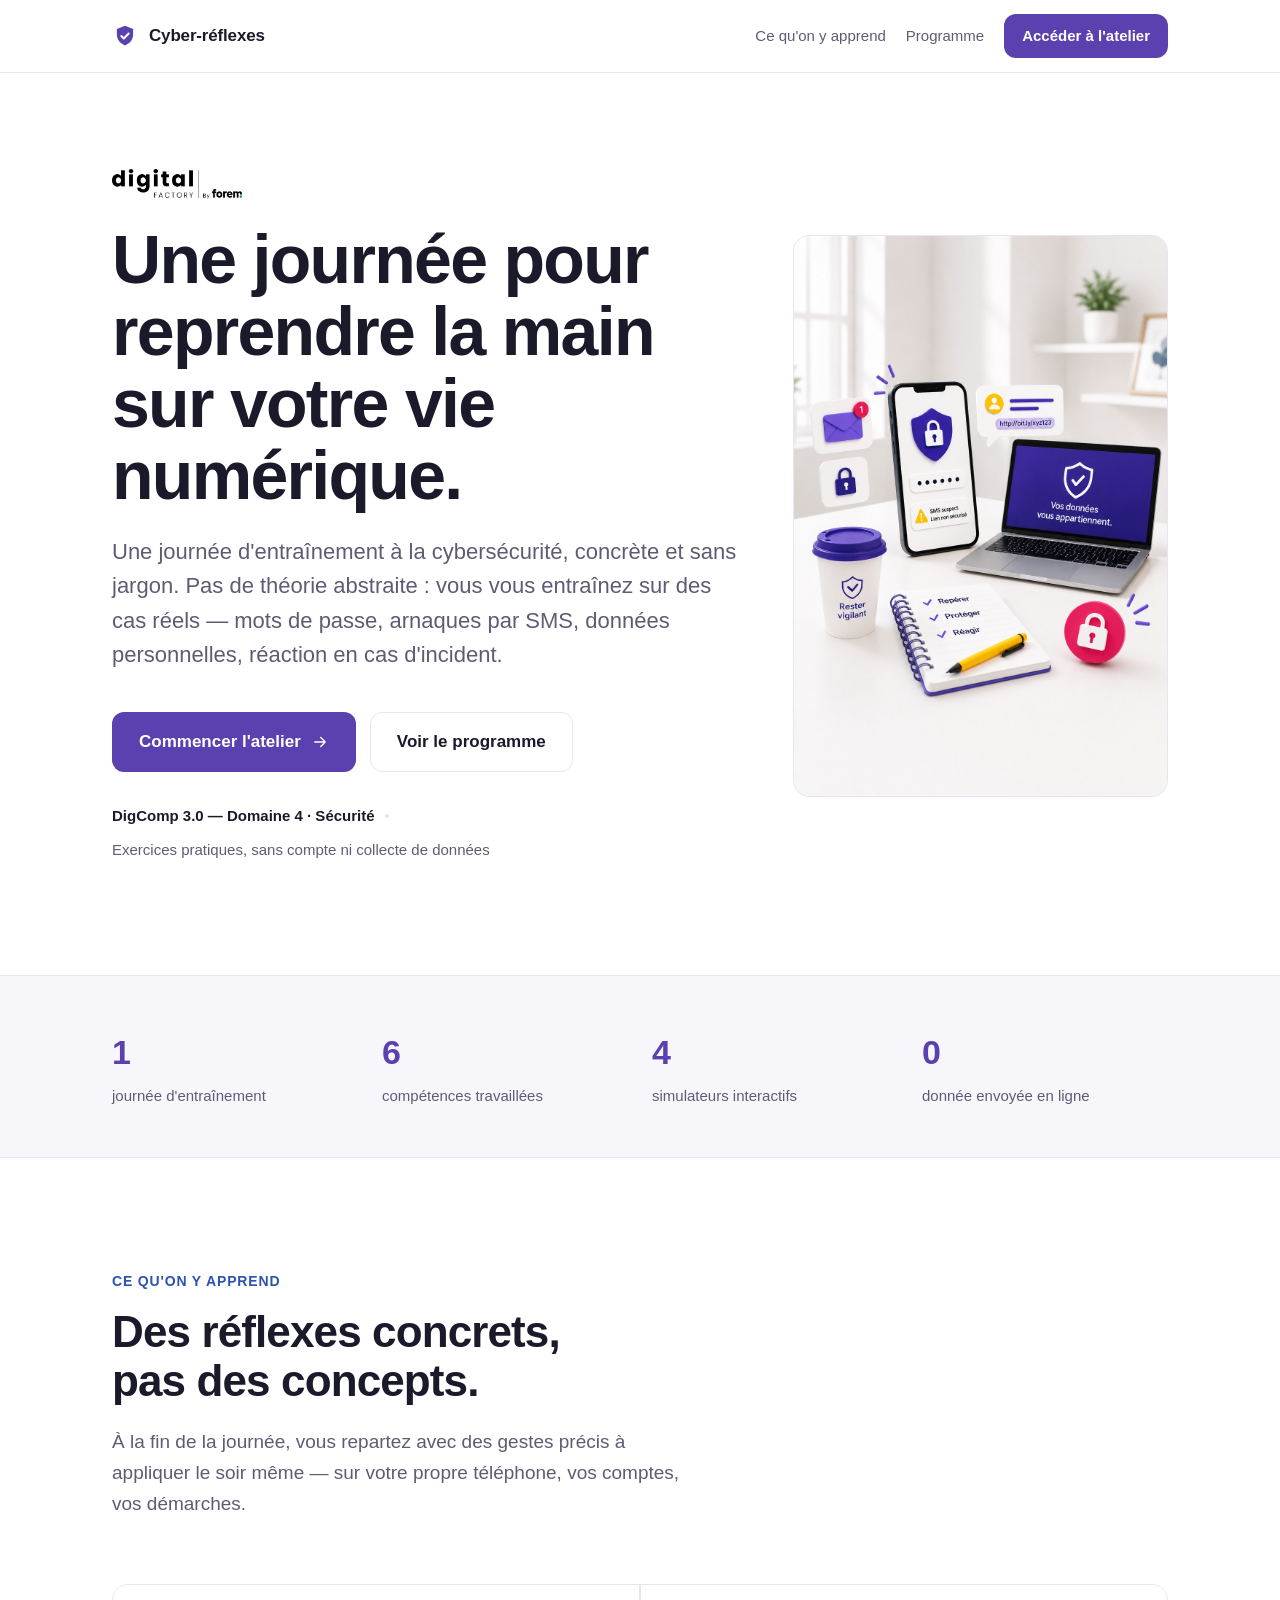
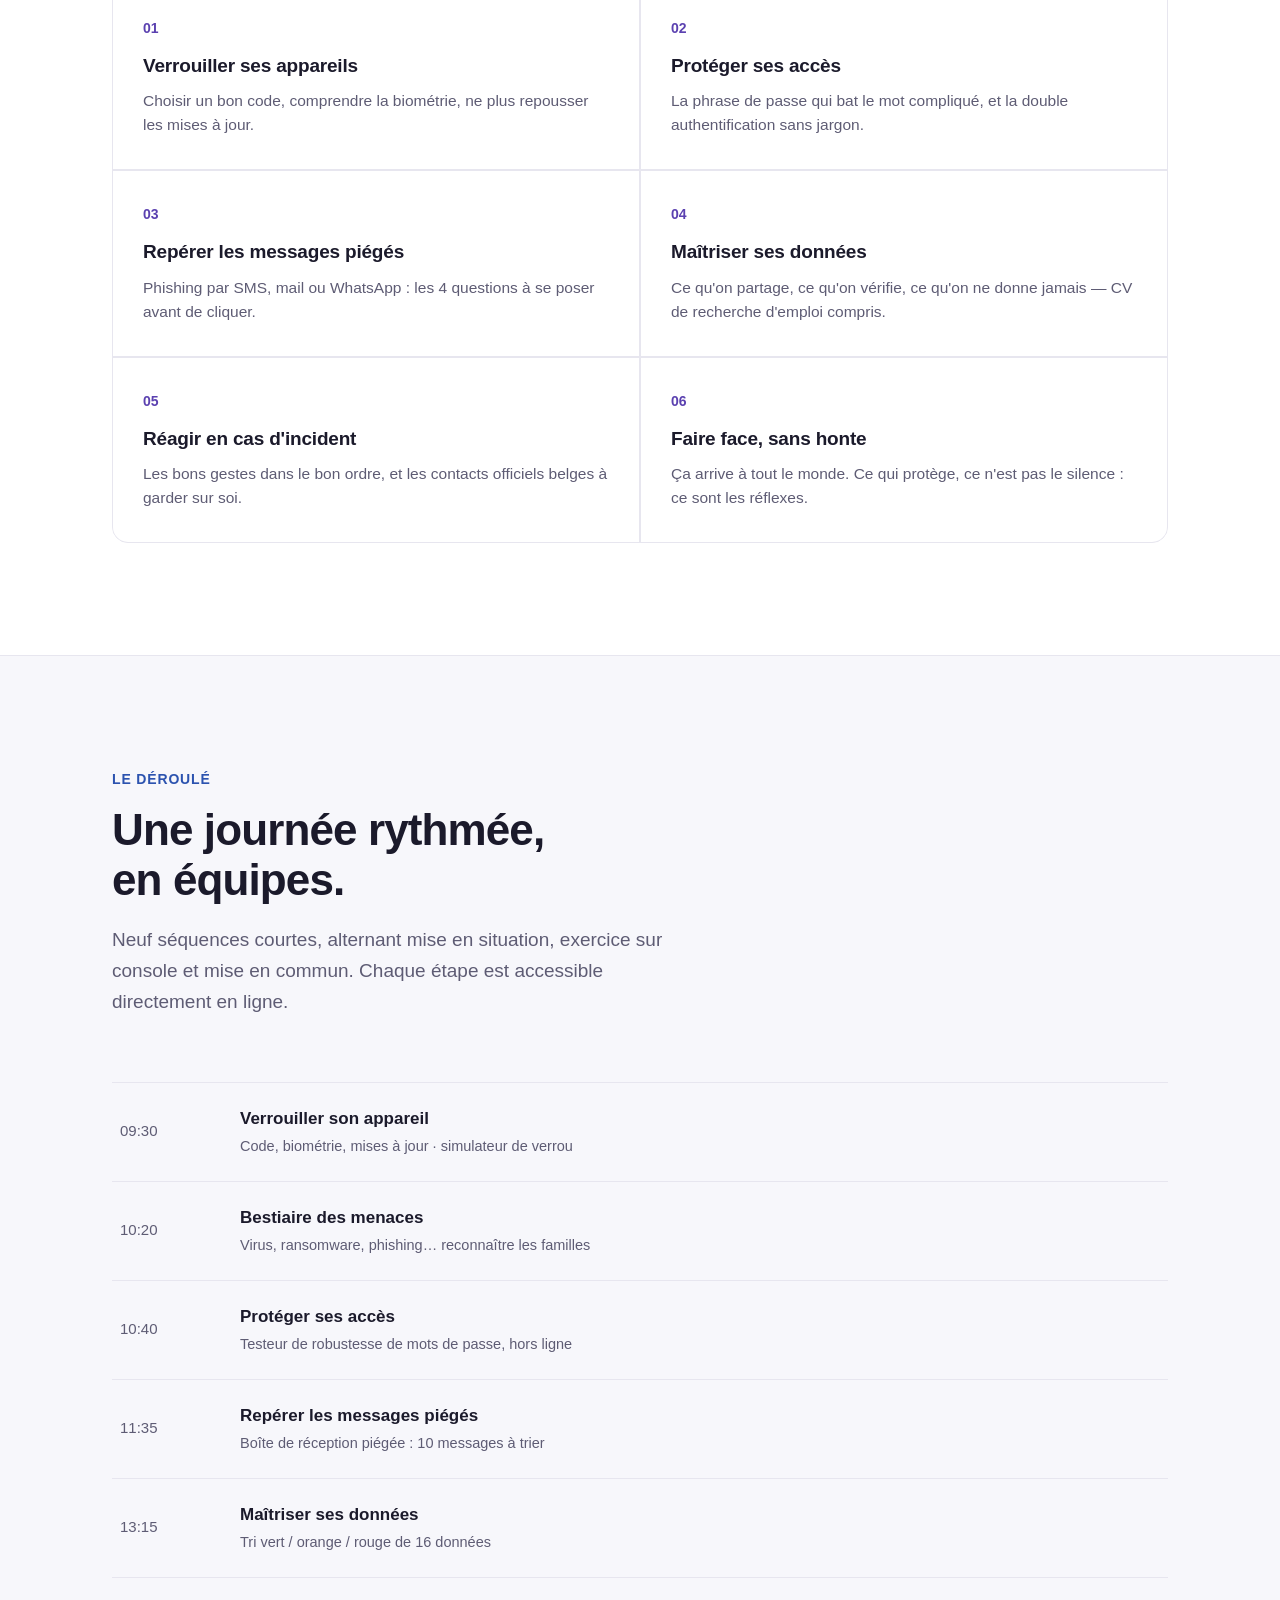
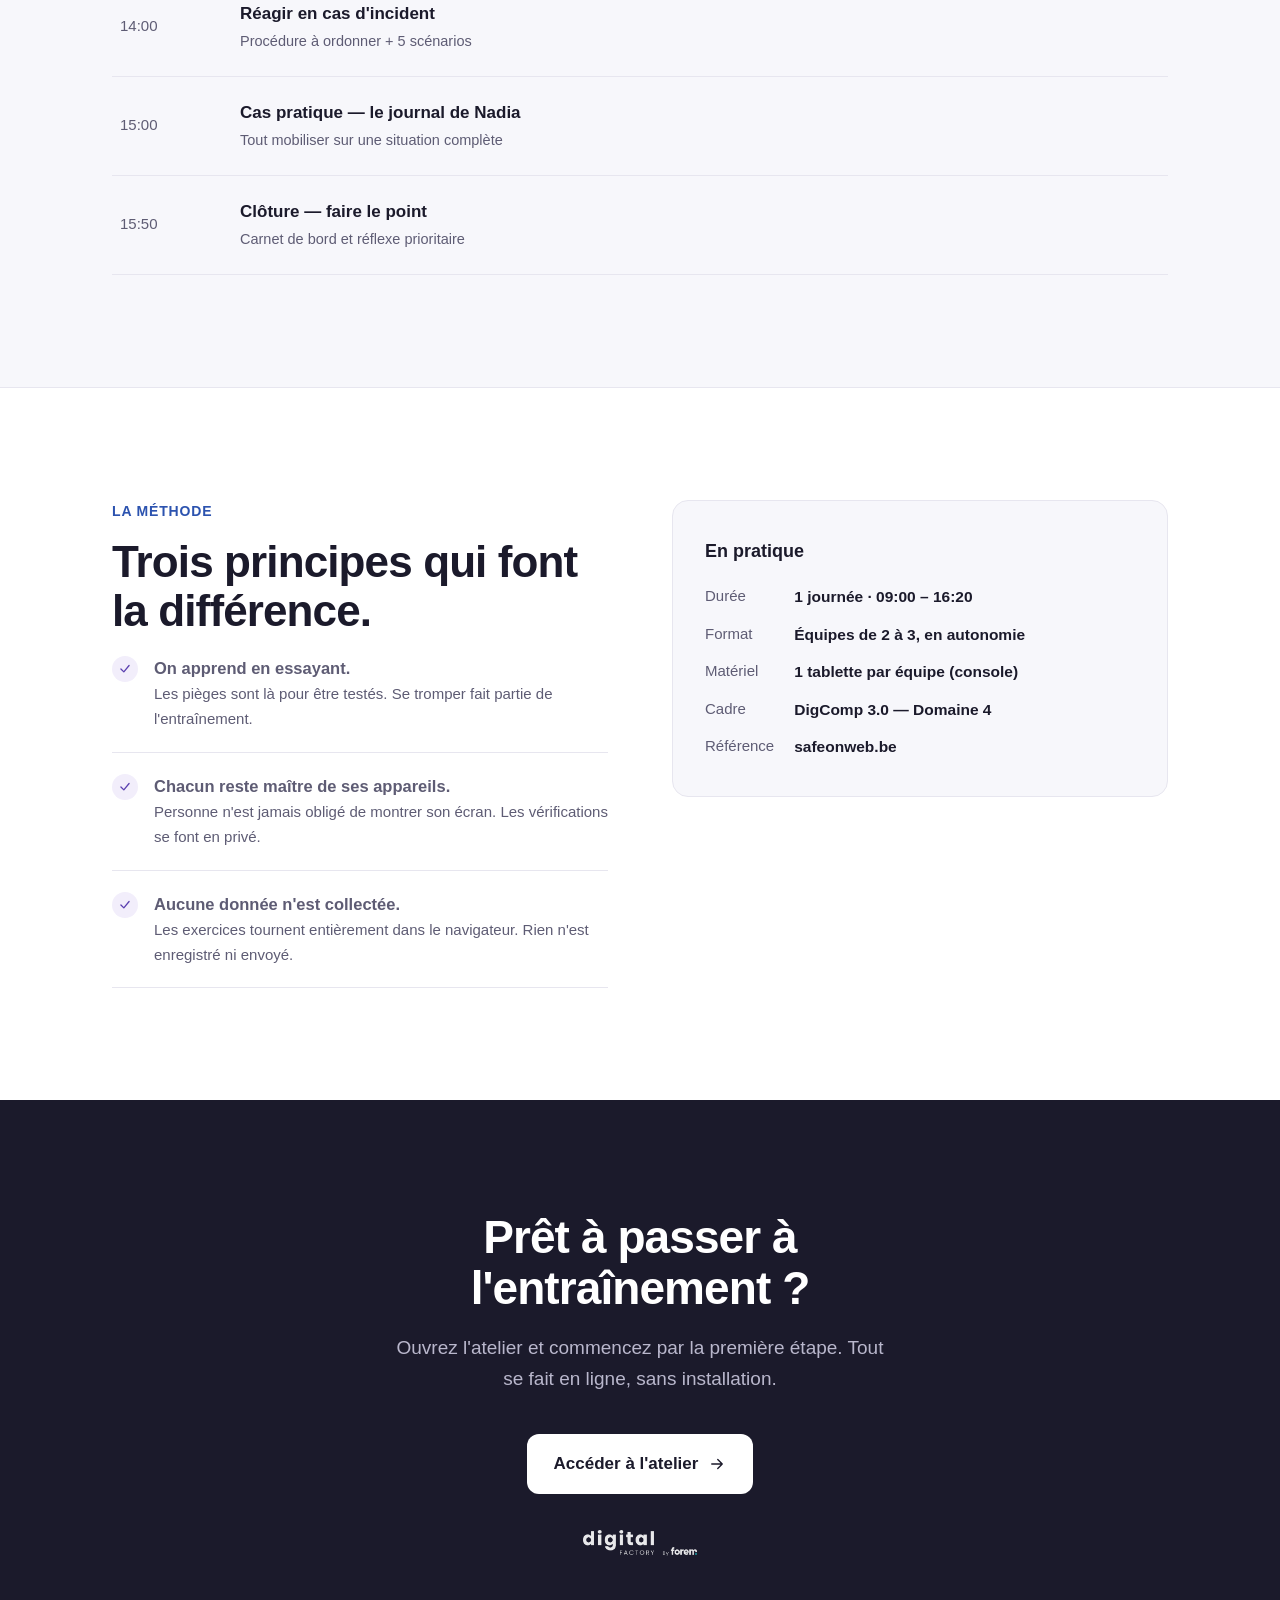
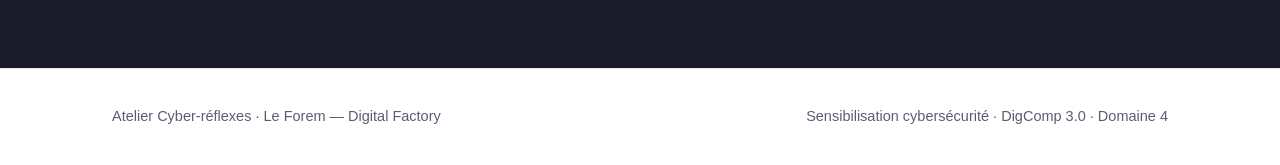
==== index.html @ ca3c5fce "Add Digital Factory logo to the landing Trim and optimise the uploaded logo (dark + white variants, " ====
<!DOCTYPE html>
<html lang="fr">
<head>
<meta charset="UTF-8">
<meta name="viewport" content="width=device-width, initial-scale=1.0">
<title>Atelier Cyber-réflexes — Une journée pour protéger sa vie numérique</title>
<meta name="description" content="Atelier Cyber-réflexes — une journée d'entraînement à la cybersécurité : mots de passe, phishing, données personnelles, réflexes en cas d'incident.">
<style>
:root{
  --ink:#1B1A2B;
  --muted:#5E5C74;
  --line:#E7E6EF;
  --paper:#FFFFFF;
  --wash:#F7F7FB;
  --mauve:#5B41B0;
  --mauve-2:#7C5CD6;
  --blue:#2C53AF;
  --mauve-tint:#F2EEFB;
  --blue-tint:#EAF0FB;
  --space-section:112px;
  --space-group:64px;
  --r-md:12px;
  --r-lg:16px;
  --r-full:999px;
}
*{box-sizing:border-box; -webkit-tap-highlight-color:transparent}
html{scroll-behavior:smooth}
body{
  margin:0; background:var(--paper); color:var(--ink);
  font:17px/1.65 -apple-system,BlinkMacSystemFont,"Segoe UI",Roboto,"Helvetica Neue",Arial,sans-serif;
  -webkit-font-smoothing:antialiased;
}
.wrap{max-width:1120px; margin:0 auto; padding:0 32px}
a{color:var(--blue); text-decoration:none}

/* ---------- Nav ---------- */
.nav{border-bottom:1px solid var(--line)}
.nav .wrap{display:flex; align-items:center; gap:20px; height:72px}
.brand{display:flex; align-items:center; gap:11px; font-weight:700; color:var(--ink); font-size:17px; letter-spacing:-.01em; white-space:nowrap}
.brand svg{display:block}
.nav .spacer{flex:1}
.nav .lien{color:var(--muted); font-weight:500; font-size:15px}
.nav .lien:hover{color:var(--ink)}
.nav .cta{
  background:var(--mauve); color:#fff; font-weight:600; font-size:15px;
  padding:10px 18px; border-radius:var(--r-md);
}
.nav .cta:hover{background:#4B349A}
@media (max-width:680px){
  .nav .lien{display:none}
  .nav .wrap{height:64px; gap:12px}
  .nav .cta{padding:9px 15px; font-size:14px}
}

/* ---------- Boutons ---------- */
.btn{
  display:inline-flex; align-items:center; gap:10px; cursor:pointer;
  font-weight:600; font-size:17px; padding:15px 26px; border-radius:var(--r-md);
  border:1.5px solid transparent; transition:background .18s, border-color .18s, color .18s;
}
.btn-primary{background:var(--mauve); color:#fff}
.btn-primary:hover{background:#4B349A}
.btn-ghost{background:transparent; color:var(--ink); border-color:var(--line)}
.btn-ghost:hover{border-color:var(--muted)}
.btn svg{flex:none}

/* ---------- Hero ---------- */
.hero{padding:96px 0 var(--space-section)}
.hero .wrap{display:grid; grid-template-columns:1.25fr .75fr; gap:56px; align-items:center}
.hero-copy{min-width:0}
@media (max-width:900px){
  .hero .wrap{grid-template-columns:1fr; gap:44px}
  .hero{padding:72px 0 var(--space-section)}
}
/* Emplacement image réservé */
.hero-media{position:relative; margin:0; aspect-ratio:2/3; border-radius:var(--r-lg); overflow:hidden; background:var(--wash); border:1px solid var(--line)}
.hero-media .ph{position:absolute; inset:0; display:flex; flex-direction:column; align-items:center; justify-content:center; gap:10px; text-align:center; padding:24px; color:var(--muted)}
.hero-media .ph svg{color:#B7B4CC}
.hero-media .ph b{font-size:15px; font-weight:600; color:#8B889F}
.hero-media .ph small{font-size:13px; color:#A6A3B8}
.hero-media img{position:absolute; inset:0; width:100%; height:100%; object-fit:cover; display:block}
.eyebrow{
  display:inline-block; font-size:13px; font-weight:700; letter-spacing:.08em; text-transform:uppercase;
  color:var(--mauve); background:var(--mauve-tint); padding:7px 14px; border-radius:var(--r-full); margin-bottom:28px;
}
.hero h1{
  font-size:clamp(38px,6vw,68px); line-height:1.06; letter-spacing:-.025em; font-weight:800;
  margin:0 0 24px; max-width:15ch;
}
.hero .lead{
  font-size:clamp(18px,2.2vw,22px); line-height:1.55; color:var(--muted);
  max-width:52ch; margin:0 0 40px;
}
.hero-actions{display:flex; gap:14px; flex-wrap:wrap; align-items:center}
.hero .trust{margin-top:32px; color:var(--muted); font-size:15px; display:flex; gap:10px; align-items:center; flex-wrap:wrap}
.hero .trust b{color:var(--ink); font-weight:600}
.dot{width:4px; height:4px; border-radius:50%; background:var(--line)}
.df-logo{height:30px; width:auto; display:block; margin-bottom:24px}
.final .df-logo-blanc{height:26px; width:auto; display:block; margin:36px auto 0; opacity:.9}

/* ---------- Bande chiffres ---------- */
.stats{border-top:1px solid var(--line); border-bottom:1px solid var(--line); background:var(--wash)}
.stats .wrap{display:grid; grid-template-columns:repeat(4,1fr); gap:24px; padding:48px 32px}
.stat .n{font-size:34px; font-weight:800; letter-spacing:-.02em; color:var(--mauve)}
.stat .l{color:var(--muted); font-size:15px; margin-top:4px}
@media (max-width:680px){ .stats .wrap{grid-template-columns:repeat(2,1fr); gap:32px 24px} }

/* ---------- Sections ---------- */
section.bloc{padding:var(--space-section) 0}
.kicker{font-size:14px; font-weight:700; letter-spacing:.06em; text-transform:uppercase; color:var(--blue); margin:0 0 14px}
.bloc h2{font-size:clamp(28px,3.6vw,44px); line-height:1.12; letter-spacing:-.02em; font-weight:800; margin:0 0 20px; max-width:20ch}
.bloc .intro{font-size:19px; color:var(--muted); max-width:56ch; margin:0}

/* Acquis : liste aérée, non uniforme */
.acquis{margin-top:var(--space-group); display:grid; grid-template-columns:1fr 1fr; gap:2px; background:var(--line); border:1px solid var(--line); border-radius:var(--r-lg); overflow:hidden}
.acquis .item{background:var(--paper); padding:32px 30px}
.acquis .item .num{font-size:14px; font-weight:700; color:var(--mauve); font-variant-numeric:tabular-nums}
.acquis .item h3{font-size:19px; font-weight:700; margin:10px 0 8px; letter-spacing:-.01em}
.acquis .item p{margin:0; color:var(--muted); font-size:15.5px; line-height:1.55}
@media (max-width:680px){ .acquis{grid-template-columns:1fr} }

/* Programme */
.prog{margin-top:var(--space-group); border-top:1px solid var(--line)}
.prog a, .prog .row{
  display:grid; grid-template-columns:96px 1fr auto; gap:24px; align-items:center;
  padding:22px 8px; border-bottom:1px solid var(--line); color:var(--ink);
}
.prog a:hover{background:var(--wash)}
.prog .h{font-variant-numeric:tabular-nums; color:var(--muted); font-size:15px; font-weight:500}
.prog .t{font-weight:600; font-size:17px}
.prog .t small{display:block; color:var(--muted); font-weight:400; font-size:14.5px; margin-top:2px}
.prog .go{color:var(--mauve); font-size:14px; font-weight:600; opacity:0; transition:opacity .18s}
.prog a:hover .go{opacity:1}
.prog .row{color:var(--muted)}
@media (max-width:680px){
  .prog a, .prog .row{grid-template-columns:70px 1fr; gap:14px}
  .prog .go{display:none}
}

/* Public / bloc deux colonnes */
.split{display:grid; grid-template-columns:1fr 1fr; gap:var(--space-group); align-items:start}
@media (max-width:820px){ .split{grid-template-columns:1fr; gap:48px} }
.piliers{list-style:none; margin:0; padding:0}
.piliers li{padding:20px 0; border-bottom:1px solid var(--line); display:flex; gap:16px}
.piliers li:first-child{padding-top:0}
.piliers .chk{flex:none; width:26px; height:26px; border-radius:var(--r-full); background:var(--mauve-tint); color:var(--mauve); display:flex; align-items:center; justify-content:center; margin-top:1px}
.piliers b{display:block; font-size:16.5px}
.piliers span{color:var(--muted); font-size:15px}
.aside{background:var(--wash); border:1px solid var(--line); border-radius:var(--r-lg); padding:36px 32px}
.aside h3{margin:0 0 18px; font-size:18px}
.aside dl{margin:0; display:grid; grid-template-columns:auto 1fr; gap:12px 20px}
.aside dt{color:var(--muted); font-size:15px}
.aside dd{margin:0; font-weight:600; font-size:15.5px}

/* CTA final */
.final{background:var(--ink); color:#fff}
.final .wrap{padding:var(--space-section) 32px; text-align:center}
.final h2{font-size:clamp(28px,4vw,46px); line-height:1.1; letter-spacing:-.02em; font-weight:800; margin:0 auto 18px; max-width:18ch}
.final p{color:#B9B7CC; font-size:19px; max-width:48ch; margin:0 auto 40px}
.final .btn-primary{background:#fff; color:var(--ink)}
.final .btn-primary:hover{background:#EDECF5}

/* Footer */
footer.site{border-top:1px solid var(--line); color:var(--muted); font-size:14.5px}
footer.site .wrap{display:flex; justify-content:space-between; gap:16px; flex-wrap:wrap; padding:36px 32px}

@media (max-width:680px){
  .wrap{padding:0 22px}
  .hero{padding:64px 0 80px}
  section.bloc{padding:80px 0}
  :root{--space-section:80px; --space-group:44px}
}
</style>
</head>
<body>

<nav class="nav">
  <div class="wrap">
    <a class="brand" href="index.html" aria-label="Atelier Cyber-réflexes">
      <svg width="26" height="26" viewBox="0 0 24 24" fill="none" aria-hidden="true">
        <path d="M12 2.5 4.5 5.5v5.2c0 4.6 3.1 8.4 7.5 10 4.4-1.6 7.5-5.4 7.5-10V5.5L12 2.5Z" fill="#5B41B0"/>
        <path d="m8.6 12 2.3 2.3 4.5-4.6" stroke="#fff" stroke-width="1.8" stroke-linecap="round" stroke-linejoin="round"/>
      </svg>
      Cyber-réflexes
    </a>
    <span class="spacer"></span>
    <a class="lien" href="#acquis">Ce qu'on y apprend</a>
    <a class="lien" href="#programme">Programme</a>
    <a class="cta" href="programme.html">Accéder à l'atelier</a>
  </div>
</nav>

<header class="hero">
  <div class="wrap">
    <div class="hero-copy">
    <img class="df-logo" src="assets/logo-digital-factory.png" alt="Digital Factory — Le Forem"
      onerror="this.style.display='none';document.getElementById('eyebrowTxt').style.display='inline-block'">
    <span class="eyebrow" id="eyebrowTxt" style="display:none">Le Forem · Digital Factory</span>
    <h1>Une journée pour reprendre la main sur votre vie numérique.</h1>
    <p class="lead">Une journée d'entraînement à la cybersécurité, concrète et sans jargon.
      Pas de théorie abstraite : vous vous entraînez sur des cas réels — mots de passe, arnaques par SMS,
      données personnelles, réaction en cas d'incident.</p>
    <div class="hero-actions">
      <a class="btn btn-primary" href="programme.html">
        Commencer l'atelier
        <svg width="18" height="18" viewBox="0 0 24 24" fill="none" aria-hidden="true"><path d="M5 12h14m-6-6 6 6-6 6" stroke="currentColor" stroke-width="1.8" stroke-linecap="round" stroke-linejoin="round"/></svg>
      </a>
      <a class="btn btn-ghost" href="#programme">Voir le programme</a>
    </div>
    <div class="trust">
      <b>DigComp 3.0 — Domaine 4 · Sécurité</b>
      <span class="dot"></span>
      <span>Exercices pratiques, sans compte ni collecte de données</span>
    </div>
    </div>

    <figure class="hero-media">
      <div class="ph">
        <svg width="40" height="40" viewBox="0 0 24 24" fill="none" aria-hidden="true">
          <rect x="3" y="4" width="18" height="16" rx="2" stroke="currentColor" stroke-width="1.5"/>
          <circle cx="8.5" cy="9.5" r="1.6" stroke="currentColor" stroke-width="1.5"/>
          <path d="m4 17 4.5-4.5 3.5 3.5 3-3L20 16.5" stroke="currentColor" stroke-width="1.5" stroke-linecap="round" stroke-linejoin="round"/>
        </svg>
        <b>Visuel à venir</b>
        <small>Déposez une image dans <code>assets/hero.jpg</code></small>
      </div>
      <img src="assets/hero.jpg" alt="Illustration : smartphone et ordinateur affichant un bouclier de sécurité, SMS suspect, et un carnet « Repérer · Protéger · Réagir »" loading="eager" onerror="this.remove()">
    </figure>
  </div>
</header>

<div class="stats">
  <div class="wrap">
    <div class="stat"><div class="n">1</div><div class="l">journée d'entraînement</div></div>
    <div class="stat"><div class="n">6</div><div class="l">compétences travaillées</div></div>
    <div class="stat"><div class="n">4</div><div class="l">simulateurs interactifs</div></div>
    <div class="stat"><div class="n">0</div><div class="l">donnée envoyée en ligne</div></div>
  </div>
</div>

<section class="bloc" id="acquis">
  <div class="wrap">
    <p class="kicker">Ce qu'on y apprend</p>
    <h2>Des réflexes concrets, pas des concepts.</h2>
    <p class="intro">À la fin de la journée, vous repartez avec des gestes précis
      à appliquer le soir même — sur votre propre téléphone, vos comptes, vos démarches.</p>

    <div class="acquis">
      <div class="item">
        <div class="num">01</div>
        <h3>Verrouiller ses appareils</h3>
        <p>Choisir un bon code, comprendre la biométrie, ne plus repousser les mises à jour.</p>
      </div>
      <div class="item">
        <div class="num">02</div>
        <h3>Protéger ses accès</h3>
        <p>La phrase de passe qui bat le mot compliqué, et la double authentification sans jargon.</p>
      </div>
      <div class="item">
        <div class="num">03</div>
        <h3>Repérer les messages piégés</h3>
        <p>Phishing par SMS, mail ou WhatsApp : les 4 questions à se poser avant de cliquer.</p>
      </div>
      <div class="item">
        <div class="num">04</div>
        <h3>Maîtriser ses données</h3>
        <p>Ce qu'on partage, ce qu'on vérifie, ce qu'on ne donne jamais — CV de recherche d'emploi compris.</p>
      </div>
      <div class="item">
        <div class="num">05</div>
        <h3>Réagir en cas d'incident</h3>
        <p>Les bons gestes dans le bon ordre, et les contacts officiels belges à garder sur soi.</p>
      </div>
      <div class="item">
        <div class="num">06</div>
        <h3>Faire face, sans honte</h3>
        <p>Ça arrive à tout le monde. Ce qui protège, ce n'est pas le silence : ce sont les réflexes.</p>
      </div>
    </div>
  </div>
</section>

<section class="bloc" id="programme" style="background:var(--wash); border-top:1px solid var(--line); border-bottom:1px solid var(--line)">
  <div class="wrap">
    <p class="kicker">Le déroulé</p>
    <h2>Une journée rythmée, en équipes.</h2>
    <p class="intro">Neuf séquences courtes, alternant mise en situation, exercice sur console
      et mise en commun. Chaque étape est accessible directement en ligne.</p>

    <div class="prog">
      <a href="etape1.html">
        <span class="h">09:30</span>
        <span class="t">Verrouiller son appareil<small>Code, biométrie, mises à jour · simulateur de verrou</small></span>
        <span class="go">Ouvrir →</span>
      </a>
      <a href="bestiaire.html">
        <span class="h">10:20</span>
        <span class="t">Bestiaire des menaces<small>Virus, ransomware, phishing… reconnaître les familles</small></span>
        <span class="go">Ouvrir →</span>
      </a>
      <a href="etape2.html">
        <span class="h">10:40</span>
        <span class="t">Protéger ses accès<small>Testeur de robustesse de mots de passe, hors ligne</small></span>
        <span class="go">Ouvrir →</span>
      </a>
      <a href="etape3.html">
        <span class="h">11:35</span>
        <span class="t">Repérer les messages piégés<small>Boîte de réception piégée : 10 messages à trier</small></span>
        <span class="go">Ouvrir →</span>
      </a>
      <a href="etape4.html">
        <span class="h">13:15</span>
        <span class="t">Maîtriser ses données<small>Tri vert / orange / rouge de 16 données</small></span>
        <span class="go">Ouvrir →</span>
      </a>
      <a href="etape5.html">
        <span class="h">14:00</span>
        <span class="t">Réagir en cas d'incident<small>Procédure à ordonner + 5 scénarios</small></span>
        <span class="go">Ouvrir →</span>
      </a>
      <a href="nadia.html">
        <span class="h">15:00</span>
        <span class="t">Cas pratique — le journal de Nadia<small>Tout mobiliser sur une situation complète</small></span>
        <span class="go">Ouvrir →</span>
      </a>
      <a href="cloture.html">
        <span class="h">15:50</span>
        <span class="t">Clôture — faire le point<small>Carnet de bord et réflexe prioritaire</small></span>
        <span class="go">Ouvrir →</span>
      </a>
    </div>
  </div>
</section>

<section class="bloc">
  <div class="wrap split">
    <div>
      <p class="kicker">La méthode</p>
      <h2>Trois principes qui font la différence.</h2>
      <ul class="piliers">
        <li>
          <span class="chk"><svg width="14" height="14" viewBox="0 0 24 24" fill="none" aria-hidden="true"><path d="m5 12 5 5 9-11" stroke="currentColor" stroke-width="2.2" stroke-linecap="round" stroke-linejoin="round"/></svg></span>
          <span><b>On apprend en essayant.</b><span>Les pièges sont là pour être testés. Se tromper fait partie de l'entraînement.</span></span>
        </li>
        <li>
          <span class="chk"><svg width="14" height="14" viewBox="0 0 24 24" fill="none" aria-hidden="true"><path d="m5 12 5 5 9-11" stroke="currentColor" stroke-width="2.2" stroke-linecap="round" stroke-linejoin="round"/></svg></span>
          <span><b>Chacun reste maître de ses appareils.</b><span>Personne n'est jamais obligé de montrer son écran. Les vérifications se font en privé.</span></span>
        </li>
        <li>
          <span class="chk"><svg width="14" height="14" viewBox="0 0 24 24" fill="none" aria-hidden="true"><path d="m5 12 5 5 9-11" stroke="currentColor" stroke-width="2.2" stroke-linecap="round" stroke-linejoin="round"/></svg></span>
          <span><b>Aucune donnée n'est collectée.</b><span>Les exercices tournent entièrement dans le navigateur. Rien n'est enregistré ni envoyé.</span></span>
        </li>
      </ul>
    </div>
    <aside class="aside">
      <h3>En pratique</h3>
      <dl>
        <dt>Durée</dt><dd>1 journée · 09:00 – 16:20</dd>
        <dt>Format</dt><dd>Équipes de 2 à 3, en autonomie</dd>
        <dt>Matériel</dt><dd>1 tablette par équipe (console)</dd>
        <dt>Cadre</dt><dd>DigComp 3.0 — Domaine 4</dd>
        <dt>Référence</dt><dd>safeonweb.be</dd>
      </dl>
    </aside>
  </div>
</section>

<section class="final">
  <div class="wrap">
    <h2>Prêt à passer à l'entraînement ?</h2>
    <p>Ouvrez l'atelier et commencez par la première étape. Tout se fait en ligne, sans installation.</p>
    <a class="btn btn-primary" href="programme.html">
      Accéder à l'atelier
      <svg width="18" height="18" viewBox="0 0 24 24" fill="none" aria-hidden="true"><path d="M5 12h14m-6-6 6 6-6 6" stroke="currentColor" stroke-width="1.8" stroke-linecap="round" stroke-linejoin="round"/></svg>
    </a>
    <img class="df-logo-blanc" src="assets/logo-digital-factory-blanc.png" alt="Digital Factory — Le Forem" onerror="this.remove()">
  </div>
</section>

<footer class="site">
  <div class="wrap">
    <span>Atelier Cyber-réflexes · Le Forem — Digital Factory</span>
    <span>Sensibilisation cybersécurité · DigComp 3.0 · Domaine 4</span>
  </div>
</footer>

</body>
</html>
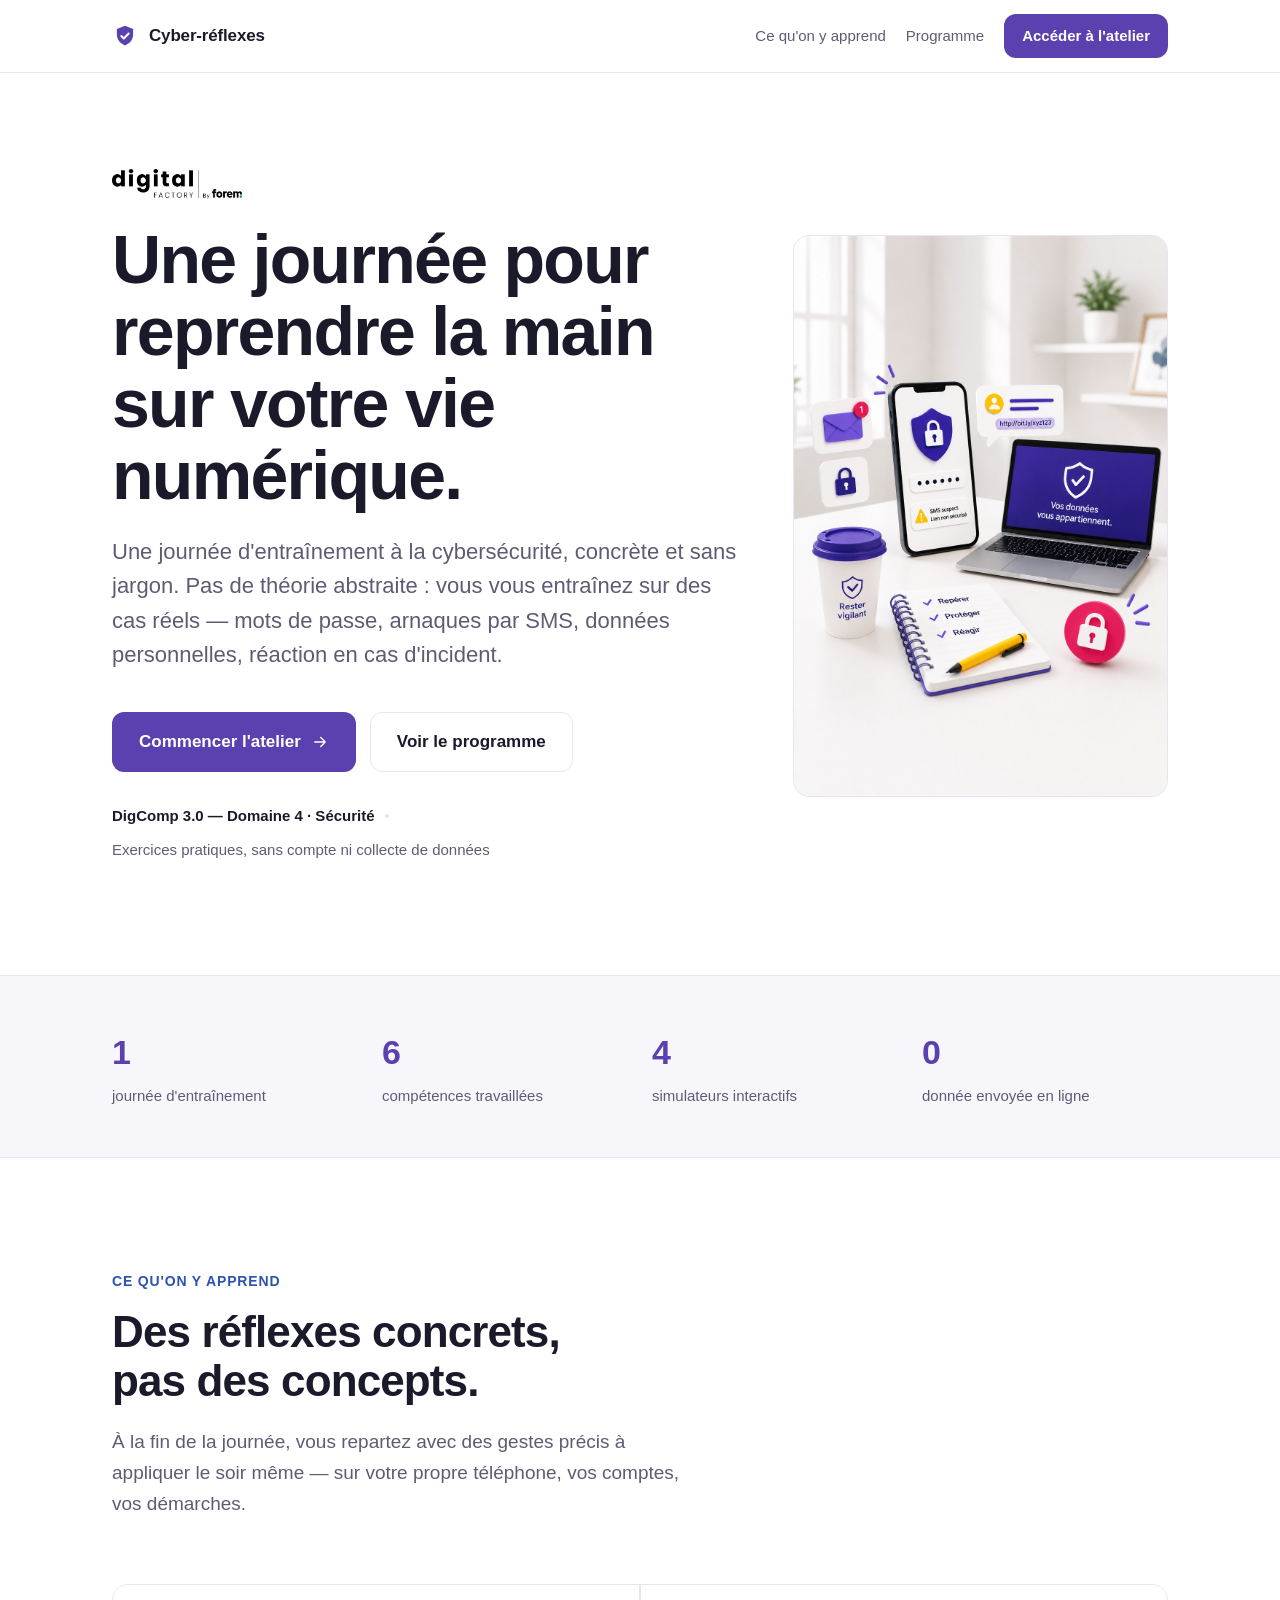
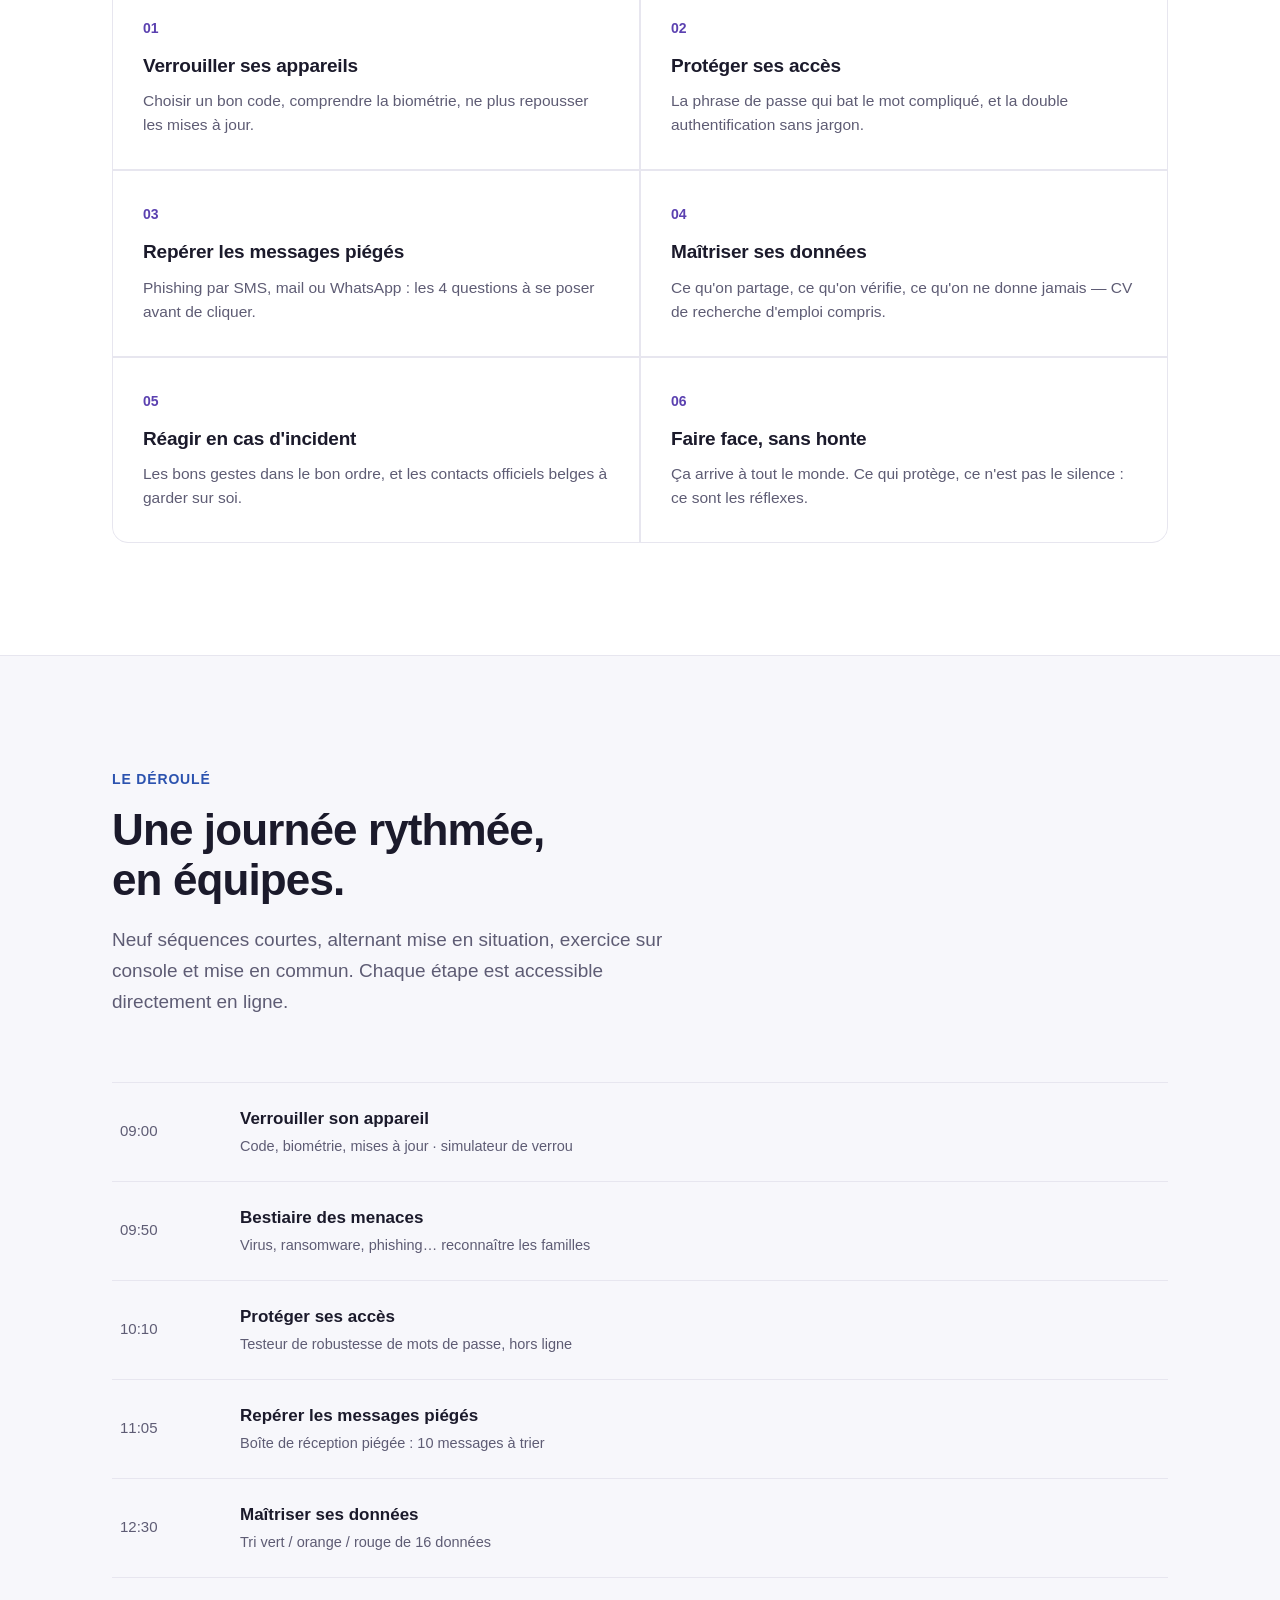
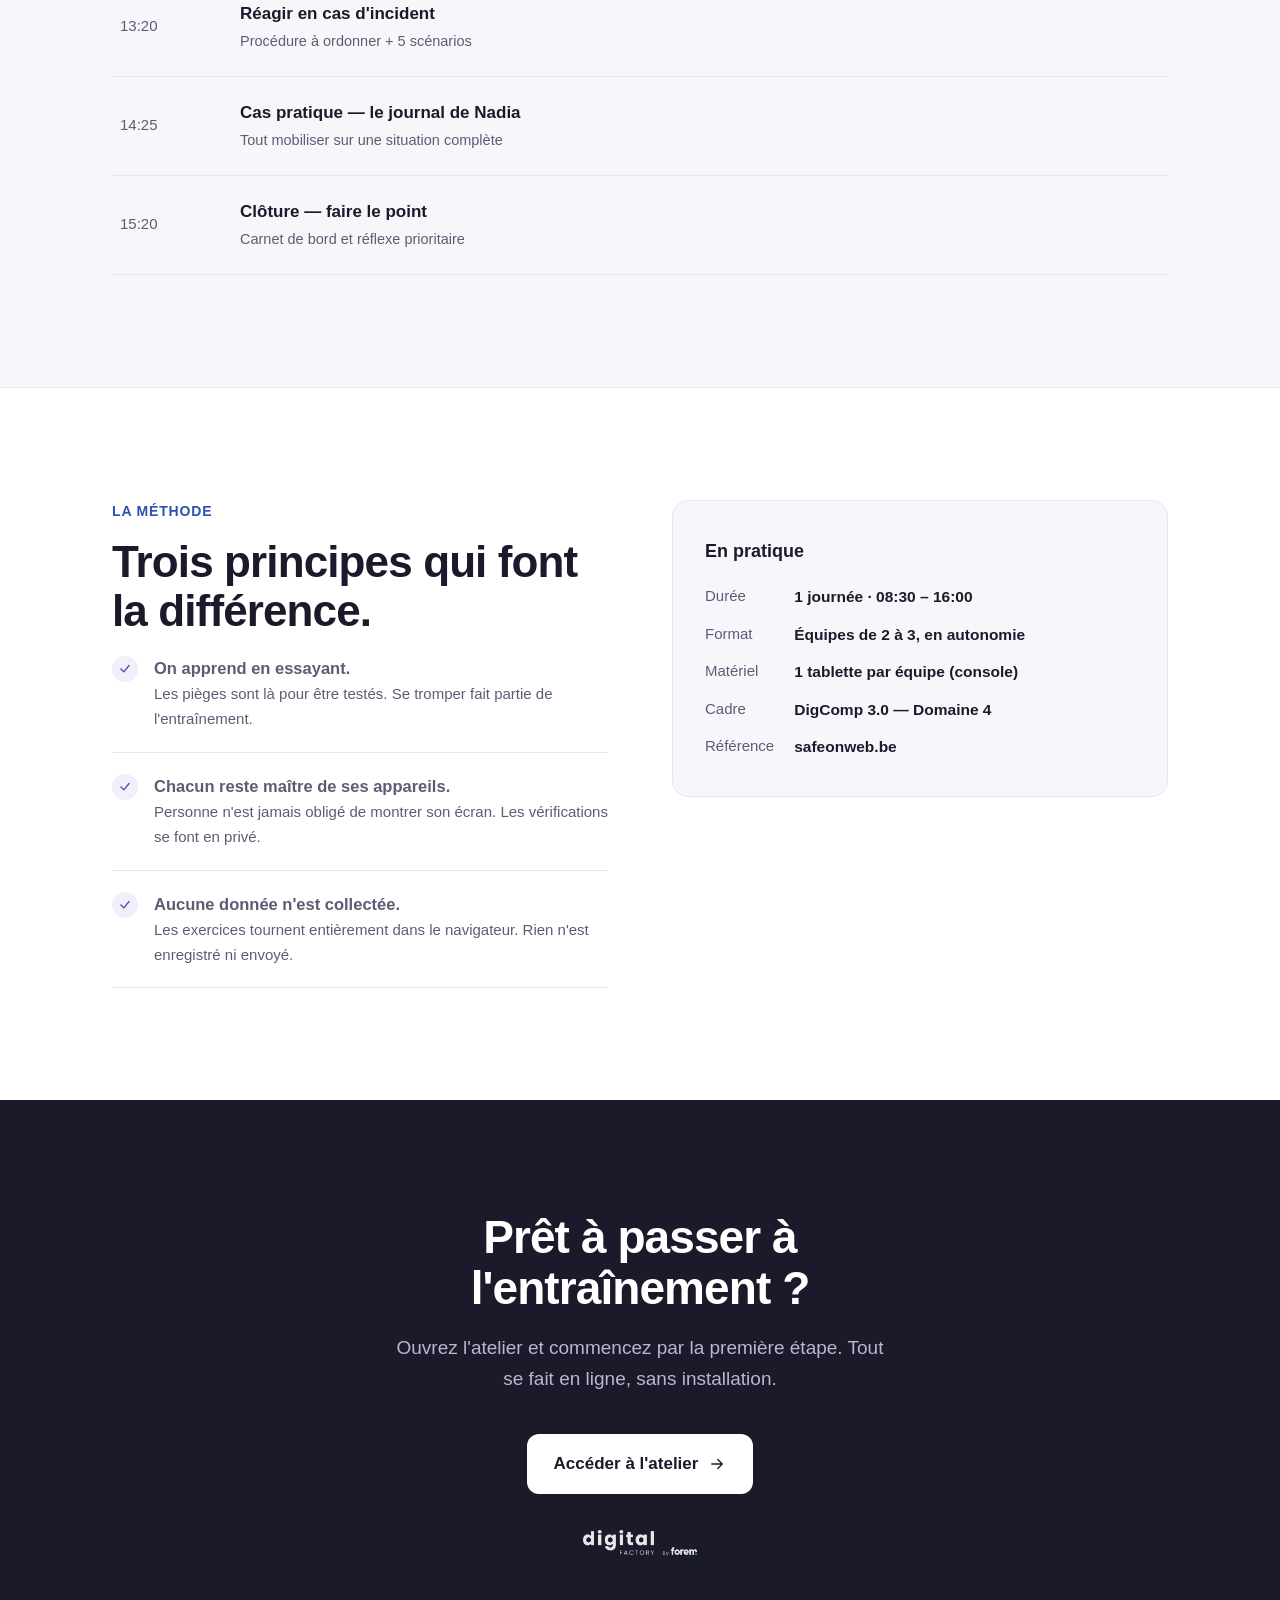
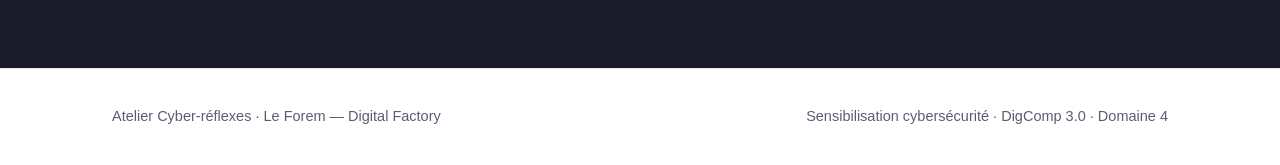
==== commit 02f0a98d: "Reschedule the day to 08:30-16:00 with a 30-min lunch Update every schedule time across the site (pr" ====
--- a/index.html
+++ b/index.html
@@ -289,42 +289,42 @@
 
     <div class="prog">
       <a href="etape1.html">
-        <span class="h">09:30</span>
+        <span class="h">09:00</span>
         <span class="t">Verrouiller son appareil<small>Code, biométrie, mises à jour · simulateur de verrou</small></span>
         <span class="go">Ouvrir →</span>
       </a>
       <a href="bestiaire.html">
-        <span class="h">10:20</span>
+        <span class="h">09:50</span>
         <span class="t">Bestiaire des menaces<small>Virus, ransomware, phishing… reconnaître les familles</small></span>
         <span class="go">Ouvrir →</span>
       </a>
       <a href="etape2.html">
-        <span class="h">10:40</span>
+        <span class="h">10:10</span>
         <span class="t">Protéger ses accès<small>Testeur de robustesse de mots de passe, hors ligne</small></span>
         <span class="go">Ouvrir →</span>
       </a>
       <a href="etape3.html">
-        <span class="h">11:35</span>
+        <span class="h">11:05</span>
         <span class="t">Repérer les messages piégés<small>Boîte de réception piégée : 10 messages à trier</small></span>
         <span class="go">Ouvrir →</span>
       </a>
       <a href="etape4.html">
-        <span class="h">13:15</span>
+        <span class="h">12:30</span>
         <span class="t">Maîtriser ses données<small>Tri vert / orange / rouge de 16 données</small></span>
         <span class="go">Ouvrir →</span>
       </a>
       <a href="etape5.html">
-        <span class="h">14:00</span>
+        <span class="h">13:20</span>
         <span class="t">Réagir en cas d'incident<small>Procédure à ordonner + 5 scénarios</small></span>
         <span class="go">Ouvrir →</span>
       </a>
       <a href="nadia.html">
-        <span class="h">15:00</span>
+        <span class="h">14:25</span>
         <span class="t">Cas pratique — le journal de Nadia<small>Tout mobiliser sur une situation complète</small></span>
         <span class="go">Ouvrir →</span>
       </a>
       <a href="cloture.html">
-        <span class="h">15:50</span>
+        <span class="h">15:20</span>
         <span class="t">Clôture — faire le point<small>Carnet de bord et réflexe prioritaire</small></span>
         <span class="go">Ouvrir →</span>
       </a>
@@ -355,7 +355,7 @@
     <aside class="aside">
       <h3>En pratique</h3>
       <dl>
-        <dt>Durée</dt><dd>1 journée · 09:00 – 16:20</dd>
+        <dt>Durée</dt><dd>1 journée · 08:30 – 16:00</dd>
         <dt>Format</dt><dd>Équipes de 2 à 3, en autonomie</dd>
         <dt>Matériel</dt><dd>1 tablette par équipe (console)</dd>
         <dt>Cadre</dt><dd>DigComp 3.0 — Domaine 4</dd>
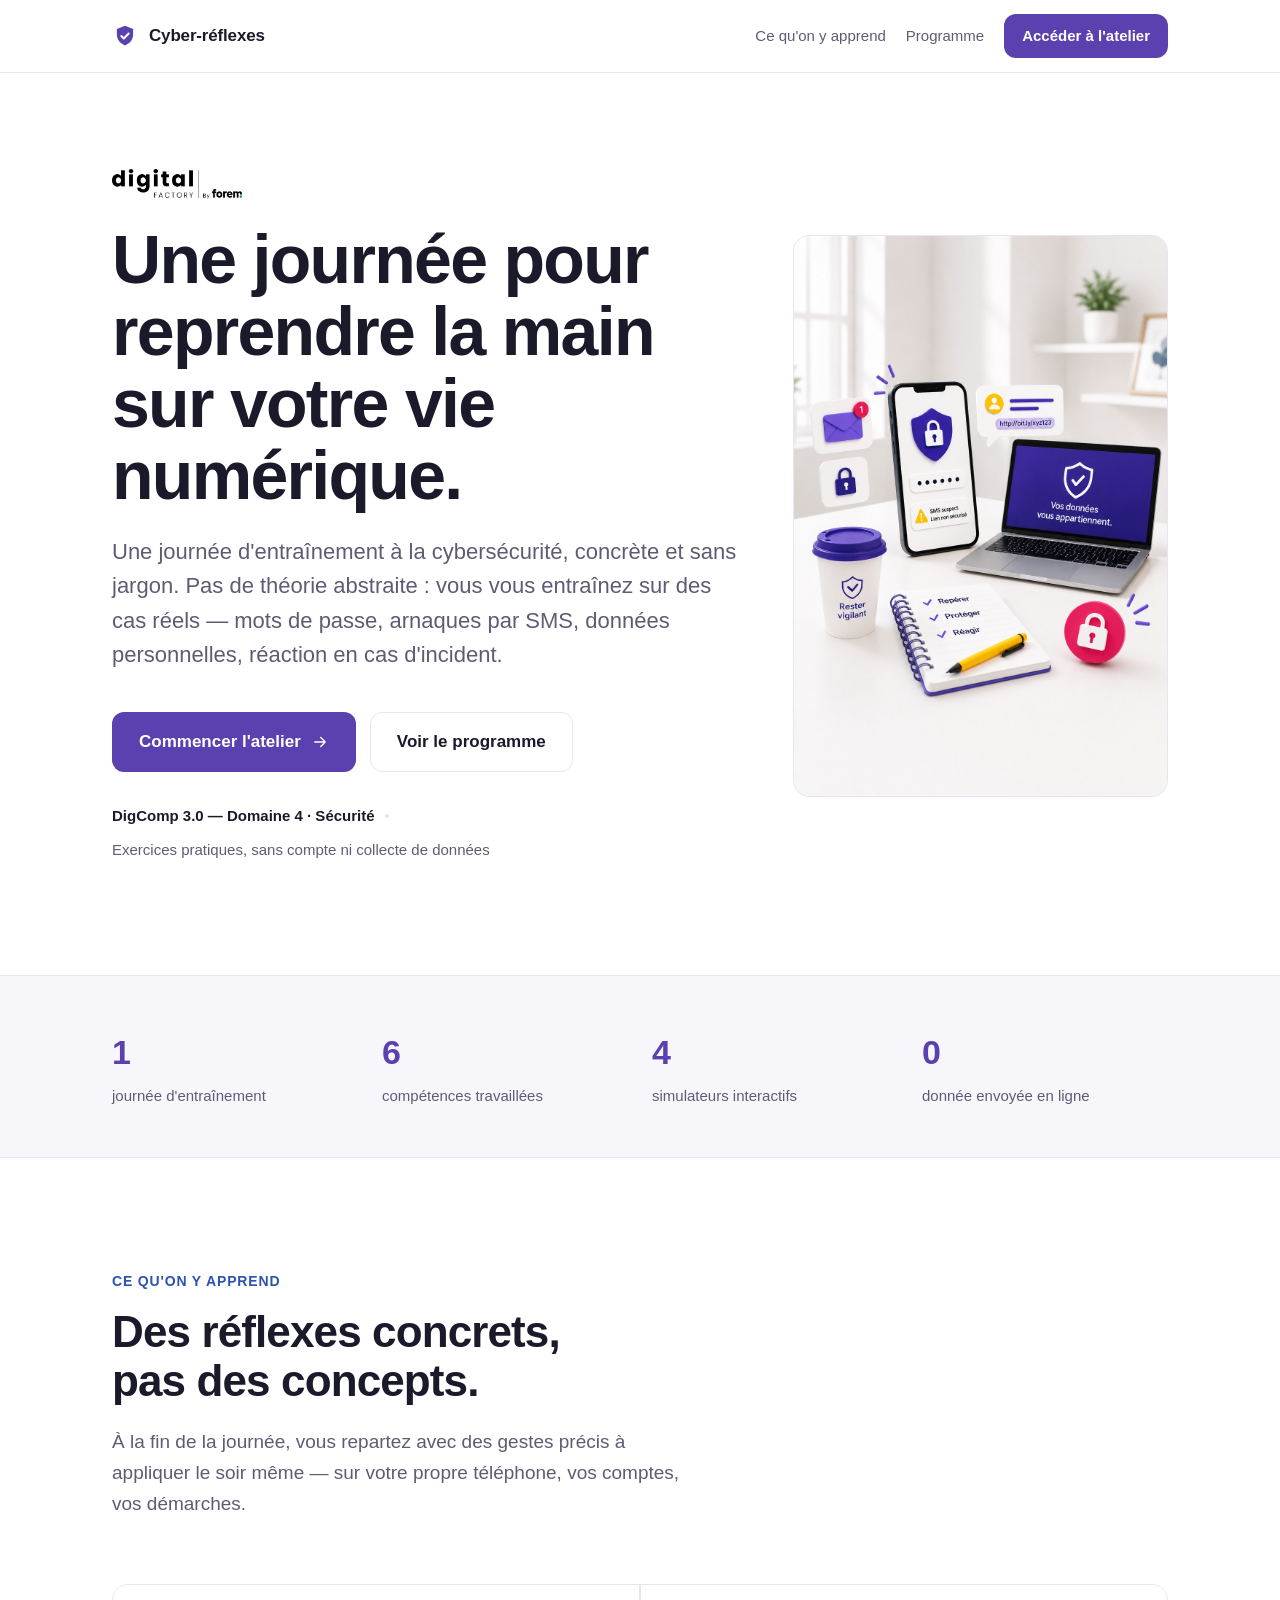
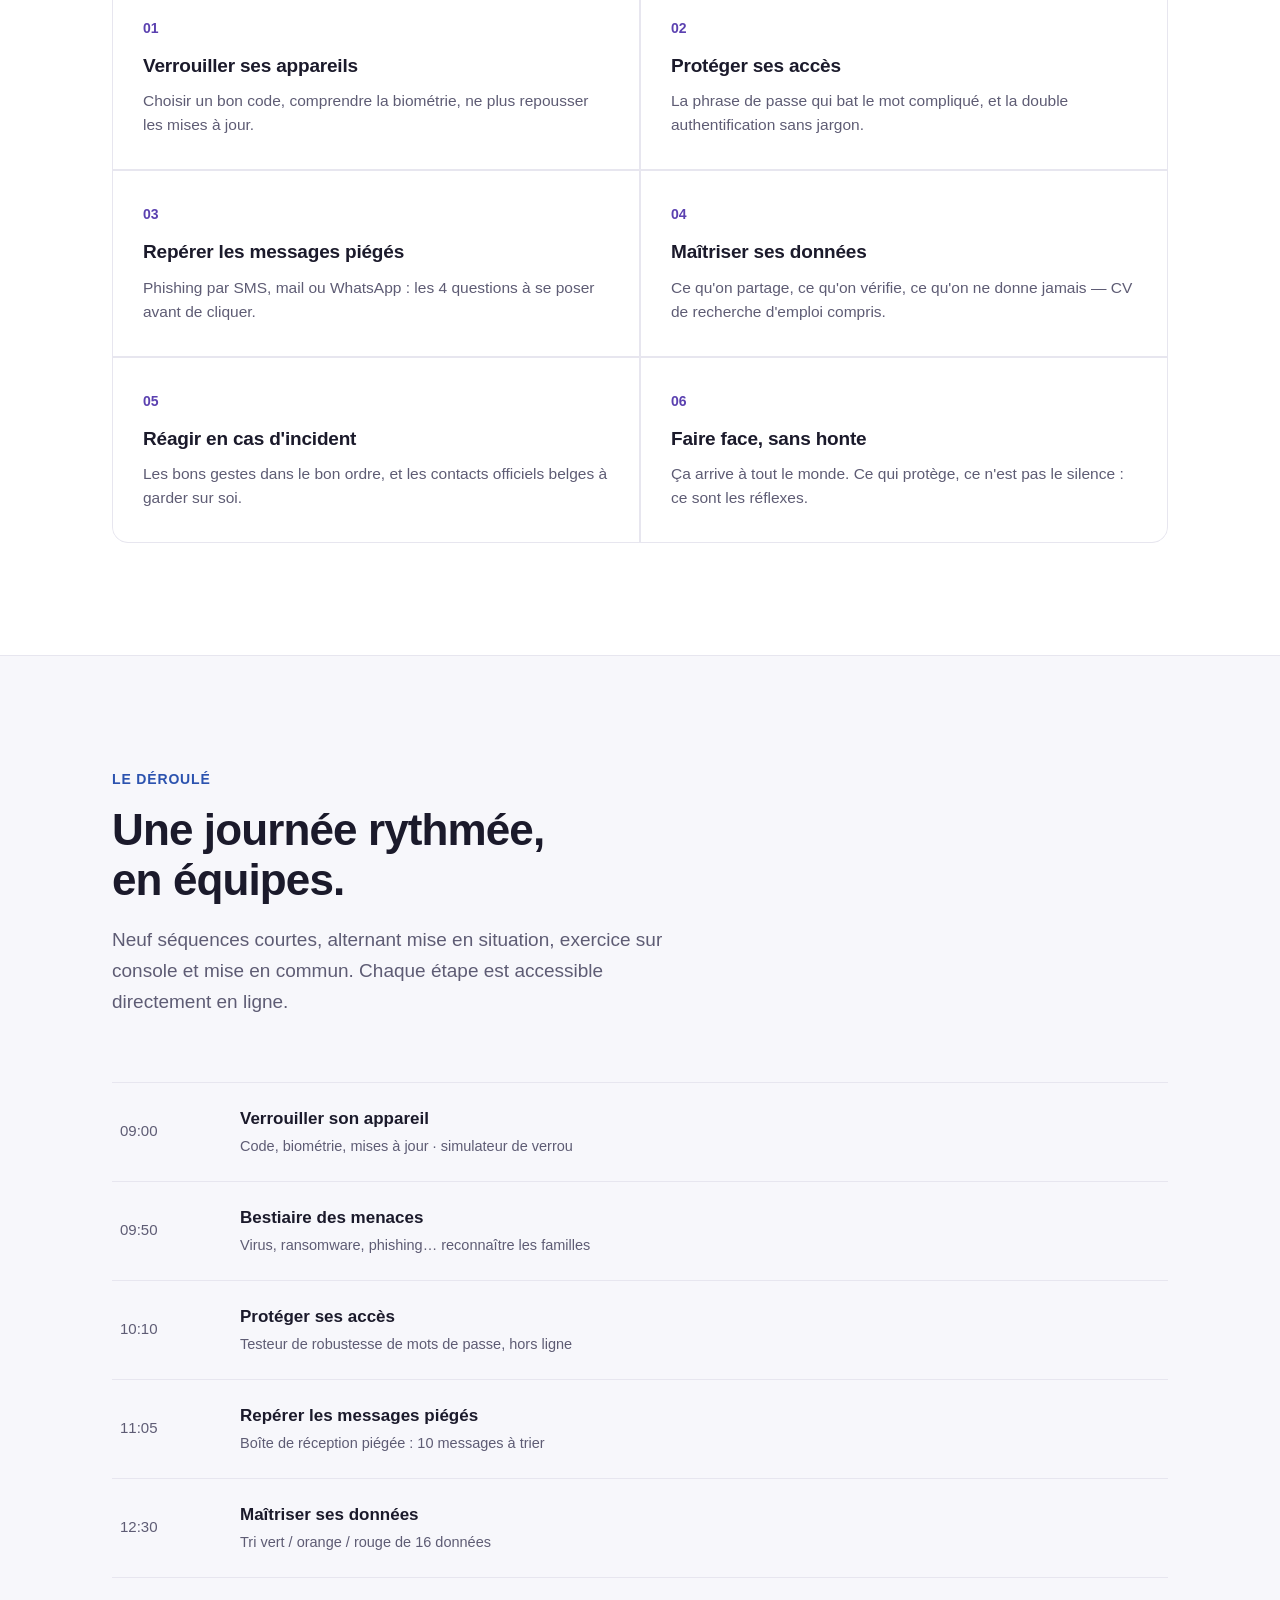
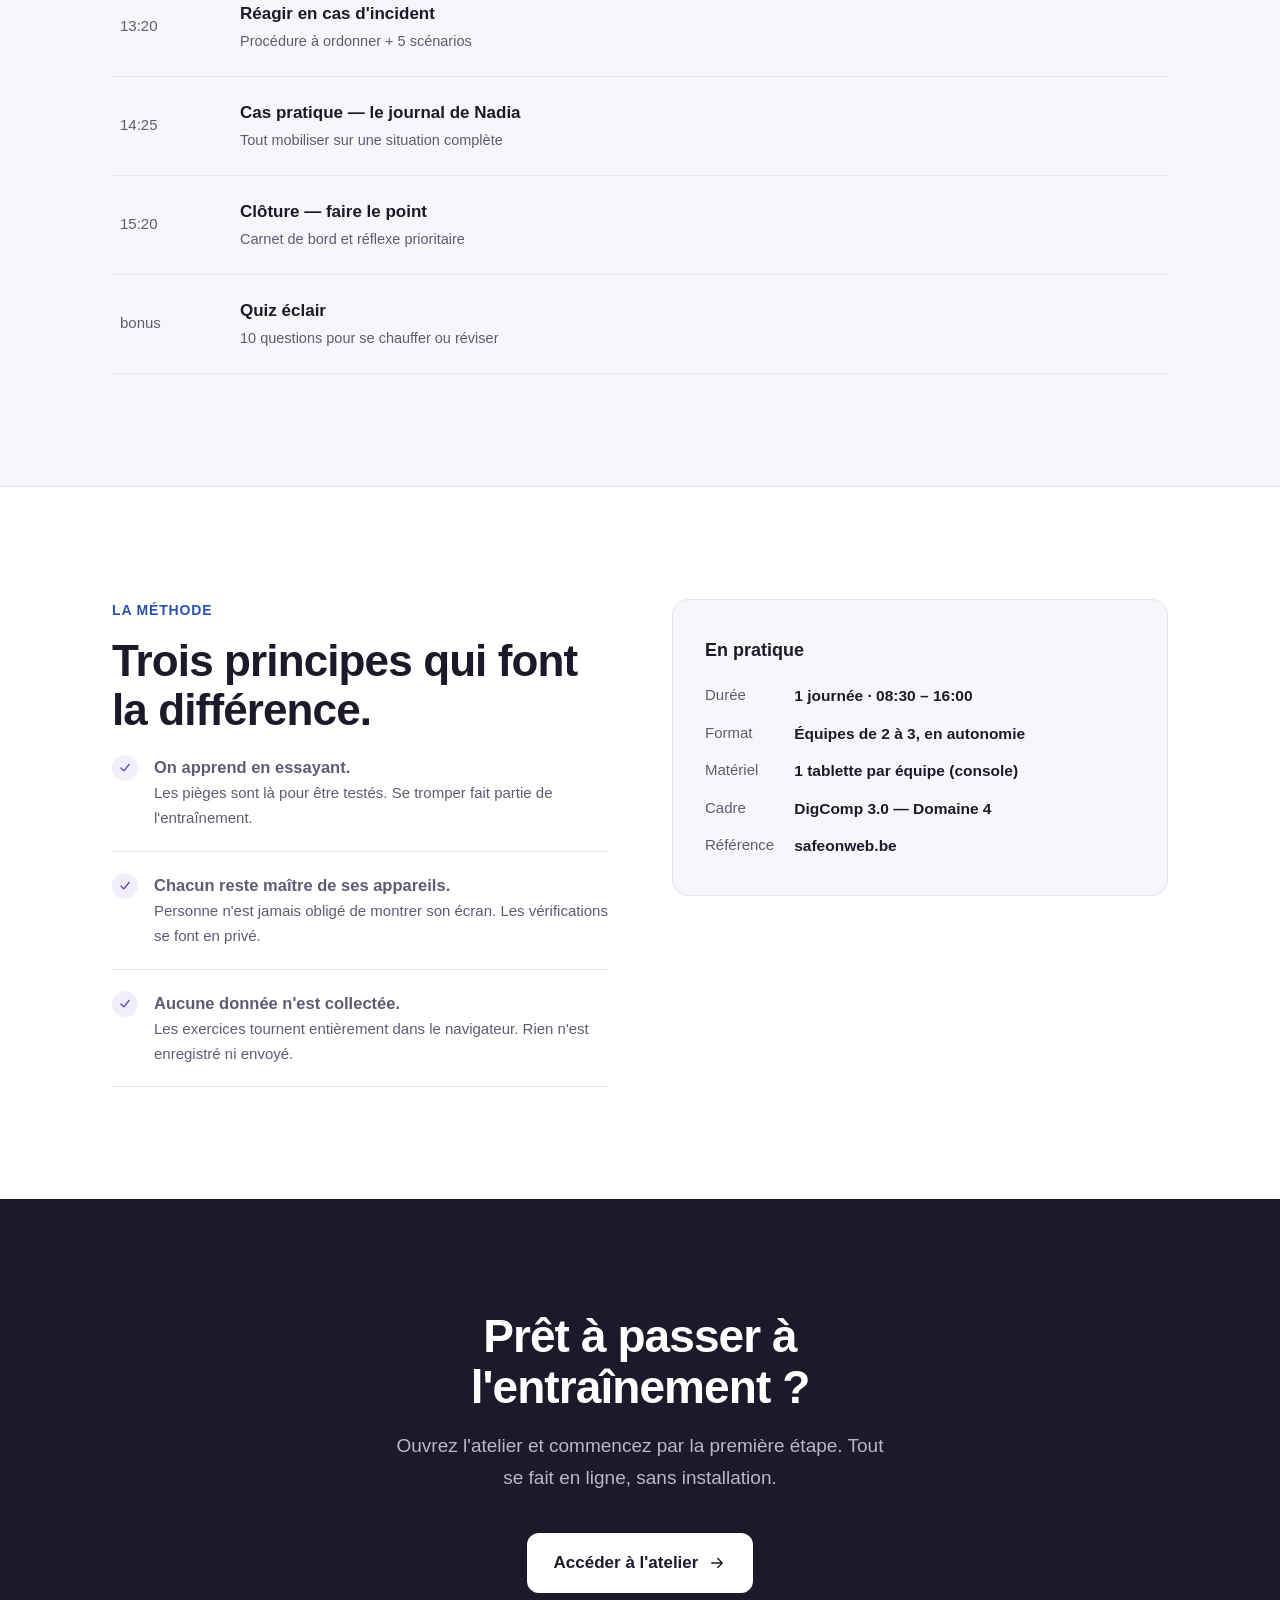
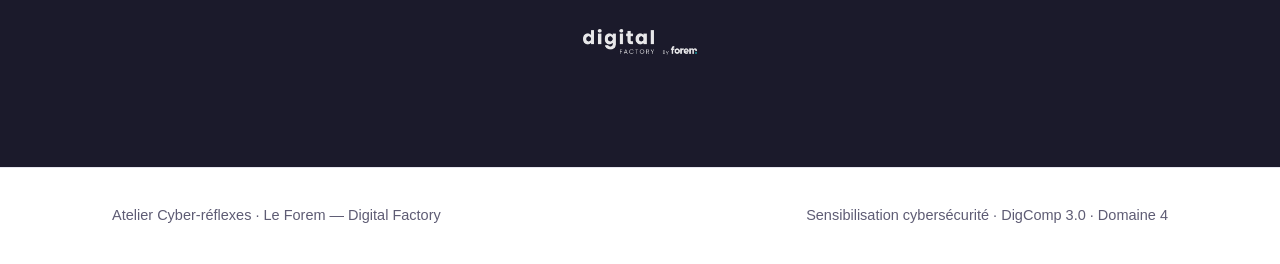
==== commit 6be48583: "Make the landing the single hub; remove duplicate programme page - 'Commencer/Accéder à l'atelier' n" ====
--- a/index.html
+++ b/index.html
@@ -131,6 +131,7 @@
 .prog .t small{display:block; color:var(--muted); font-weight:400; font-size:14.5px; margin-top:2px}
 .prog .go{color:var(--mauve); font-size:14px; font-weight:600; opacity:0; transition:opacity .18s}
 .prog a:hover .go{opacity:1}
+.prog a.fait .go{opacity:1; color:#1a8f5a; font-weight:700}
 .prog .row{color:var(--muted)}
 @media (max-width:680px){
   .prog a, .prog .row{grid-template-columns:70px 1fr; gap:14px}
@@ -186,7 +187,7 @@
     <span class="spacer"></span>
     <a class="lien" href="#acquis">Ce qu'on y apprend</a>
     <a class="lien" href="#programme">Programme</a>
-    <a class="cta" href="programme.html">Accéder à l'atelier</a>
+    <a class="cta" href="etape1.html">Accéder à l'atelier</a>
   </div>
 </nav>
 
@@ -201,7 +202,7 @@
       Pas de théorie abstraite : vous vous entraînez sur des cas réels — mots de passe, arnaques par SMS,
       données personnelles, réaction en cas d'incident.</p>
     <div class="hero-actions">
-      <a class="btn btn-primary" href="programme.html">
+      <a class="btn btn-primary" href="etape1.html">
         Commencer l'atelier
         <svg width="18" height="18" viewBox="0 0 24 24" fill="none" aria-hidden="true"><path d="M5 12h14m-6-6 6 6-6 6" stroke="currentColor" stroke-width="1.8" stroke-linecap="round" stroke-linejoin="round"/></svg>
       </a>
@@ -288,44 +289,49 @@
       et mise en commun. Chaque étape est accessible directement en ligne.</p>
 
     <div class="prog">
-      <a href="etape1.html">
+      <a href="etape1.html" data-cle="etape1">
         <span class="h">09:00</span>
         <span class="t">Verrouiller son appareil<small>Code, biométrie, mises à jour · simulateur de verrou</small></span>
         <span class="go">Ouvrir →</span>
       </a>
-      <a href="bestiaire.html">
+      <a href="bestiaire.html" data-cle="bestiaire">
         <span class="h">09:50</span>
         <span class="t">Bestiaire des menaces<small>Virus, ransomware, phishing… reconnaître les familles</small></span>
         <span class="go">Ouvrir →</span>
       </a>
-      <a href="etape2.html">
+      <a href="etape2.html" data-cle="etape2">
         <span class="h">10:10</span>
         <span class="t">Protéger ses accès<small>Testeur de robustesse de mots de passe, hors ligne</small></span>
         <span class="go">Ouvrir →</span>
       </a>
-      <a href="etape3.html">
+      <a href="etape3.html" data-cle="etape3">
         <span class="h">11:05</span>
         <span class="t">Repérer les messages piégés<small>Boîte de réception piégée : 10 messages à trier</small></span>
         <span class="go">Ouvrir →</span>
       </a>
-      <a href="etape4.html">
+      <a href="etape4.html" data-cle="etape4">
         <span class="h">12:30</span>
         <span class="t">Maîtriser ses données<small>Tri vert / orange / rouge de 16 données</small></span>
         <span class="go">Ouvrir →</span>
       </a>
-      <a href="etape5.html">
+      <a href="etape5.html" data-cle="etape5">
         <span class="h">13:20</span>
         <span class="t">Réagir en cas d'incident<small>Procédure à ordonner + 5 scénarios</small></span>
         <span class="go">Ouvrir →</span>
       </a>
-      <a href="nadia.html">
+      <a href="nadia.html" data-cle="nadia">
         <span class="h">14:25</span>
         <span class="t">Cas pratique — le journal de Nadia<small>Tout mobiliser sur une situation complète</small></span>
         <span class="go">Ouvrir →</span>
       </a>
-      <a href="cloture.html">
+      <a href="cloture.html" data-cle="cloture">
         <span class="h">15:20</span>
         <span class="t">Clôture — faire le point<small>Carnet de bord et réflexe prioritaire</small></span>
+        <span class="go">Ouvrir →</span>
+      </a>
+      <a href="quiz.html" data-cle="quiz">
+        <span class="h">bonus</span>
+        <span class="t">Quiz éclair<small>10 questions pour se chauffer ou réviser</small></span>
         <span class="go">Ouvrir →</span>
       </a>
     </div>
@@ -369,7 +375,7 @@
   <div class="wrap">
     <h2>Prêt à passer à l'entraînement ?</h2>
     <p>Ouvrez l'atelier et commencez par la première étape. Tout se fait en ligne, sans installation.</p>
-    <a class="btn btn-primary" href="programme.html">
+    <a class="btn btn-primary" href="etape1.html">
       Accéder à l'atelier
       <svg width="18" height="18" viewBox="0 0 24 24" fill="none" aria-hidden="true"><path d="M5 12h14m-6-6 6 6-6 6" stroke="currentColor" stroke-width="1.8" stroke-linecap="round" stroke-linejoin="round"/></svg>
     </a>
@@ -384,5 +390,16 @@
   </div>
 </footer>
 
+<script src="assets/site.js"></script>
+<script>
+(function(){
+  document.querySelectorAll('.prog a[data-cle]').forEach(function(a){
+    if(typeof CR!=='undefined' && CR.estFait(a.dataset.cle)){
+      a.classList.add('fait');
+      var g=a.querySelector('.go'); if(g) g.textContent='\u2713 Termin\u00e9';
+    }
+  });
+})();
+</script>
 </body>
 </html>
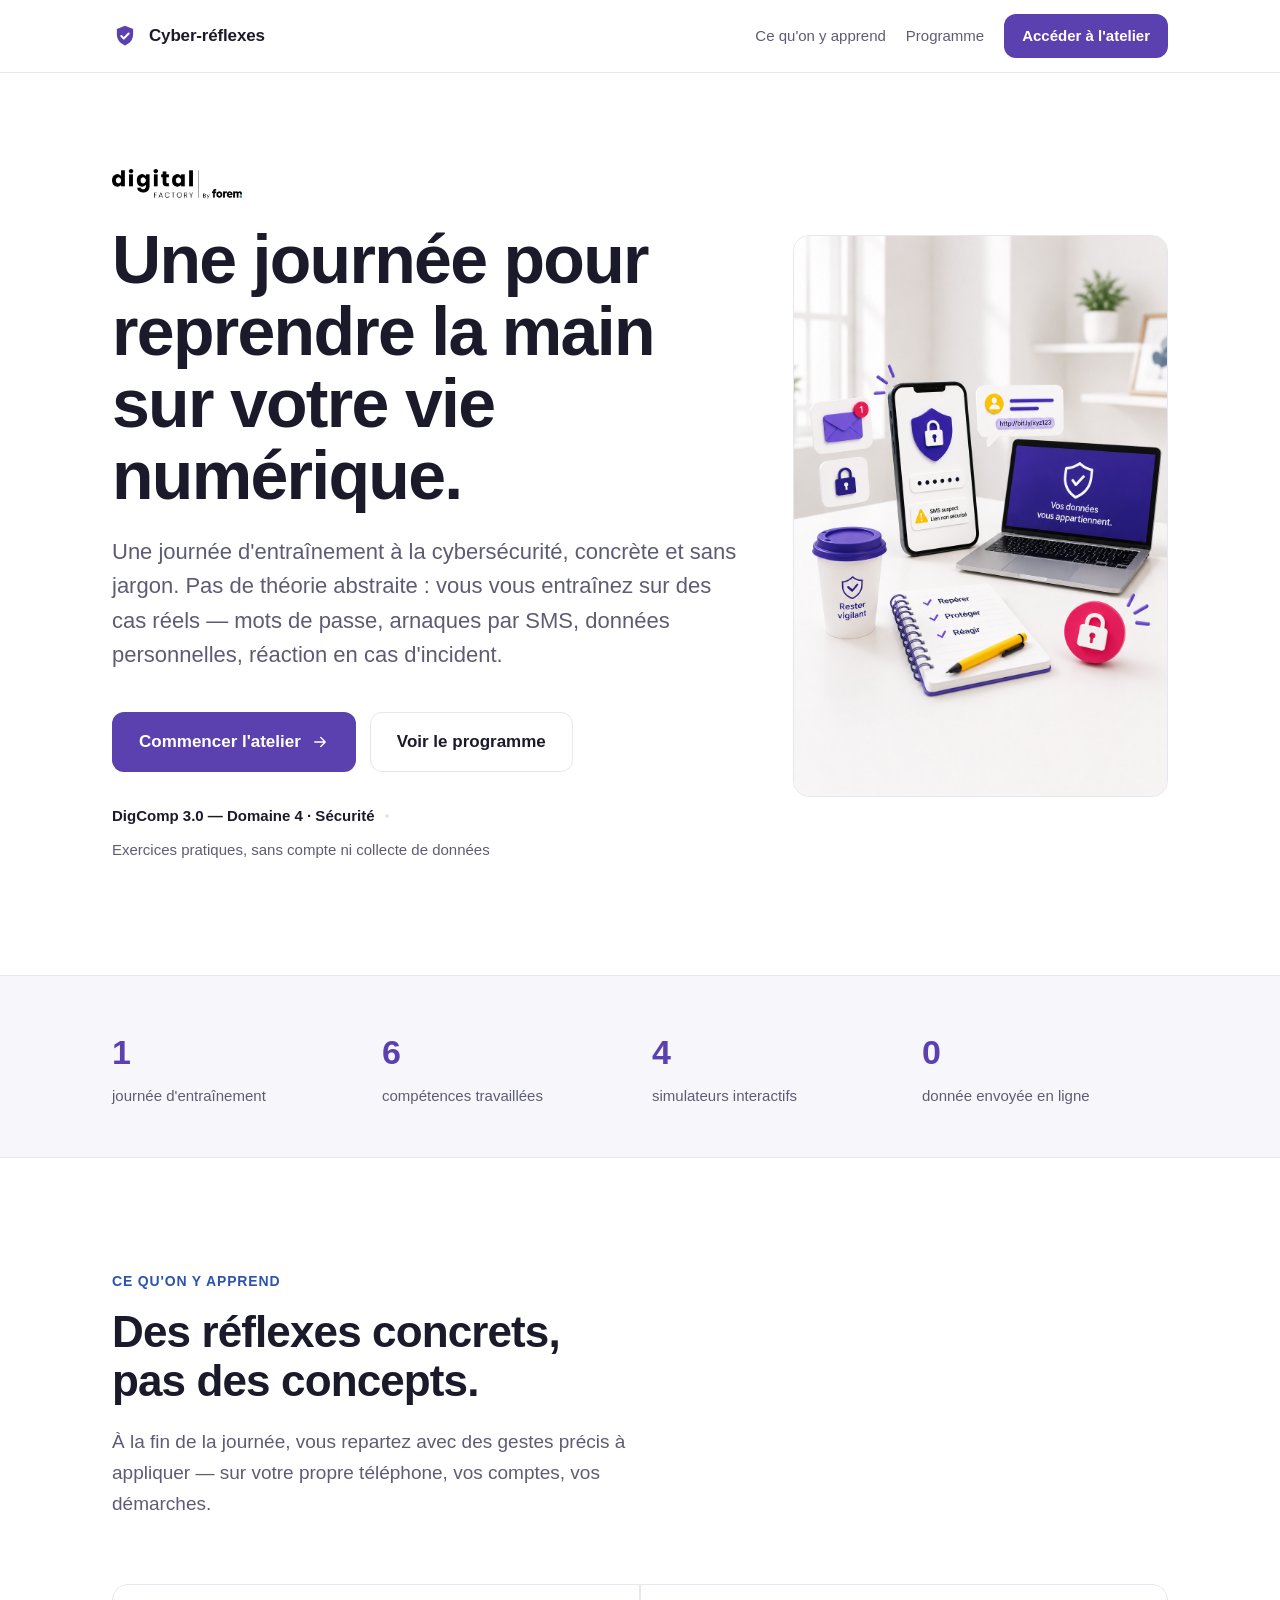
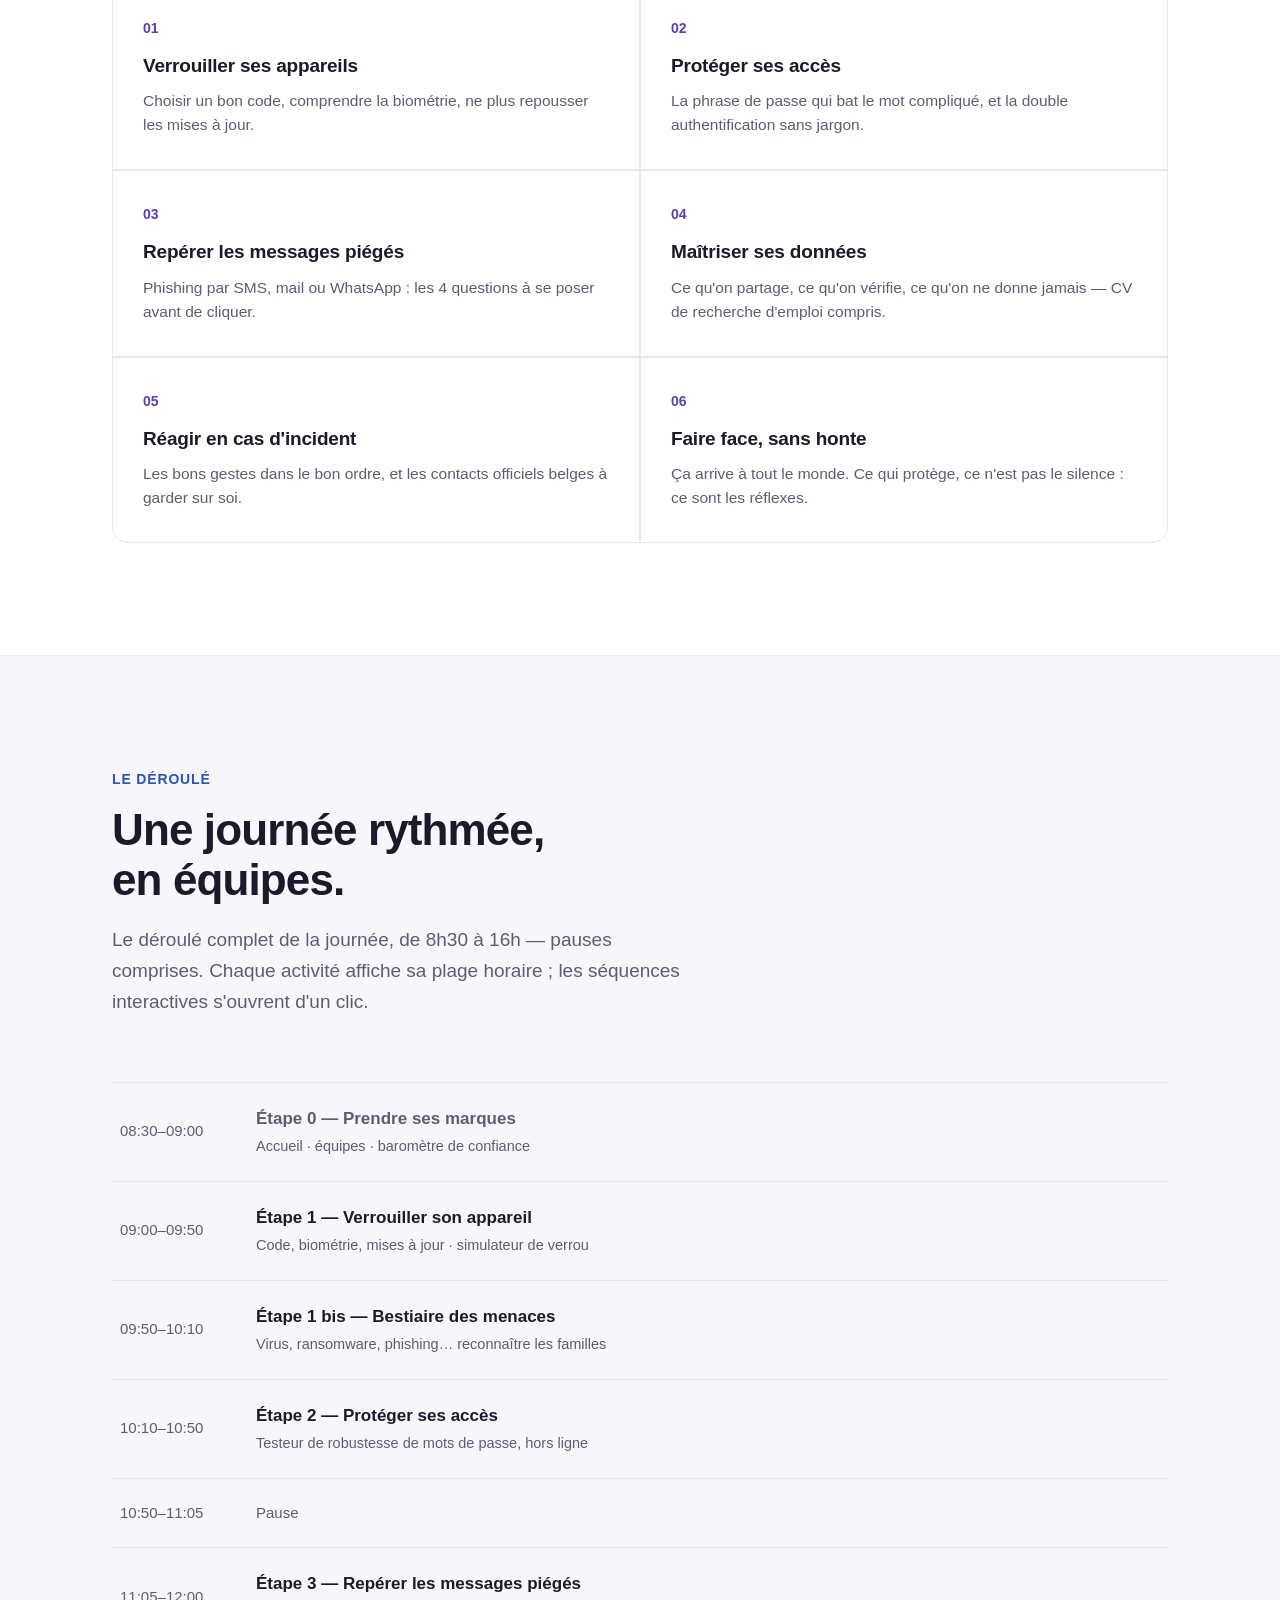
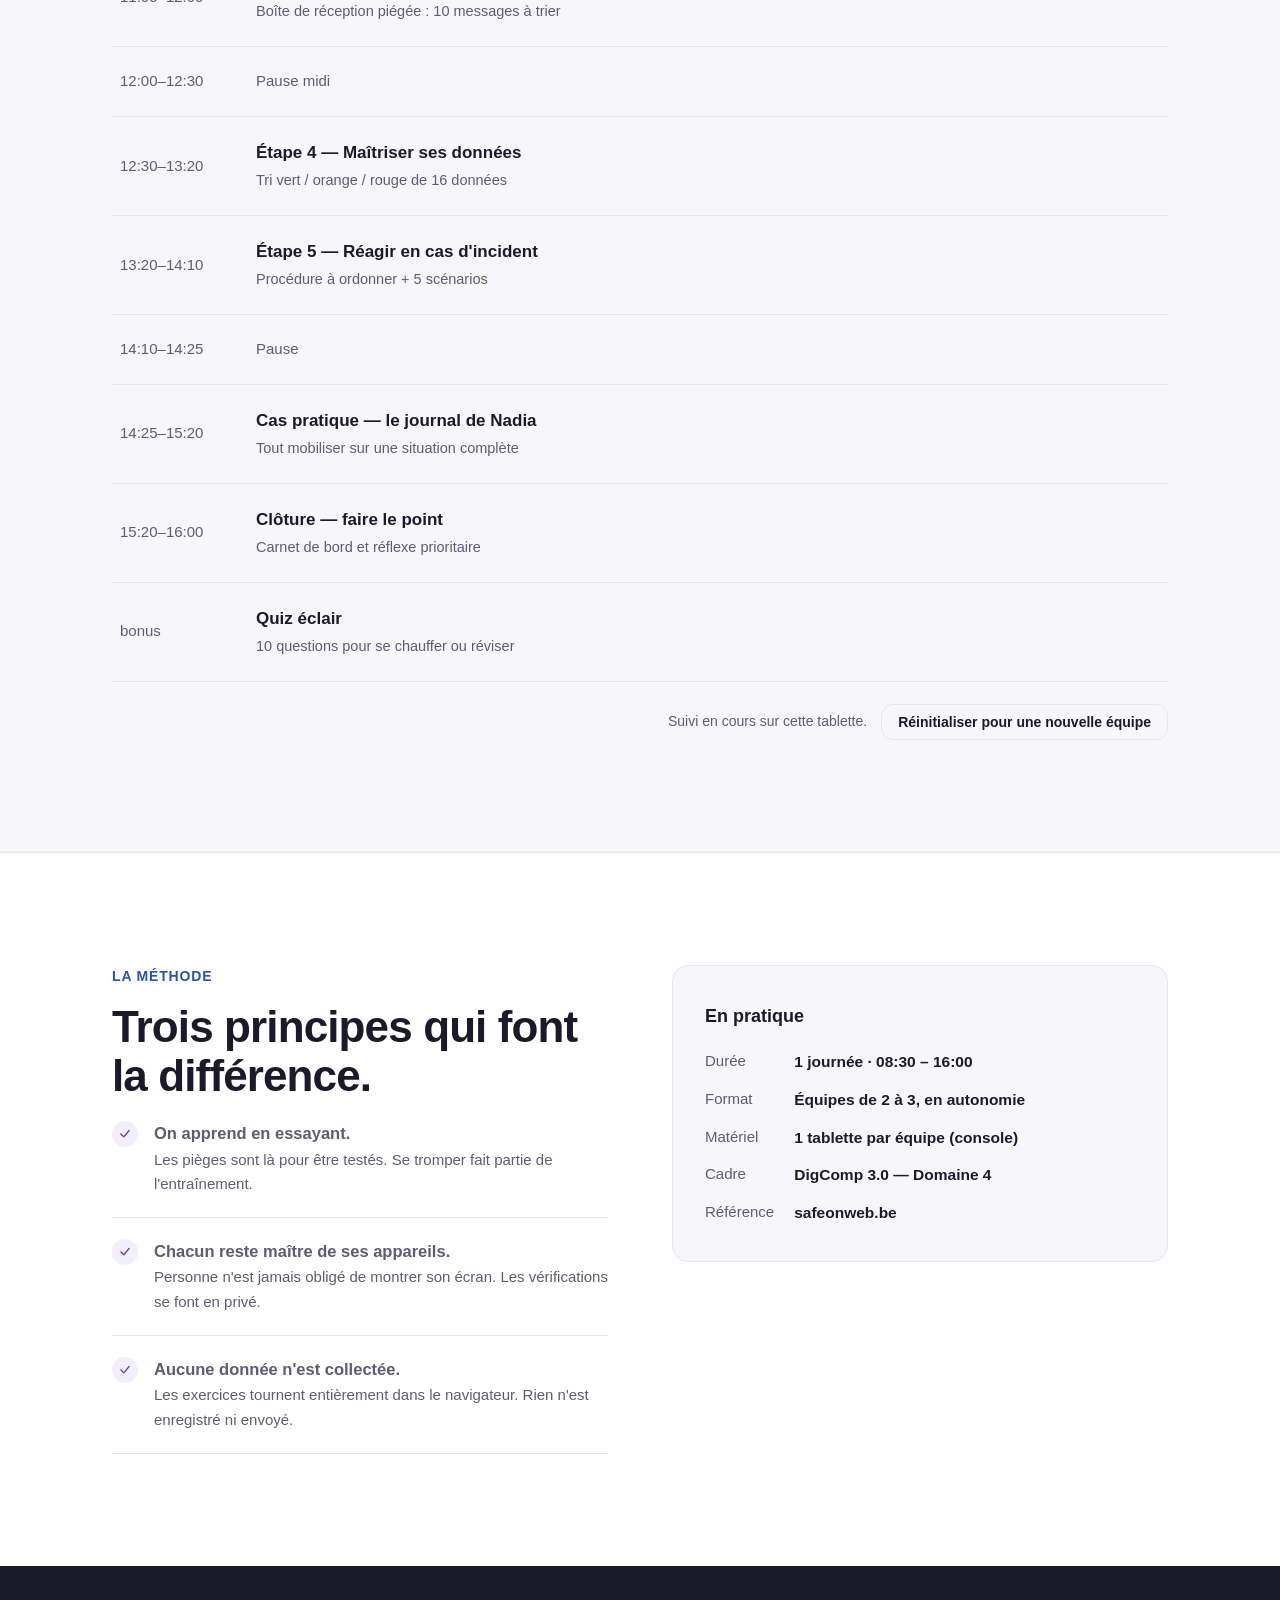
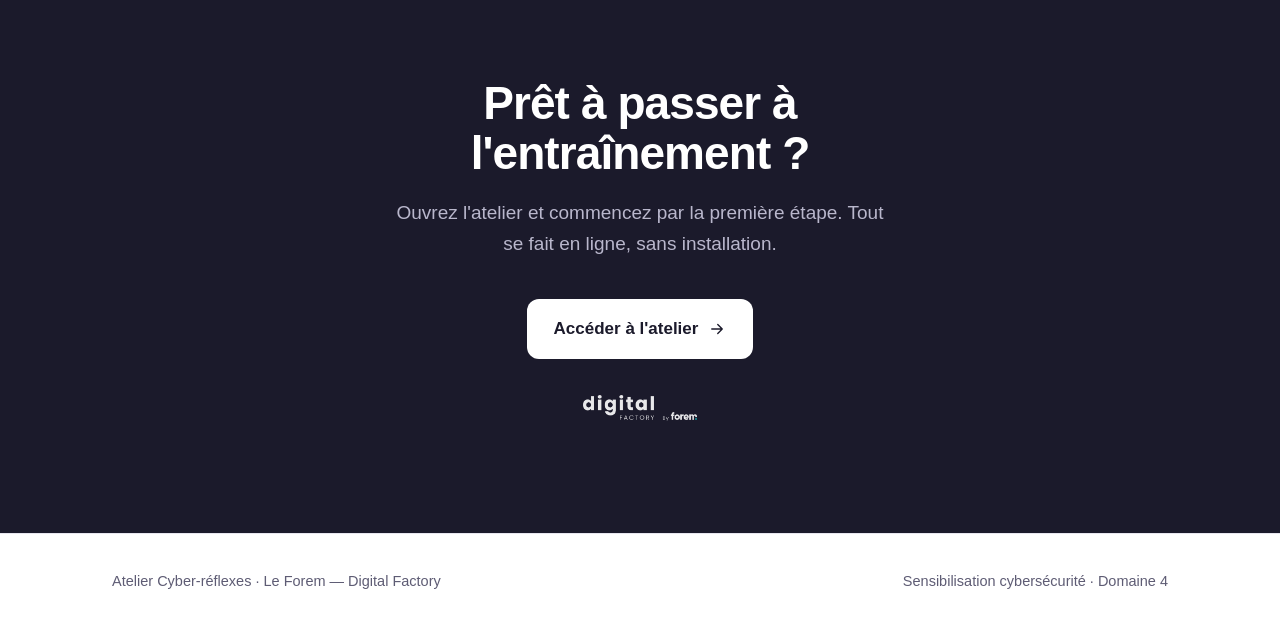
==== commit 2390e537: "Content fixes + interactive étape 2 livrable + étape 1 image - Landing déroulé: drop 'badges' from É" ====
--- a/index.html
+++ b/index.html
@@ -122,7 +122,7 @@
 /* Programme */
 .prog{margin-top:var(--space-group); border-top:1px solid var(--line)}
 .prog a, .prog .row{
-  display:grid; grid-template-columns:96px 1fr auto; gap:24px; align-items:center;
+  display:grid; grid-template-columns:112px 1fr auto; gap:24px; align-items:center;
   padding:22px 8px; border-bottom:1px solid var(--line); color:var(--ink);
 }
 .prog a:hover{background:var(--wash)}
@@ -132,9 +132,16 @@
 .prog .go{color:var(--mauve); font-size:14px; font-weight:600; opacity:0; transition:opacity .18s}
 .prog a:hover .go{opacity:1}
 .prog a.fait .go{opacity:1; color:#1a8f5a; font-weight:700}
+.prog-reset{display:flex; align-items:center; justify-content:flex-end; gap:14px; margin-top:22px; font-size:14px; color:var(--muted)}
+.prog-reset button{background:transparent; border:1.5px solid var(--line); color:var(--ink); font-weight:600; font-size:14px; padding:9px 16px; border-radius:var(--r-md); cursor:pointer}
+.prog-reset button:hover{border-color:var(--muted)}
+@media (max-width:680px){ .prog-reset{flex-direction:column; align-items:flex-start; gap:8px} }
 .prog .row{color:var(--muted)}
+.prog .row.pause .t{font-weight:500; font-size:15px; color:var(--muted)}
+.prog .row .go{display:none}
 @media (max-width:680px){
-  .prog a, .prog .row{grid-template-columns:70px 1fr; gap:14px}
+  .prog a, .prog .row{grid-template-columns:92px 1fr; gap:14px}
+  .prog .h{font-size:13px}
   .prog .go{display:none}
 }
 
@@ -244,7 +251,7 @@
     <p class="kicker">Ce qu'on y apprend</p>
     <h2>Des réflexes concrets, pas des concepts.</h2>
     <p class="intro">À la fin de la journée, vous repartez avec des gestes précis
-      à appliquer le soir même — sur votre propre téléphone, vos comptes, vos démarches.</p>
+      à appliquer — sur votre propre téléphone, vos comptes, vos démarches.</p>
 
     <div class="acquis">
       <div class="item">
@@ -285,55 +292,27 @@
   <div class="wrap">
     <p class="kicker">Le déroulé</p>
     <h2>Une journée rythmée, en équipes.</h2>
-    <p class="intro">Neuf séquences courtes, alternant mise en situation, exercice sur console
-      et mise en commun. Chaque étape est accessible directement en ligne.</p>
+    <p class="intro">Le déroulé complet de la journée, de 8h30 à 16h — pauses comprises.
+      Chaque activité affiche sa plage horaire ; les séquences interactives s'ouvrent d'un clic.</p>
 
     <div class="prog">
-      <a href="etape1.html" data-cle="etape1">
-        <span class="h">09:00</span>
-        <span class="t">Verrouiller son appareil<small>Code, biométrie, mises à jour · simulateur de verrou</small></span>
-        <span class="go">Ouvrir →</span>
-      </a>
-      <a href="bestiaire.html" data-cle="bestiaire">
-        <span class="h">09:50</span>
-        <span class="t">Bestiaire des menaces<small>Virus, ransomware, phishing… reconnaître les familles</small></span>
-        <span class="go">Ouvrir →</span>
-      </a>
-      <a href="etape2.html" data-cle="etape2">
-        <span class="h">10:10</span>
-        <span class="t">Protéger ses accès<small>Testeur de robustesse de mots de passe, hors ligne</small></span>
-        <span class="go">Ouvrir →</span>
-      </a>
-      <a href="etape3.html" data-cle="etape3">
-        <span class="h">11:05</span>
-        <span class="t">Repérer les messages piégés<small>Boîte de réception piégée : 10 messages à trier</small></span>
-        <span class="go">Ouvrir →</span>
-      </a>
-      <a href="etape4.html" data-cle="etape4">
-        <span class="h">12:30</span>
-        <span class="t">Maîtriser ses données<small>Tri vert / orange / rouge de 16 données</small></span>
-        <span class="go">Ouvrir →</span>
-      </a>
-      <a href="etape5.html" data-cle="etape5">
-        <span class="h">13:20</span>
-        <span class="t">Réagir en cas d'incident<small>Procédure à ordonner + 5 scénarios</small></span>
-        <span class="go">Ouvrir →</span>
-      </a>
-      <a href="nadia.html" data-cle="nadia">
-        <span class="h">14:25</span>
-        <span class="t">Cas pratique — le journal de Nadia<small>Tout mobiliser sur une situation complète</small></span>
-        <span class="go">Ouvrir →</span>
-      </a>
-      <a href="cloture.html" data-cle="cloture">
-        <span class="h">15:20</span>
-        <span class="t">Clôture — faire le point<small>Carnet de bord et réflexe prioritaire</small></span>
-        <span class="go">Ouvrir →</span>
-      </a>
-      <a href="quiz.html" data-cle="quiz">
-        <span class="h">bonus</span>
-        <span class="t">Quiz éclair<small>10 questions pour se chauffer ou réviser</small></span>
-        <span class="go">Ouvrir →</span>
-      </a>
+      <div class="row"><span class="h">08:30–09:00</span><span class="t">Étape 0 — Prendre ses marques<small>Accueil · équipes · baromètre de confiance</small></span><span class="go"></span></div>
+      <a href="etape1.html" data-cle="etape1"><span class="h">09:00–09:50</span><span class="t">Étape 1 — Verrouiller son appareil<small>Code, biométrie, mises à jour · simulateur de verrou</small></span><span class="go">Ouvrir →</span></a>
+      <a href="bestiaire.html" data-cle="bestiaire"><span class="h">09:50–10:10</span><span class="t">Étape 1 bis — Bestiaire des menaces<small>Virus, ransomware, phishing… reconnaître les familles</small></span><span class="go">Ouvrir →</span></a>
+      <a href="etape2.html" data-cle="etape2"><span class="h">10:10–10:50</span><span class="t">Étape 2 — Protéger ses accès<small>Testeur de robustesse de mots de passe, hors ligne</small></span><span class="go">Ouvrir →</span></a>
+      <div class="row pause"><span class="h">10:50–11:05</span><span class="t">Pause</span><span class="go"></span></div>
+      <a href="etape3.html" data-cle="etape3"><span class="h">11:05–12:00</span><span class="t">Étape 3 — Repérer les messages piégés<small>Boîte de réception piégée : 10 messages à trier</small></span><span class="go">Ouvrir →</span></a>
+      <div class="row pause"><span class="h">12:00–12:30</span><span class="t">Pause midi</span><span class="go"></span></div>
+      <a href="etape4.html" data-cle="etape4"><span class="h">12:30–13:20</span><span class="t">Étape 4 — Maîtriser ses données<small>Tri vert / orange / rouge de 16 données</small></span><span class="go">Ouvrir →</span></a>
+      <a href="etape5.html" data-cle="etape5"><span class="h">13:20–14:10</span><span class="t">Étape 5 — Réagir en cas d'incident<small>Procédure à ordonner + 5 scénarios</small></span><span class="go">Ouvrir →</span></a>
+      <div class="row pause"><span class="h">14:10–14:25</span><span class="t">Pause</span><span class="go"></span></div>
+      <a href="nadia.html" data-cle="nadia"><span class="h">14:25–15:20</span><span class="t">Cas pratique — le journal de Nadia<small>Tout mobiliser sur une situation complète</small></span><span class="go">Ouvrir →</span></a>
+      <a href="cloture.html" data-cle="cloture"><span class="h">15:20–16:00</span><span class="t">Clôture — faire le point<small>Carnet de bord et réflexe prioritaire</small></span><span class="go">Ouvrir →</span></a>
+      <a href="quiz.html" data-cle="quiz"><span class="h">bonus</span><span class="t">Quiz éclair<small>10 questions pour se chauffer ou réviser</small></span><span class="go">Ouvrir →</span></a>
+    </div>
+    <div class="prog-reset" id="progReset" hidden>
+      <span>Suivi en cours sur cette tablette.</span>
+      <button type="button" id="resetProg">Réinitialiser pour une nouvelle équipe</button>
     </div>
   </div>
 </section>
@@ -386,17 +365,28 @@
 <footer class="site">
   <div class="wrap">
     <span>Atelier Cyber-réflexes · Le Forem — Digital Factory</span>
-    <span>Sensibilisation cybersécurité · DigComp 3.0 · Domaine 4</span>
+    <span>Sensibilisation cybersécurité · Domaine 4</span>
   </div>
 </footer>
 
 <script src="assets/site.js"></script>
 <script>
 (function(){
+  var n=0;
   document.querySelectorAll('.prog a[data-cle]').forEach(function(a){
     if(typeof CR!=='undefined' && CR.estFait(a.dataset.cle)){
       a.classList.add('fait');
       var g=a.querySelector('.go'); if(g) g.textContent='\u2713 Termin\u00e9';
+      n++;
+    }
+  });
+  var panel=document.getElementById('progReset');
+  var btn=document.getElementById('resetProg');
+  if(n>0 && panel) panel.hidden=false;
+  if(btn) btn.addEventListener('click', function(){
+    if(confirm('Effacer la progression de la journ\u00e9e sur cette tablette et repartir de z\u00e9ro ?')){
+      CR.reinitialiser();
+      location.reload();
     }
   });
 })();
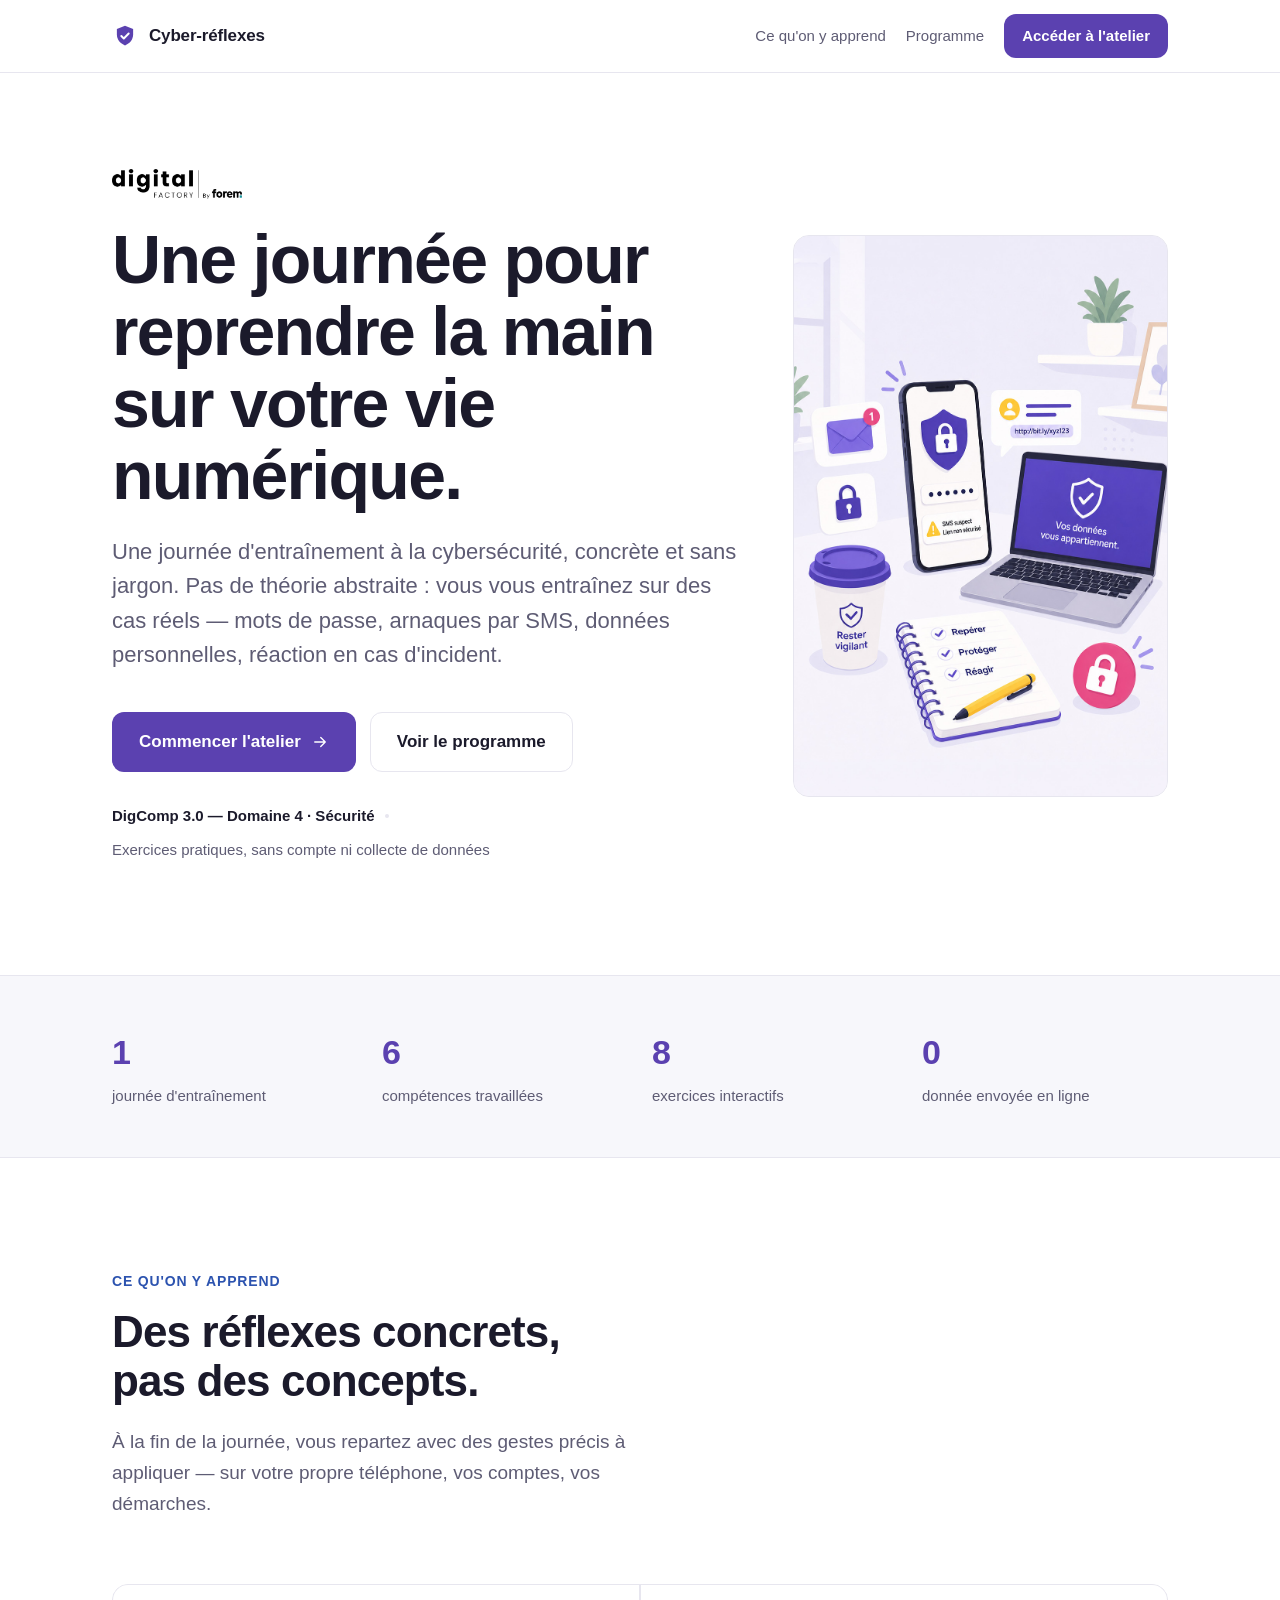
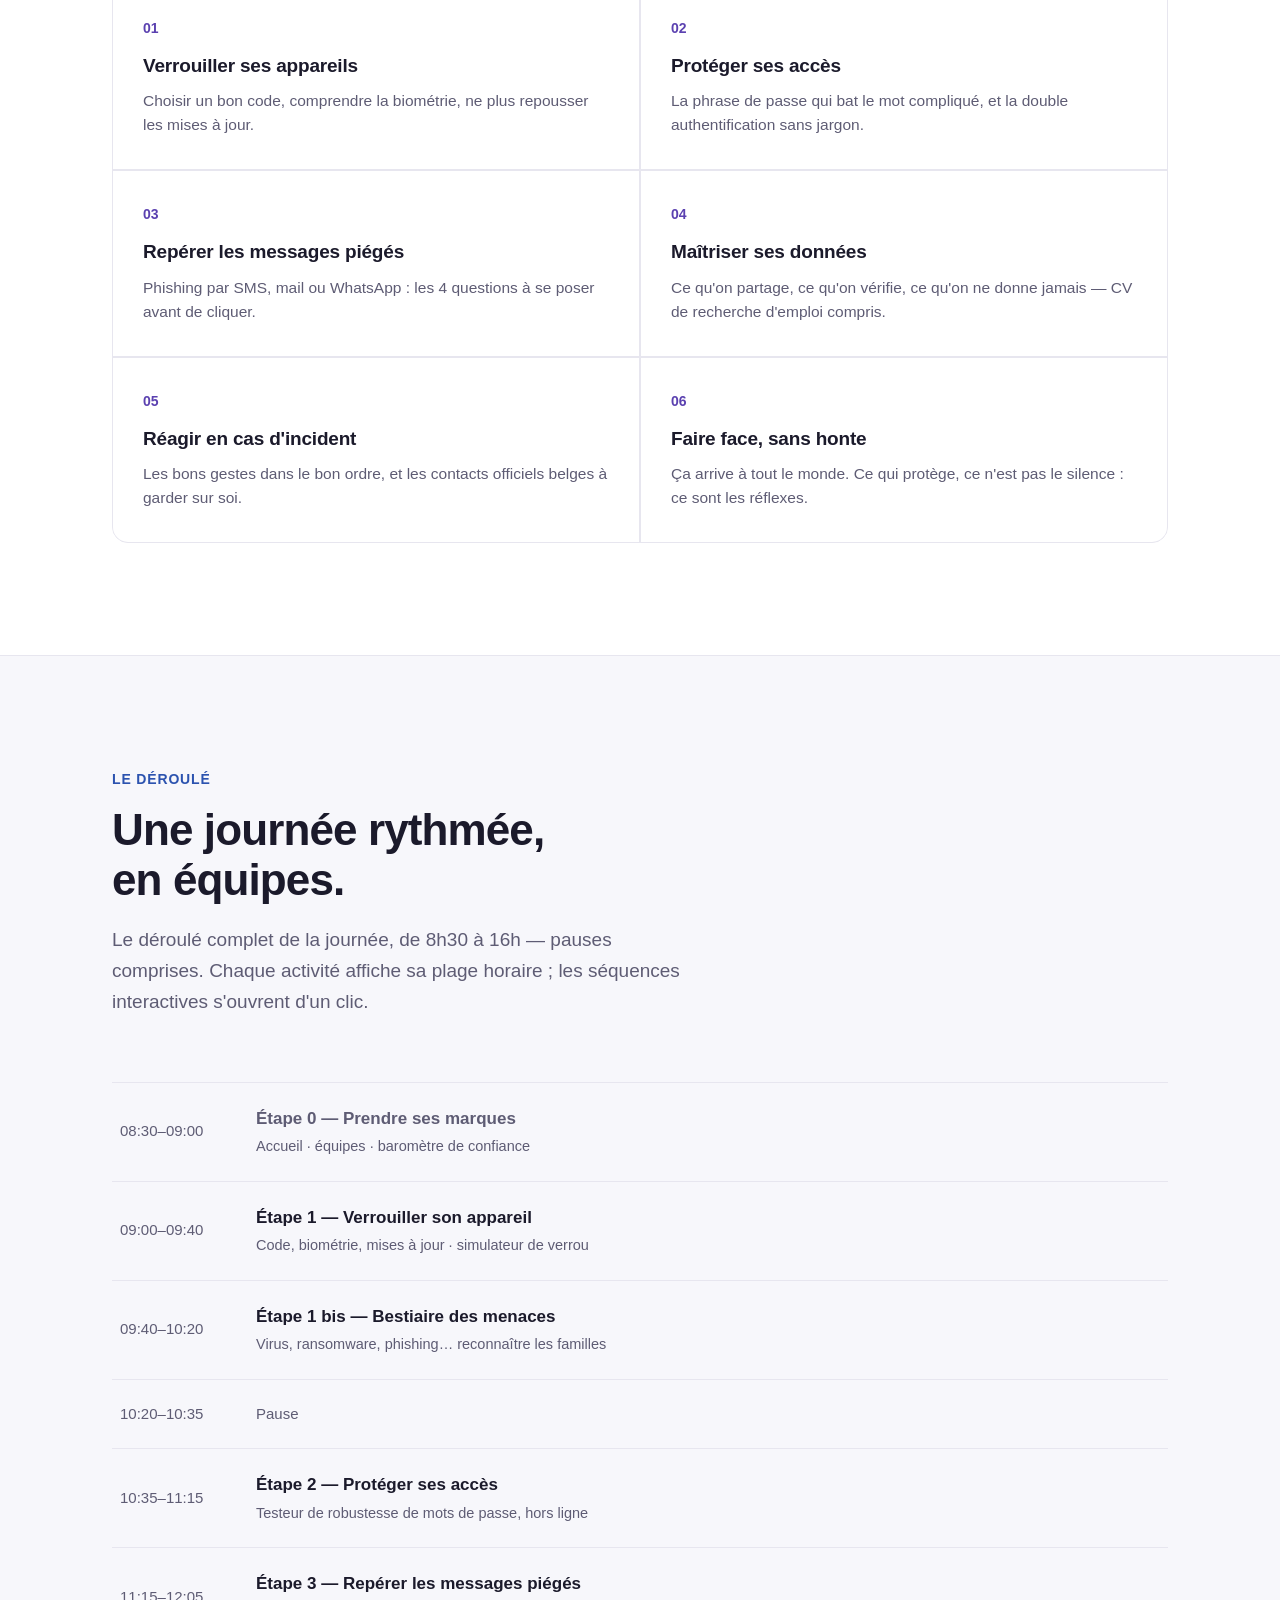
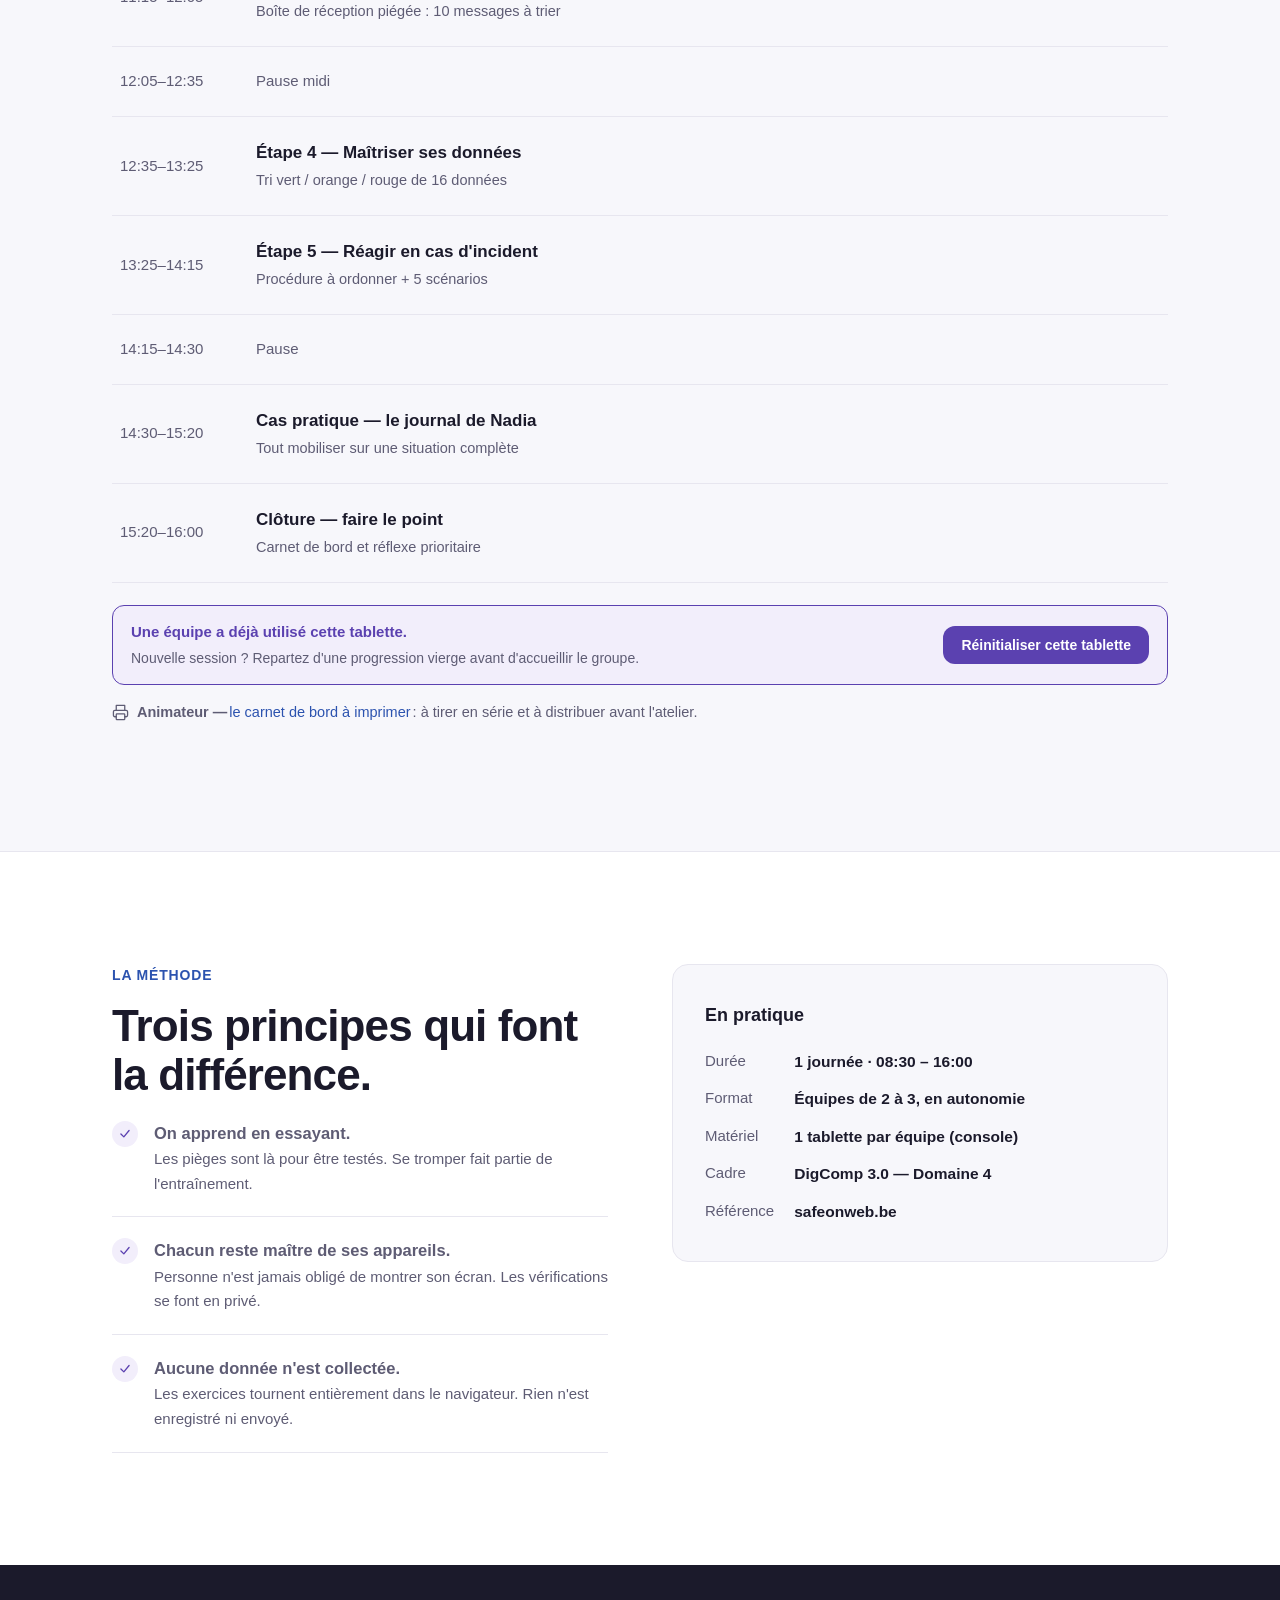
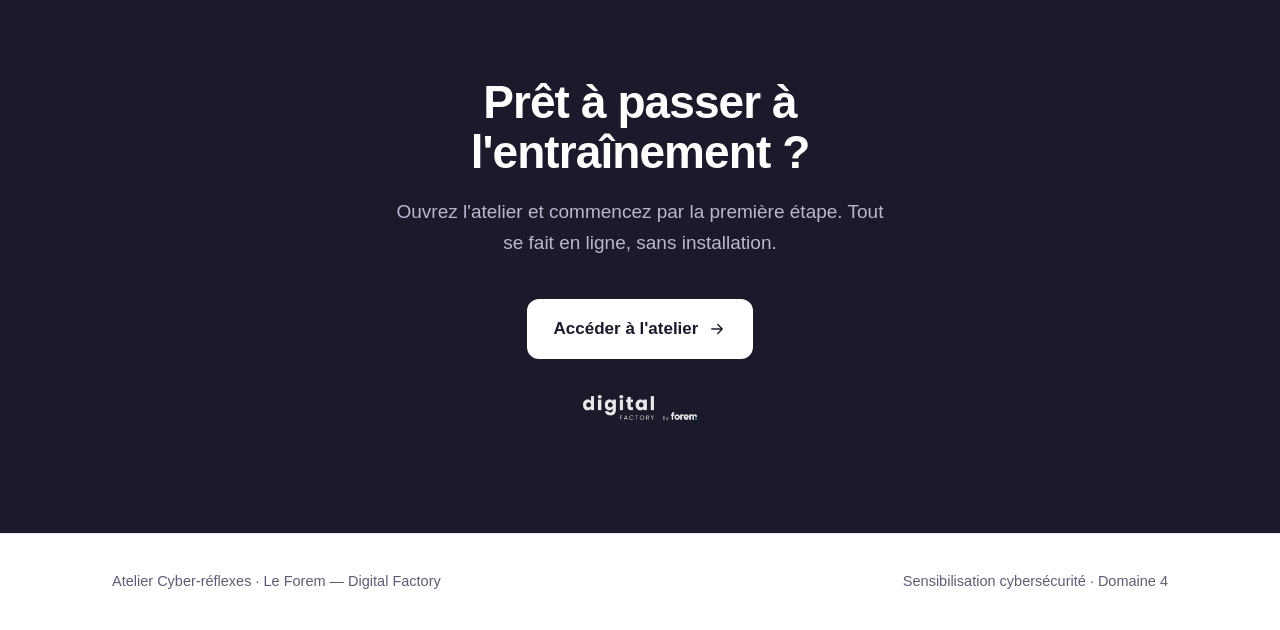
==== commit 3e8098e6: "Reset : remplacer l'auto-reset par date par un reset manuel prominent L'auto-reset au changement de " ====
--- a/index.html
+++ b/index.html
@@ -132,10 +132,14 @@
 .prog .go{color:var(--mauve); font-size:14px; font-weight:600; opacity:0; transition:opacity .18s}
 .prog a:hover .go{opacity:1}
 .prog a.fait .go{opacity:1; color:#1a8f5a; font-weight:700}
-.prog-reset{display:flex; align-items:center; justify-content:flex-end; gap:14px; margin-top:22px; font-size:14px; color:var(--muted)}
-.prog-reset button{background:transparent; border:1.5px solid var(--line); color:var(--ink); font-weight:600; font-size:14px; padding:9px 16px; border-radius:var(--r-md); cursor:pointer}
-.prog-reset button:hover{border-color:var(--muted)}
-@media (max-width:680px){ .prog-reset{flex-direction:column; align-items:flex-start; gap:8px} }
+.prog-reset{display:flex; align-items:center; justify-content:space-between; gap:16px; margin-top:22px;
+  background:var(--mauve-tint); border:1px solid var(--mauve); border-radius:var(--r-md); padding:14px 18px}
+.prog-reset .pr-txt{display:flex; flex-direction:column; gap:2px; font-size:14px; color:var(--muted)}
+.prog-reset .pr-txt b{color:var(--mauve); font-size:15px}
+.prog-reset button{flex:none; background:var(--mauve); border:none; color:#fff; font-weight:700; font-size:14px;
+  padding:11px 18px; border-radius:var(--r-md); cursor:pointer}
+.prog-reset button:hover{opacity:.9}
+@media (max-width:680px){ .prog-reset{flex-direction:column; align-items:flex-start; gap:12px} }
 .prog .row{color:var(--muted)}
 .prog .row.pause .t{font-weight:500; font-size:15px; color:var(--muted)}
 .prog .row .go{display:none}
@@ -241,7 +245,7 @@
   <div class="wrap">
     <div class="stat"><div class="n">1</div><div class="l">journée d'entraînement</div></div>
     <div class="stat"><div class="n">6</div><div class="l">compétences travaillées</div></div>
-    <div class="stat"><div class="n">4</div><div class="l">simulateurs interactifs</div></div>
+    <div class="stat"><div class="n">8</div><div class="l">exercices interactifs</div></div>
     <div class="stat"><div class="n">0</div><div class="l">donnée envoyée en ligne</div></div>
   </div>
 </div>
@@ -297,23 +301,26 @@
 
     <div class="prog">
       <div class="row"><span class="h">08:30–09:00</span><span class="t">Étape 0 — Prendre ses marques<small>Accueil · équipes · baromètre de confiance</small></span><span class="go"></span></div>
-      <a href="etape1.html" data-cle="etape1"><span class="h">09:00–09:50</span><span class="t">Étape 1 — Verrouiller son appareil<small>Code, biométrie, mises à jour · simulateur de verrou</small></span><span class="go">Ouvrir →</span></a>
-      <a href="bestiaire.html" data-cle="bestiaire"><span class="h">09:50–10:10</span><span class="t">Étape 1 bis — Bestiaire des menaces<small>Virus, ransomware, phishing… reconnaître les familles</small></span><span class="go">Ouvrir →</span></a>
-      <a href="etape2.html" data-cle="etape2"><span class="h">10:10–10:50</span><span class="t">Étape 2 — Protéger ses accès<small>Testeur de robustesse de mots de passe, hors ligne</small></span><span class="go">Ouvrir →</span></a>
-      <div class="row pause"><span class="h">10:50–11:05</span><span class="t">Pause</span><span class="go"></span></div>
-      <a href="etape3.html" data-cle="etape3"><span class="h">11:05–12:00</span><span class="t">Étape 3 — Repérer les messages piégés<small>Boîte de réception piégée : 10 messages à trier</small></span><span class="go">Ouvrir →</span></a>
-      <div class="row pause"><span class="h">12:00–12:30</span><span class="t">Pause midi</span><span class="go"></span></div>
-      <a href="etape4.html" data-cle="etape4"><span class="h">12:30–13:20</span><span class="t">Étape 4 — Maîtriser ses données<small>Tri vert / orange / rouge de 16 données</small></span><span class="go">Ouvrir →</span></a>
-      <a href="etape5.html" data-cle="etape5"><span class="h">13:20–14:10</span><span class="t">Étape 5 — Réagir en cas d'incident<small>Procédure à ordonner + 5 scénarios</small></span><span class="go">Ouvrir →</span></a>
-      <div class="row pause"><span class="h">14:10–14:25</span><span class="t">Pause</span><span class="go"></span></div>
-      <a href="nadia.html" data-cle="nadia"><span class="h">14:25–15:20</span><span class="t">Cas pratique — le journal de Nadia<small>Tout mobiliser sur une situation complète</small></span><span class="go">Ouvrir →</span></a>
+      <a href="etape1.html" data-cle="etape1"><span class="h">09:00–09:40</span><span class="t">Étape 1 — Verrouiller son appareil<small>Code, biométrie, mises à jour · simulateur de verrou</small></span><span class="go">Ouvrir →</span></a>
+      <a href="bestiaire.html" data-cle="bestiaire"><span class="h">09:40–10:20</span><span class="t">Étape 1 bis — Bestiaire des menaces<small>Virus, ransomware, phishing… reconnaître les familles</small></span><span class="go">Ouvrir →</span></a>
+      <div class="row pause"><span class="h">10:20–10:35</span><span class="t">Pause</span><span class="go"></span></div>
+      <a href="etape2.html" data-cle="etape2"><span class="h">10:35–11:15</span><span class="t">Étape 2 — Protéger ses accès<small>Testeur de robustesse de mots de passe, hors ligne</small></span><span class="go">Ouvrir →</span></a>
+      <a href="etape3.html" data-cle="etape3"><span class="h">11:15–12:05</span><span class="t">Étape 3 — Repérer les messages piégés<small>Boîte de réception piégée : 10 messages à trier</small></span><span class="go">Ouvrir →</span></a>
+      <div class="row pause"><span class="h">12:05–12:35</span><span class="t">Pause midi</span><span class="go"></span></div>
+      <a href="etape4.html" data-cle="etape4"><span class="h">12:35–13:25</span><span class="t">Étape 4 — Maîtriser ses données<small>Tri vert / orange / rouge de 16 données</small></span><span class="go">Ouvrir →</span></a>
+      <a href="etape5.html" data-cle="etape5"><span class="h">13:25–14:15</span><span class="t">Étape 5 — Réagir en cas d'incident<small>Procédure à ordonner + 5 scénarios</small></span><span class="go">Ouvrir →</span></a>
+      <div class="row pause"><span class="h">14:15–14:30</span><span class="t">Pause</span><span class="go"></span></div>
+      <a href="nadia.html" data-cle="nadia"><span class="h">14:30–15:20</span><span class="t">Cas pratique — le journal de Nadia<small>Tout mobiliser sur une situation complète</small></span><span class="go">Ouvrir →</span></a>
       <a href="cloture.html" data-cle="cloture"><span class="h">15:20–16:00</span><span class="t">Clôture — faire le point<small>Carnet de bord et réflexe prioritaire</small></span><span class="go">Ouvrir →</span></a>
-      <a href="quiz.html" data-cle="quiz"><span class="h">bonus</span><span class="t">Quiz éclair<small>10 questions pour se chauffer ou réviser</small></span><span class="go">Ouvrir →</span></a>
     </div>
     <div class="prog-reset" id="progReset" hidden>
-      <span>Suivi en cours sur cette tablette.</span>
-      <button type="button" id="resetProg">Réinitialiser pour une nouvelle équipe</button>
-    </div>
+      <div class="pr-txt">
+        <b>Une équipe a déjà utilisé cette tablette.</b>
+        <span>Nouvelle session ? Repartez d'une progression vierge avant d'accueillir le groupe.</span>
+      </div>
+      <button type="button" id="resetProg">Réinitialiser cette tablette</button>
+    </div>
+    <p class="carnet-lien" style="margin-top:16px;font-size:14.5px;color:var(--muted);display:flex;align-items:center;gap:2px;flex-wrap:wrap"><svg width="17" height="17" viewBox="0 0 24 24" fill="none" stroke="currentColor" stroke-width="1.8" stroke-linecap="round" stroke-linejoin="round" aria-hidden="true" style="vertical-align:-3px;margin-right:6px"><path d="M6 9V2h12v7"/><path d="M6 18H4a2 2 0 0 1-2-2v-5a2 2 0 0 1 2-2h16a2 2 0 0 1 2 2v5a2 2 0 0 1-2 2h-2"/><rect x="6" y="14" width="12" height="8" rx="1"/></svg><b>Animateur —</b> <a href="carnet.html">le carnet de bord à imprimer</a> : à tirer en série et à distribuer avant l'atelier.</p>
   </div>
 </section>
 
@@ -384,7 +391,7 @@
   var btn=document.getElementById('resetProg');
   if(n>0 && panel) panel.hidden=false;
   if(btn) btn.addEventListener('click', function(){
-    if(confirm('Effacer la progression de la journ\u00e9e sur cette tablette et repartir de z\u00e9ro ?')){
+    if(confirm('Effacer la progression de la session en cours sur cette tablette et repartir de z\u00e9ro ?')){
       CR.reinitialiser();
       location.reload();
     }
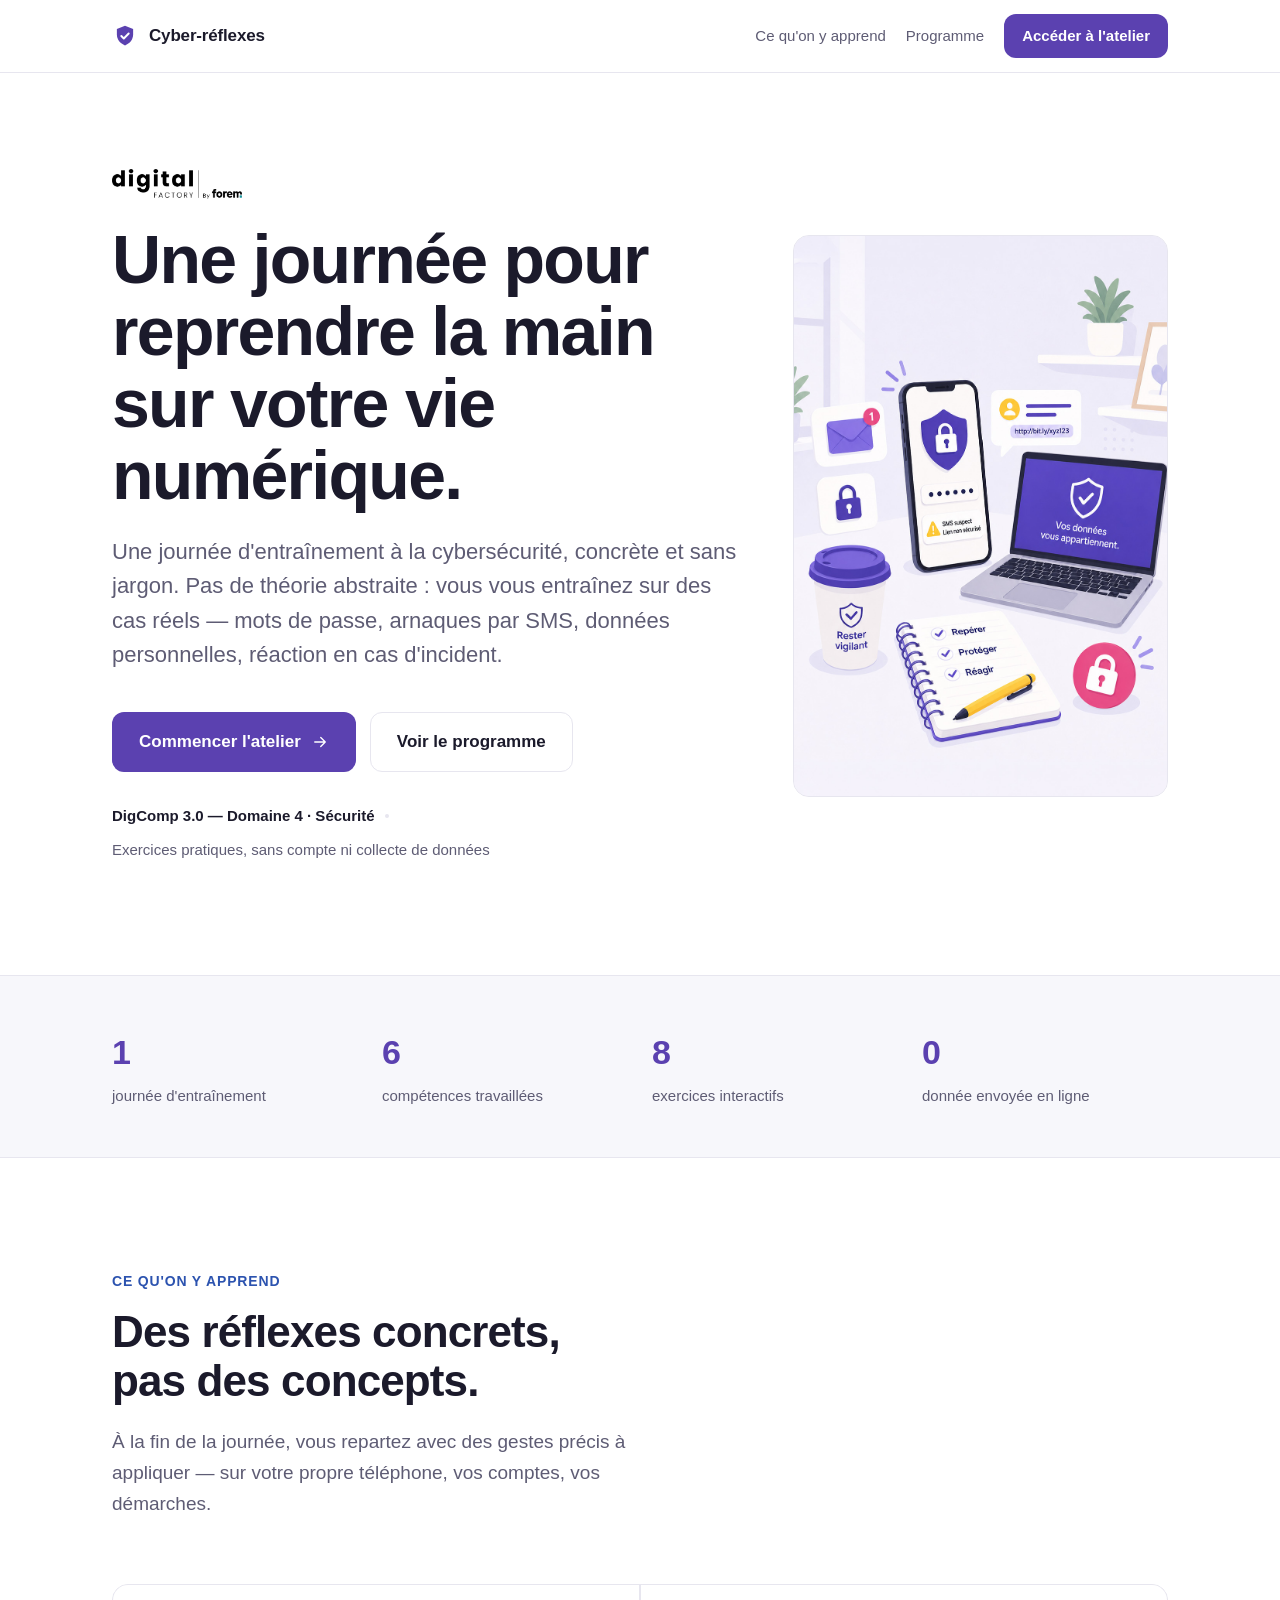
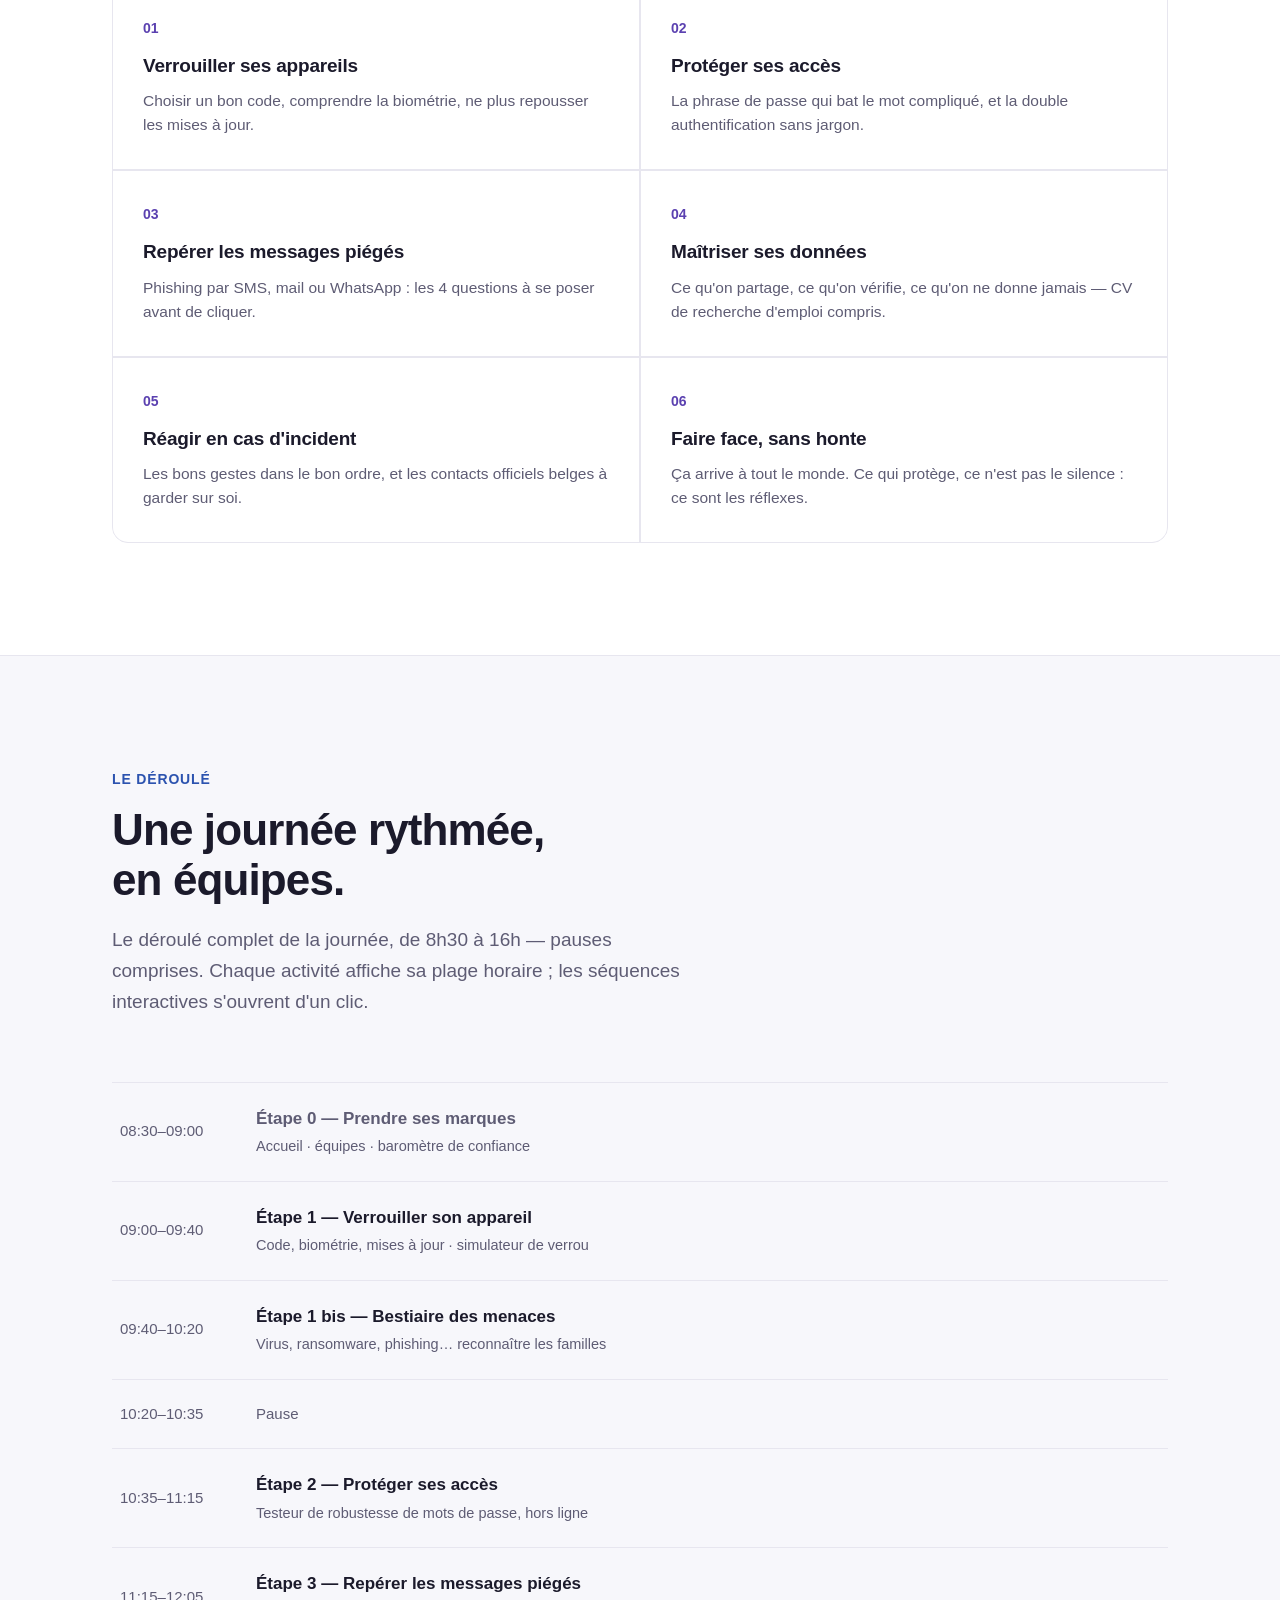
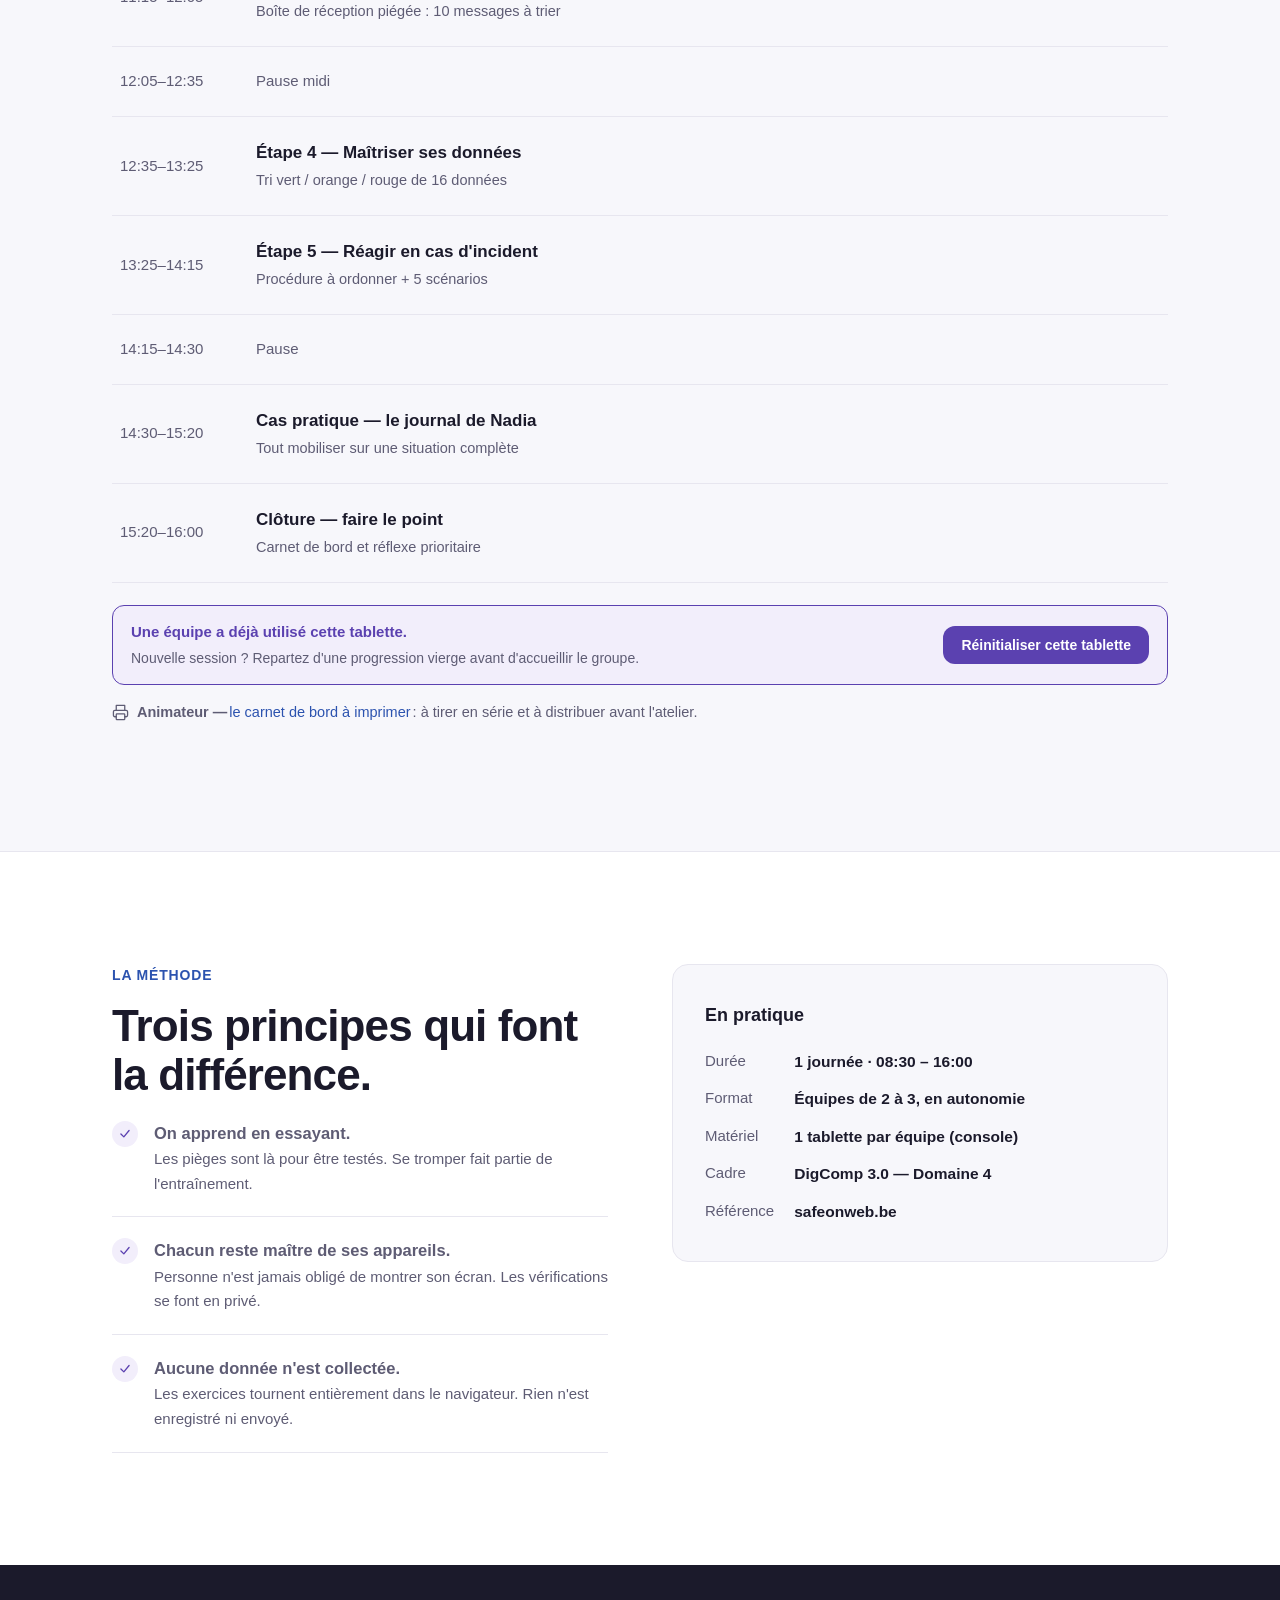
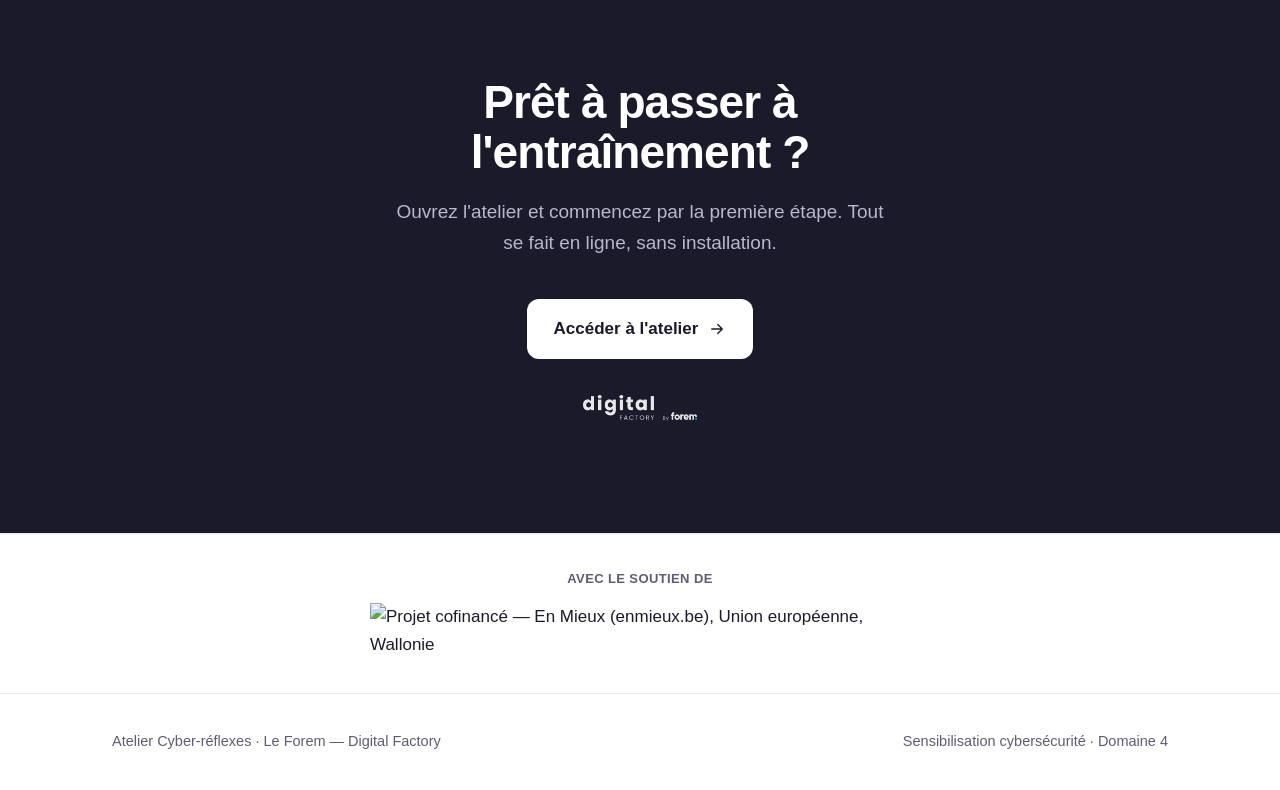
==== commit 82e2fedb: "Intégrer les illustrations des menaces et les logos institutionnels - Bestiaire du carnet PDF : les " ====
--- a/index.html
+++ b/index.html
@@ -175,6 +175,10 @@
 /* Footer */
 footer.site{border-top:1px solid var(--line); color:var(--muted); font-size:14.5px}
 footer.site .wrap{display:flex; justify-content:space-between; gap:16px; flex-wrap:wrap; padding:36px 32px}
+.subsides{background:#fff; border-top:1px solid var(--line)}
+.subsides .wrap{display:flex; flex-direction:column; align-items:center; gap:14px; padding:34px 32px}
+.subsides .mention{font-size:13px; color:var(--muted); letter-spacing:.03em; text-transform:uppercase; font-weight:600}
+.subsides img{width:100%; max-width:540px; height:auto}
 
 @media (max-width:680px){
   .wrap{padding:0 22px}
@@ -368,6 +372,13 @@
     <img class="df-logo-blanc" src="assets/logo-digital-factory-blanc.png" alt="Digital Factory — Le Forem" onerror="this.remove()">
   </div>
 </section>
+
+<div class="subsides">
+  <div class="wrap">
+    <span class="mention">Avec le soutien de</span>
+    <img src="assets/logoPSUB.jpg" alt="Projet cofinancé — En Mieux (enmieux.be), Union européenne, Wallonie" loading="lazy">
+  </div>
+</div>
 
 <footer class="site">
   <div class="wrap">
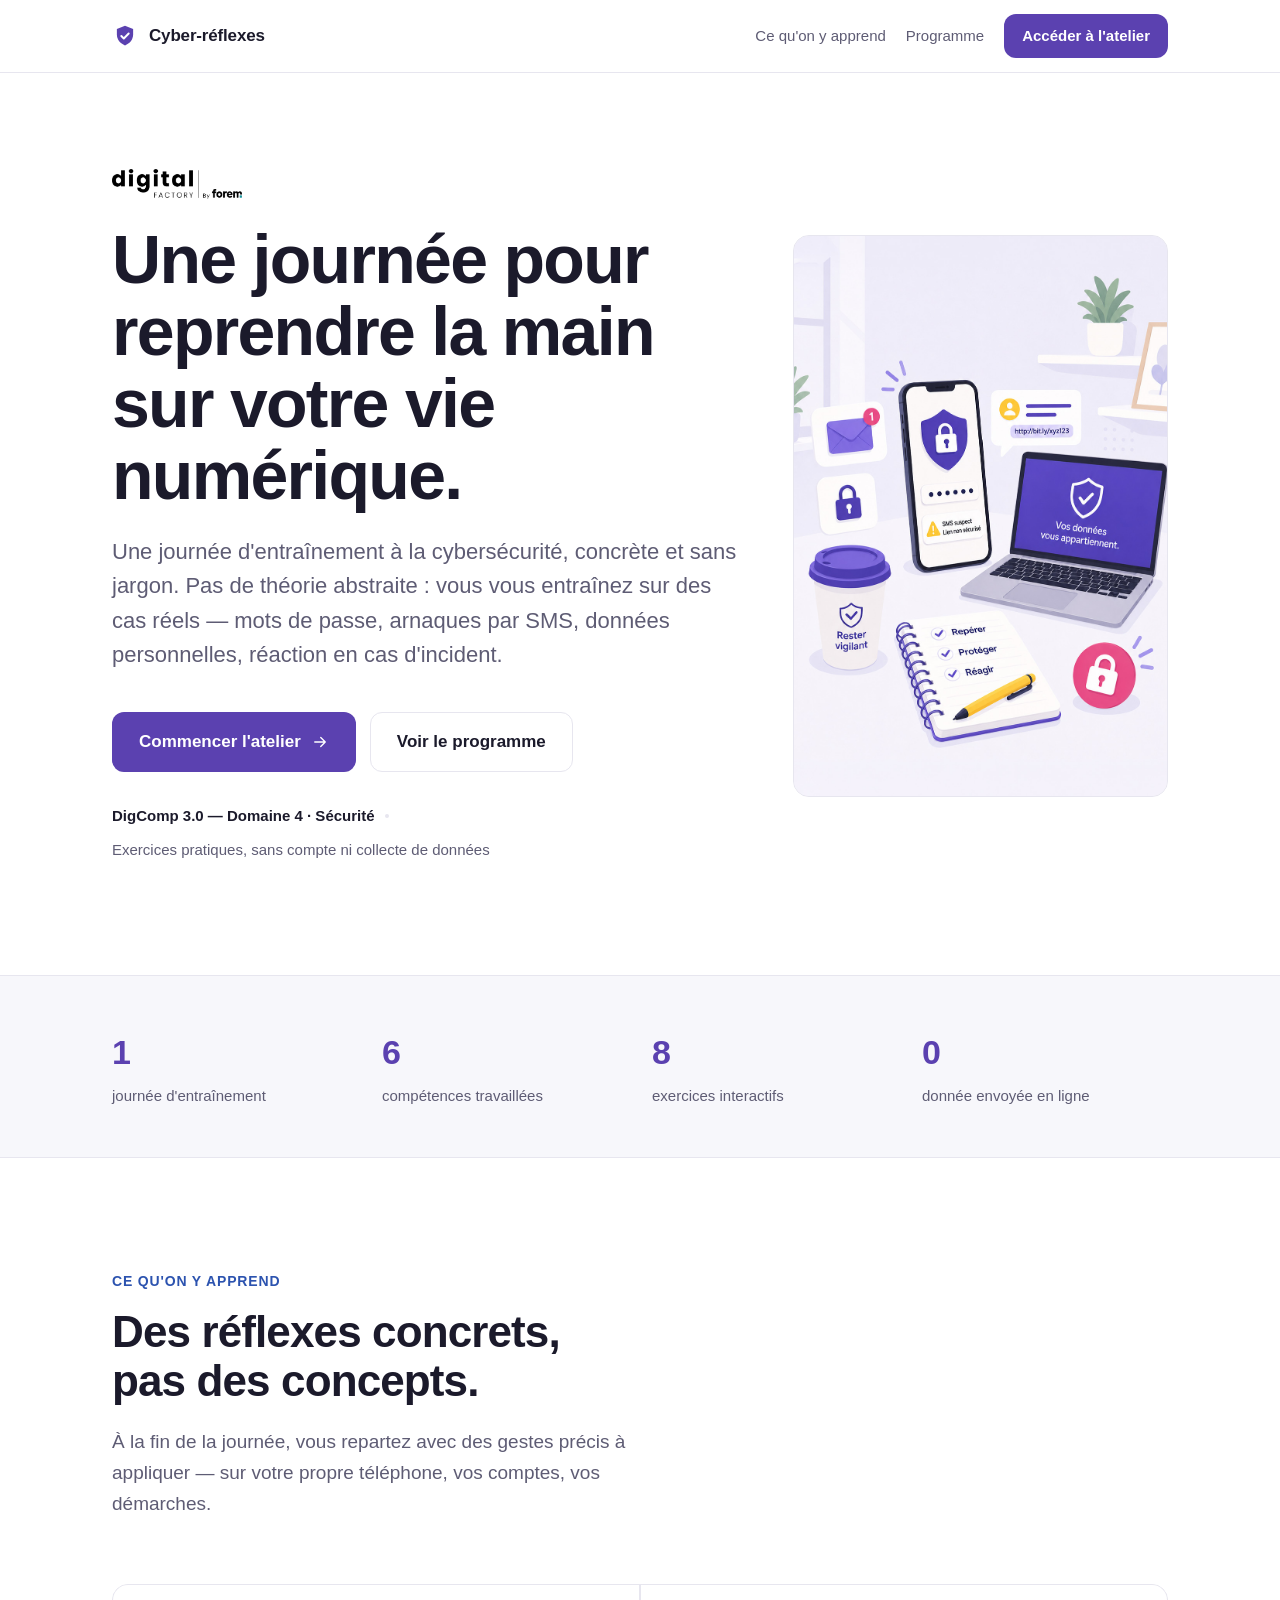
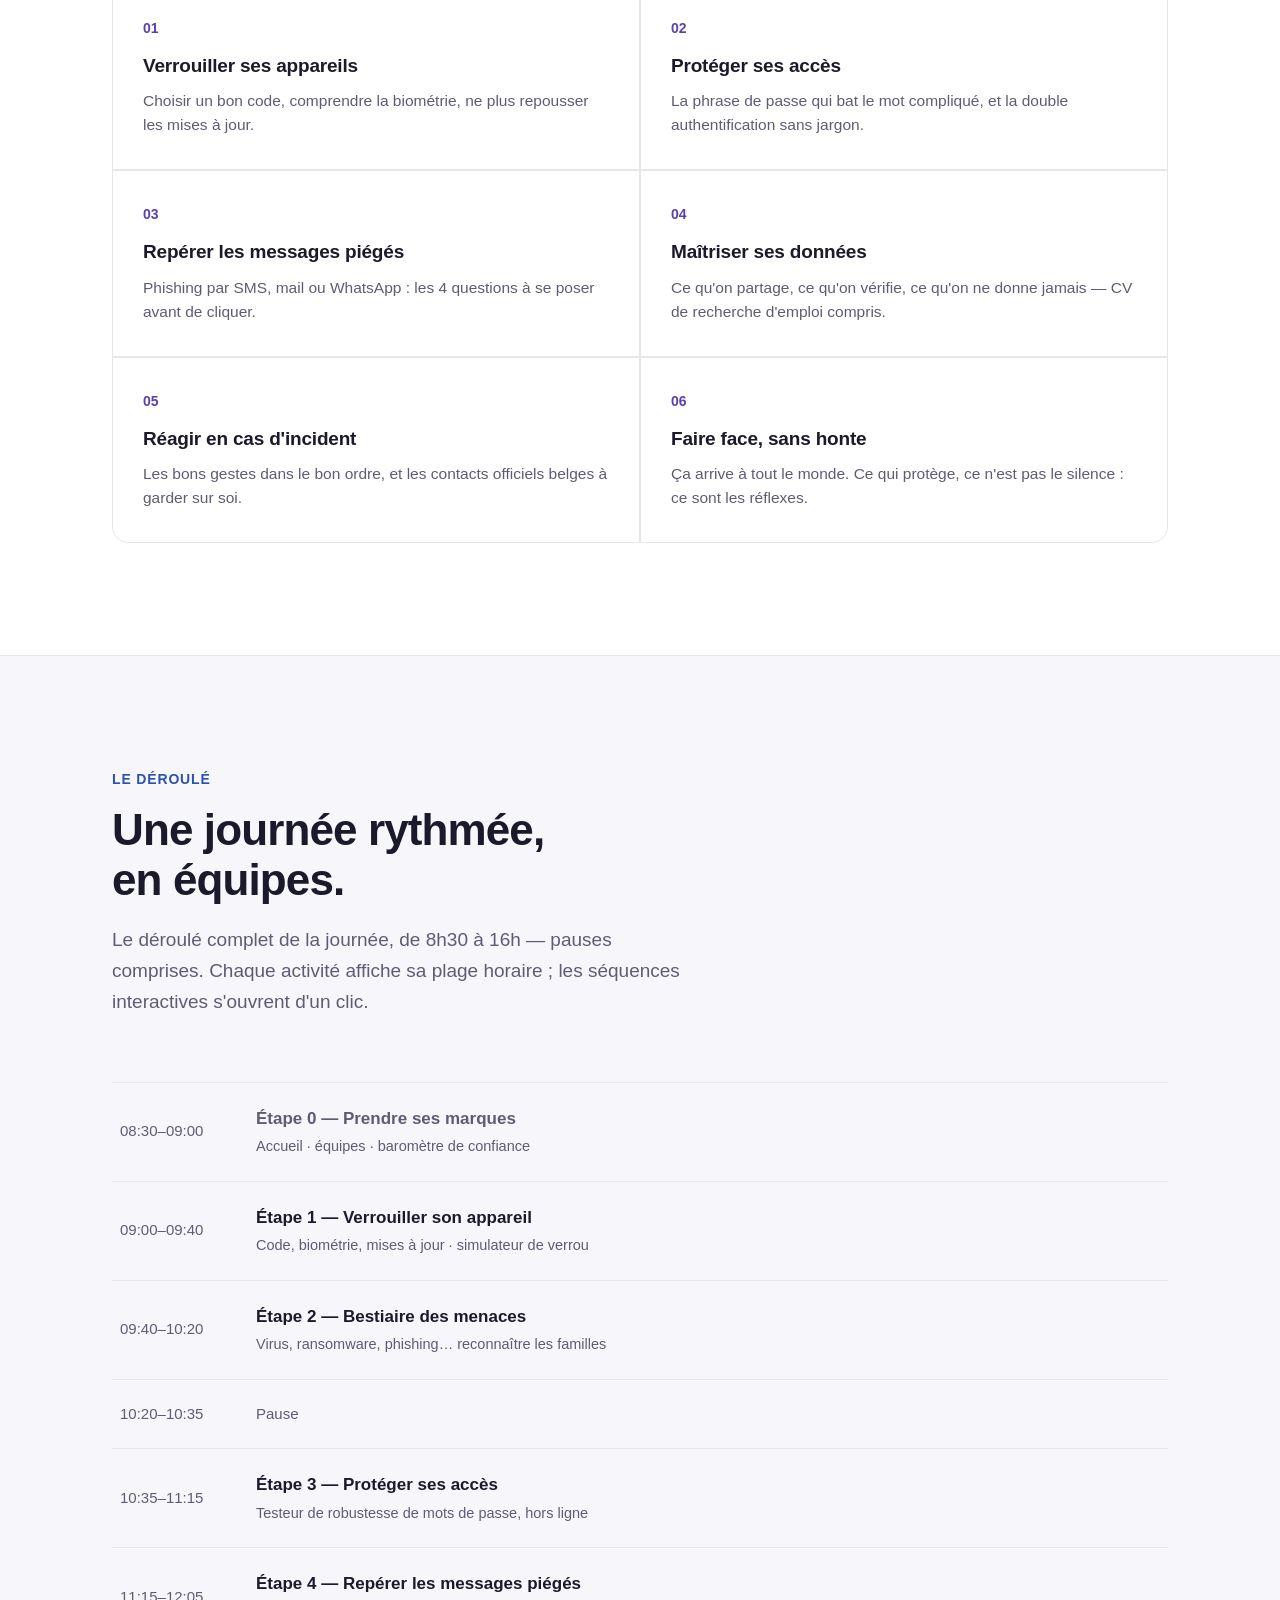
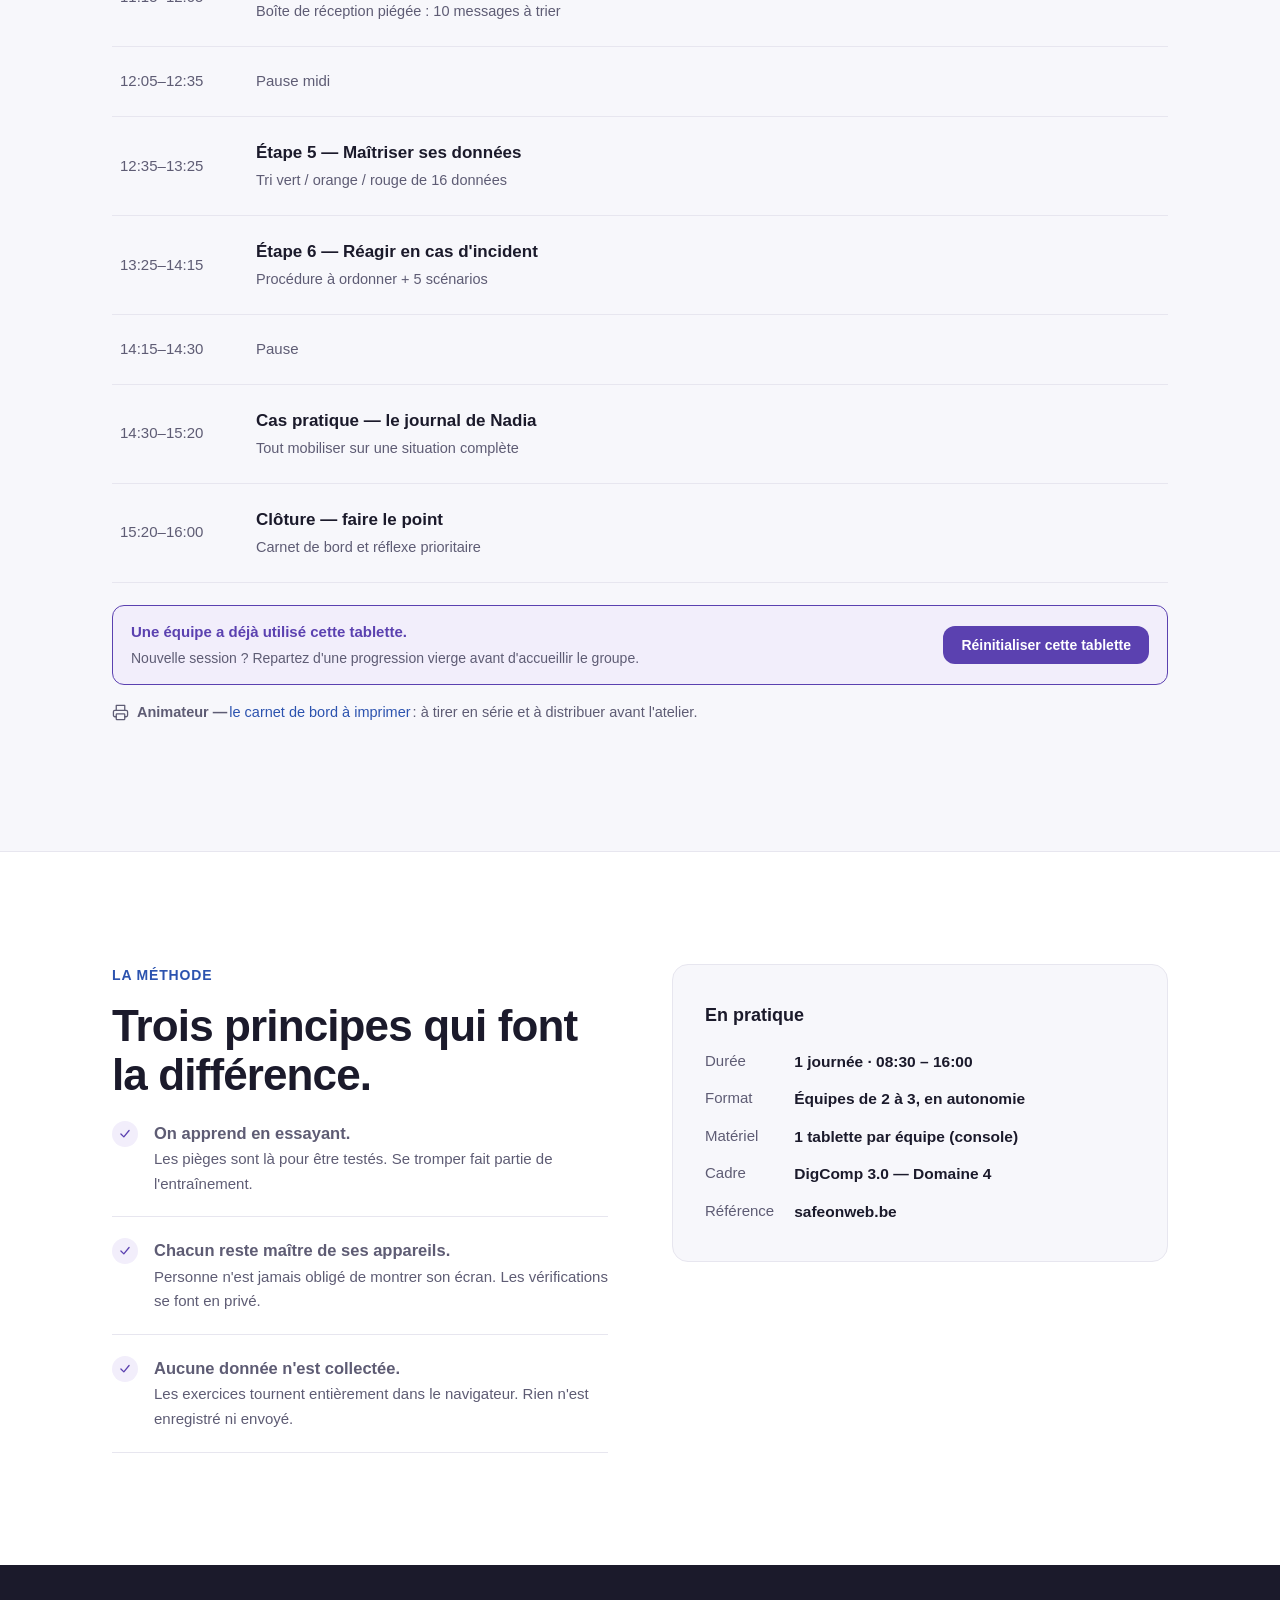
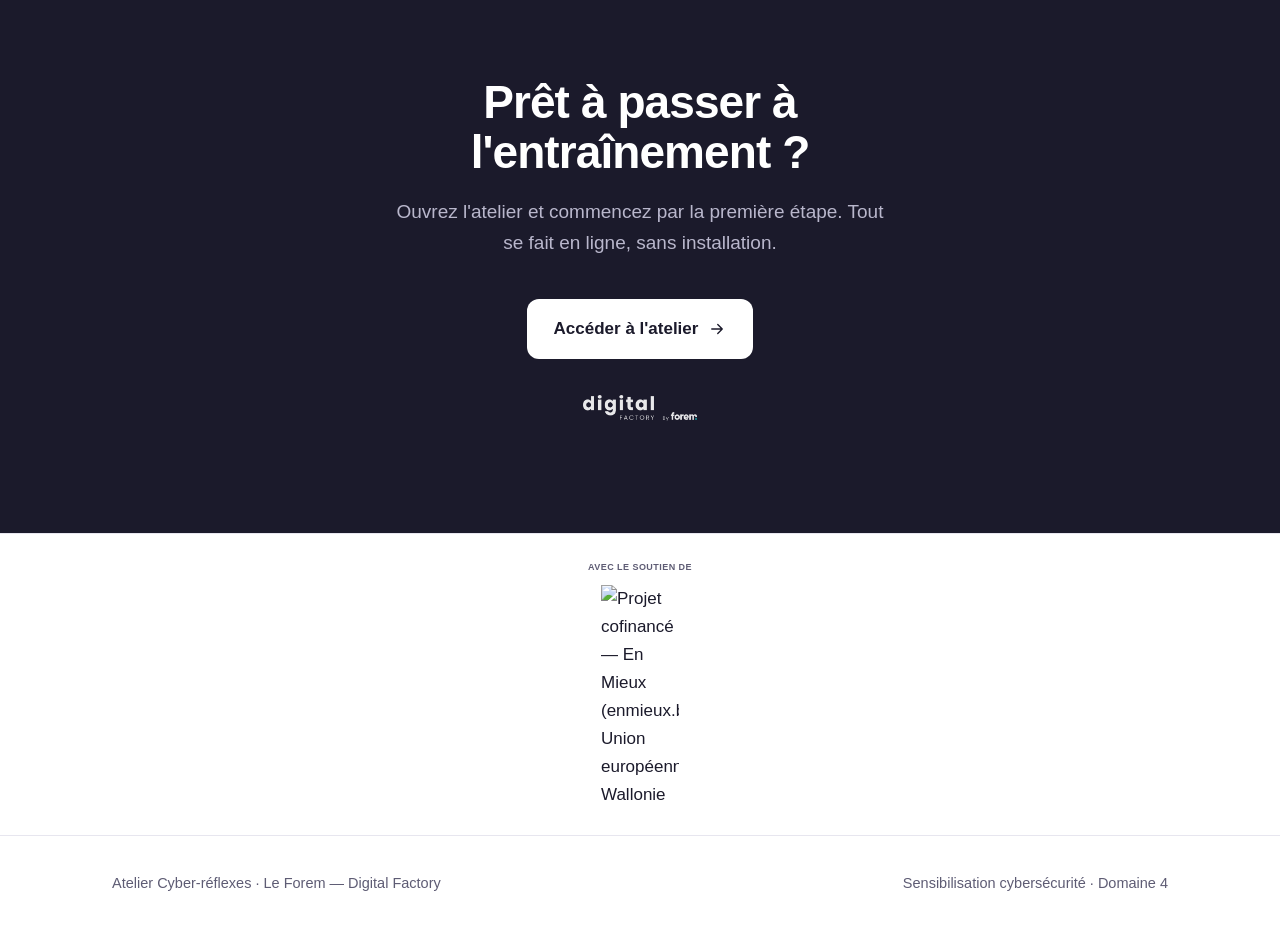
==== commit 7cd9c9c5: "Passer à 6 étapes numérotées + bouton « J'ai terminé » partout - Le bestiaire devient Étape 2 ; accè" ====
--- a/index.html
+++ b/index.html
@@ -176,9 +176,9 @@
 footer.site{border-top:1px solid var(--line); color:var(--muted); font-size:14.5px}
 footer.site .wrap{display:flex; justify-content:space-between; gap:16px; flex-wrap:wrap; padding:36px 32px}
 .subsides{background:#fff; border-top:1px solid var(--line)}
-.subsides .wrap{display:flex; flex-direction:column; align-items:center; gap:14px; padding:34px 32px}
-.subsides .mention{font-size:13px; color:var(--muted); letter-spacing:.03em; text-transform:uppercase; font-weight:600}
-.subsides img{width:100%; max-width:540px; height:auto}
+.subsides .wrap{display:flex; flex-direction:column; align-items:center; gap:10px; padding:26px 32px}
+.subsides .mention{font-size:9px; color:var(--muted); letter-spacing:.05em; text-transform:uppercase; font-weight:600}
+.subsides img{width:100%; max-width:78px; height:auto}
 
 @media (max-width:680px){
   .wrap{padding:0 22px}
@@ -306,13 +306,13 @@
     <div class="prog">
       <div class="row"><span class="h">08:30–09:00</span><span class="t">Étape 0 — Prendre ses marques<small>Accueil · équipes · baromètre de confiance</small></span><span class="go"></span></div>
       <a href="etape1.html" data-cle="etape1"><span class="h">09:00–09:40</span><span class="t">Étape 1 — Verrouiller son appareil<small>Code, biométrie, mises à jour · simulateur de verrou</small></span><span class="go">Ouvrir →</span></a>
-      <a href="bestiaire.html" data-cle="bestiaire"><span class="h">09:40–10:20</span><span class="t">Étape 1 bis — Bestiaire des menaces<small>Virus, ransomware, phishing… reconnaître les familles</small></span><span class="go">Ouvrir →</span></a>
+      <a href="bestiaire.html" data-cle="bestiaire"><span class="h">09:40–10:20</span><span class="t">Étape 2 — Bestiaire des menaces<small>Virus, ransomware, phishing… reconnaître les familles</small></span><span class="go">Ouvrir →</span></a>
       <div class="row pause"><span class="h">10:20–10:35</span><span class="t">Pause</span><span class="go"></span></div>
-      <a href="etape2.html" data-cle="etape2"><span class="h">10:35–11:15</span><span class="t">Étape 2 — Protéger ses accès<small>Testeur de robustesse de mots de passe, hors ligne</small></span><span class="go">Ouvrir →</span></a>
-      <a href="etape3.html" data-cle="etape3"><span class="h">11:15–12:05</span><span class="t">Étape 3 — Repérer les messages piégés<small>Boîte de réception piégée : 10 messages à trier</small></span><span class="go">Ouvrir →</span></a>
+      <a href="etape2.html" data-cle="etape2"><span class="h">10:35–11:15</span><span class="t">Étape 3 — Protéger ses accès<small>Testeur de robustesse de mots de passe, hors ligne</small></span><span class="go">Ouvrir →</span></a>
+      <a href="etape3.html" data-cle="etape3"><span class="h">11:15–12:05</span><span class="t">Étape 4 — Repérer les messages piégés<small>Boîte de réception piégée : 10 messages à trier</small></span><span class="go">Ouvrir →</span></a>
       <div class="row pause"><span class="h">12:05–12:35</span><span class="t">Pause midi</span><span class="go"></span></div>
-      <a href="etape4.html" data-cle="etape4"><span class="h">12:35–13:25</span><span class="t">Étape 4 — Maîtriser ses données<small>Tri vert / orange / rouge de 16 données</small></span><span class="go">Ouvrir →</span></a>
-      <a href="etape5.html" data-cle="etape5"><span class="h">13:25–14:15</span><span class="t">Étape 5 — Réagir en cas d'incident<small>Procédure à ordonner + 5 scénarios</small></span><span class="go">Ouvrir →</span></a>
+      <a href="etape4.html" data-cle="etape4"><span class="h">12:35–13:25</span><span class="t">Étape 5 — Maîtriser ses données<small>Tri vert / orange / rouge de 16 données</small></span><span class="go">Ouvrir →</span></a>
+      <a href="etape5.html" data-cle="etape5"><span class="h">13:25–14:15</span><span class="t">Étape 6 — Réagir en cas d'incident<small>Procédure à ordonner + 5 scénarios</small></span><span class="go">Ouvrir →</span></a>
       <div class="row pause"><span class="h">14:15–14:30</span><span class="t">Pause</span><span class="go"></span></div>
       <a href="nadia.html" data-cle="nadia"><span class="h">14:30–15:20</span><span class="t">Cas pratique — le journal de Nadia<small>Tout mobiliser sur une situation complète</small></span><span class="go">Ouvrir →</span></a>
       <a href="cloture.html" data-cle="cloture"><span class="h">15:20–16:00</span><span class="t">Clôture — faire le point<small>Carnet de bord et réflexe prioritaire</small></span><span class="go">Ouvrir →</span></a>
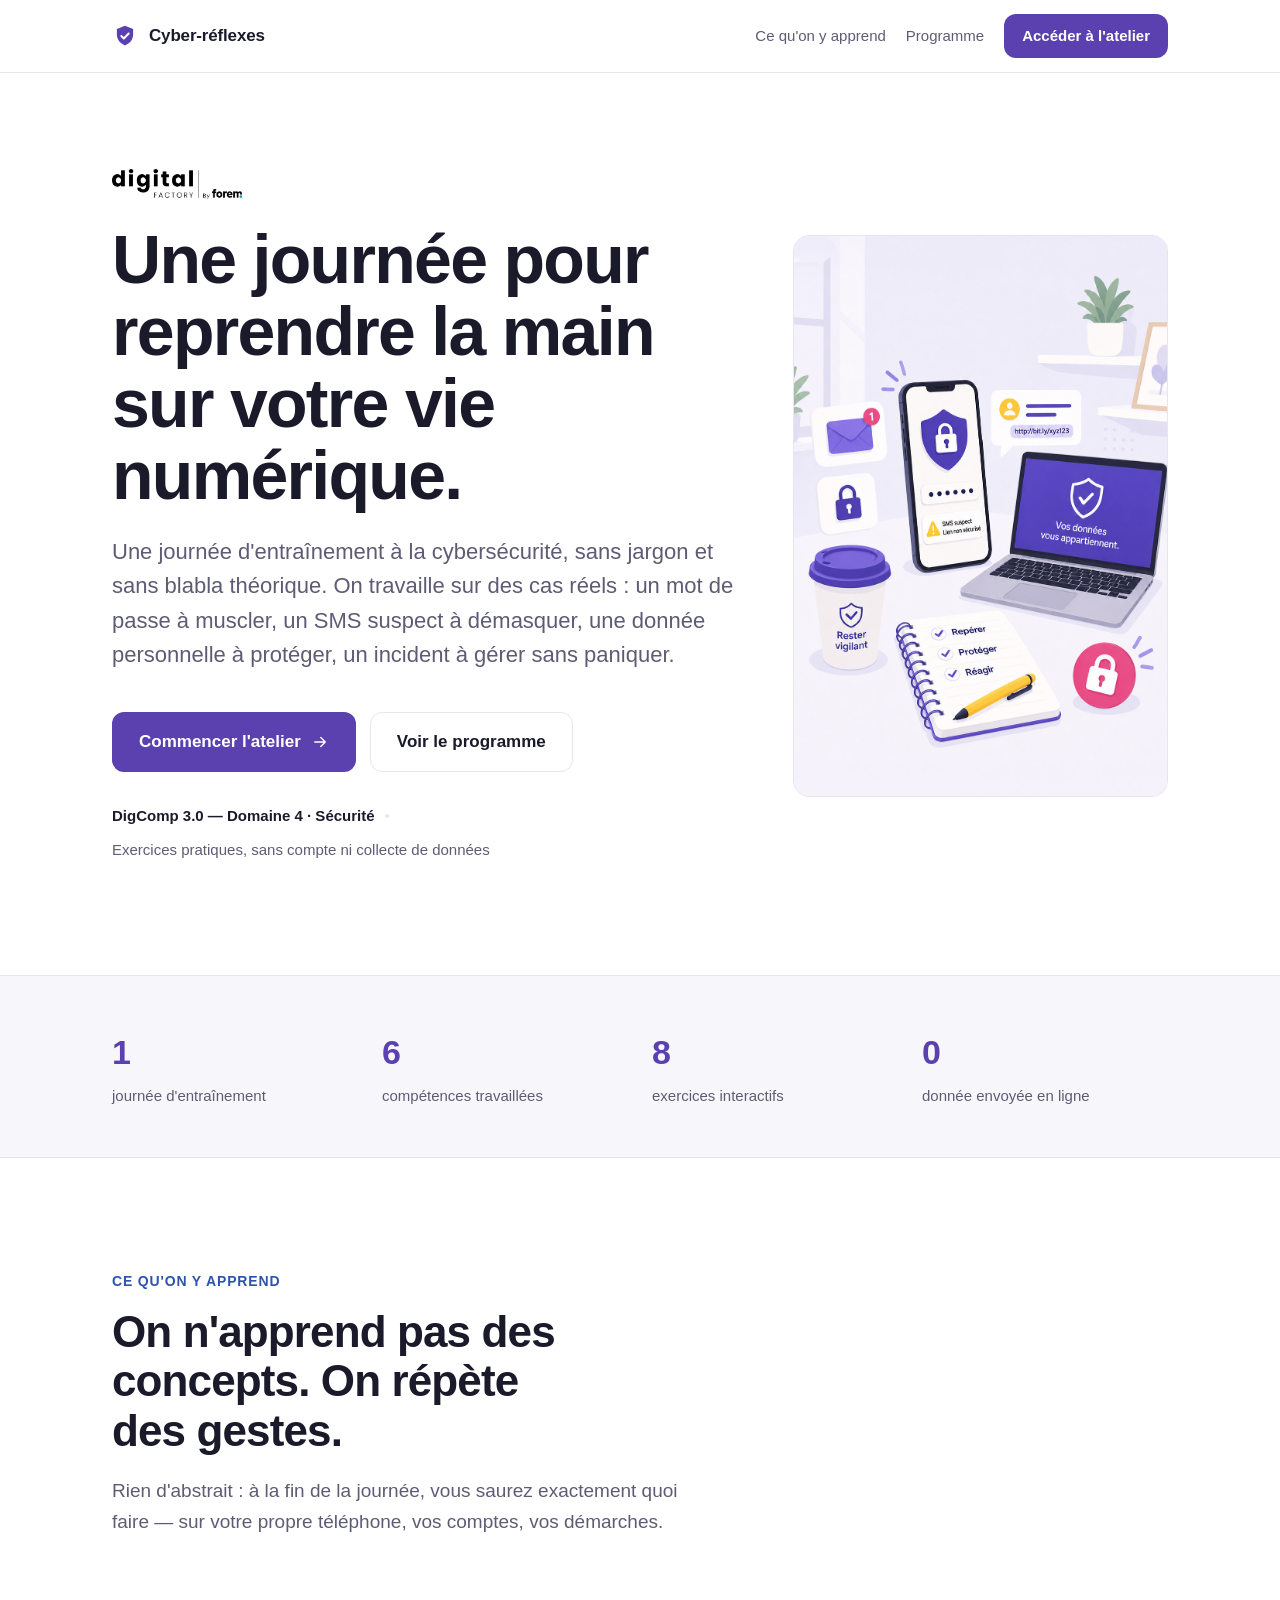
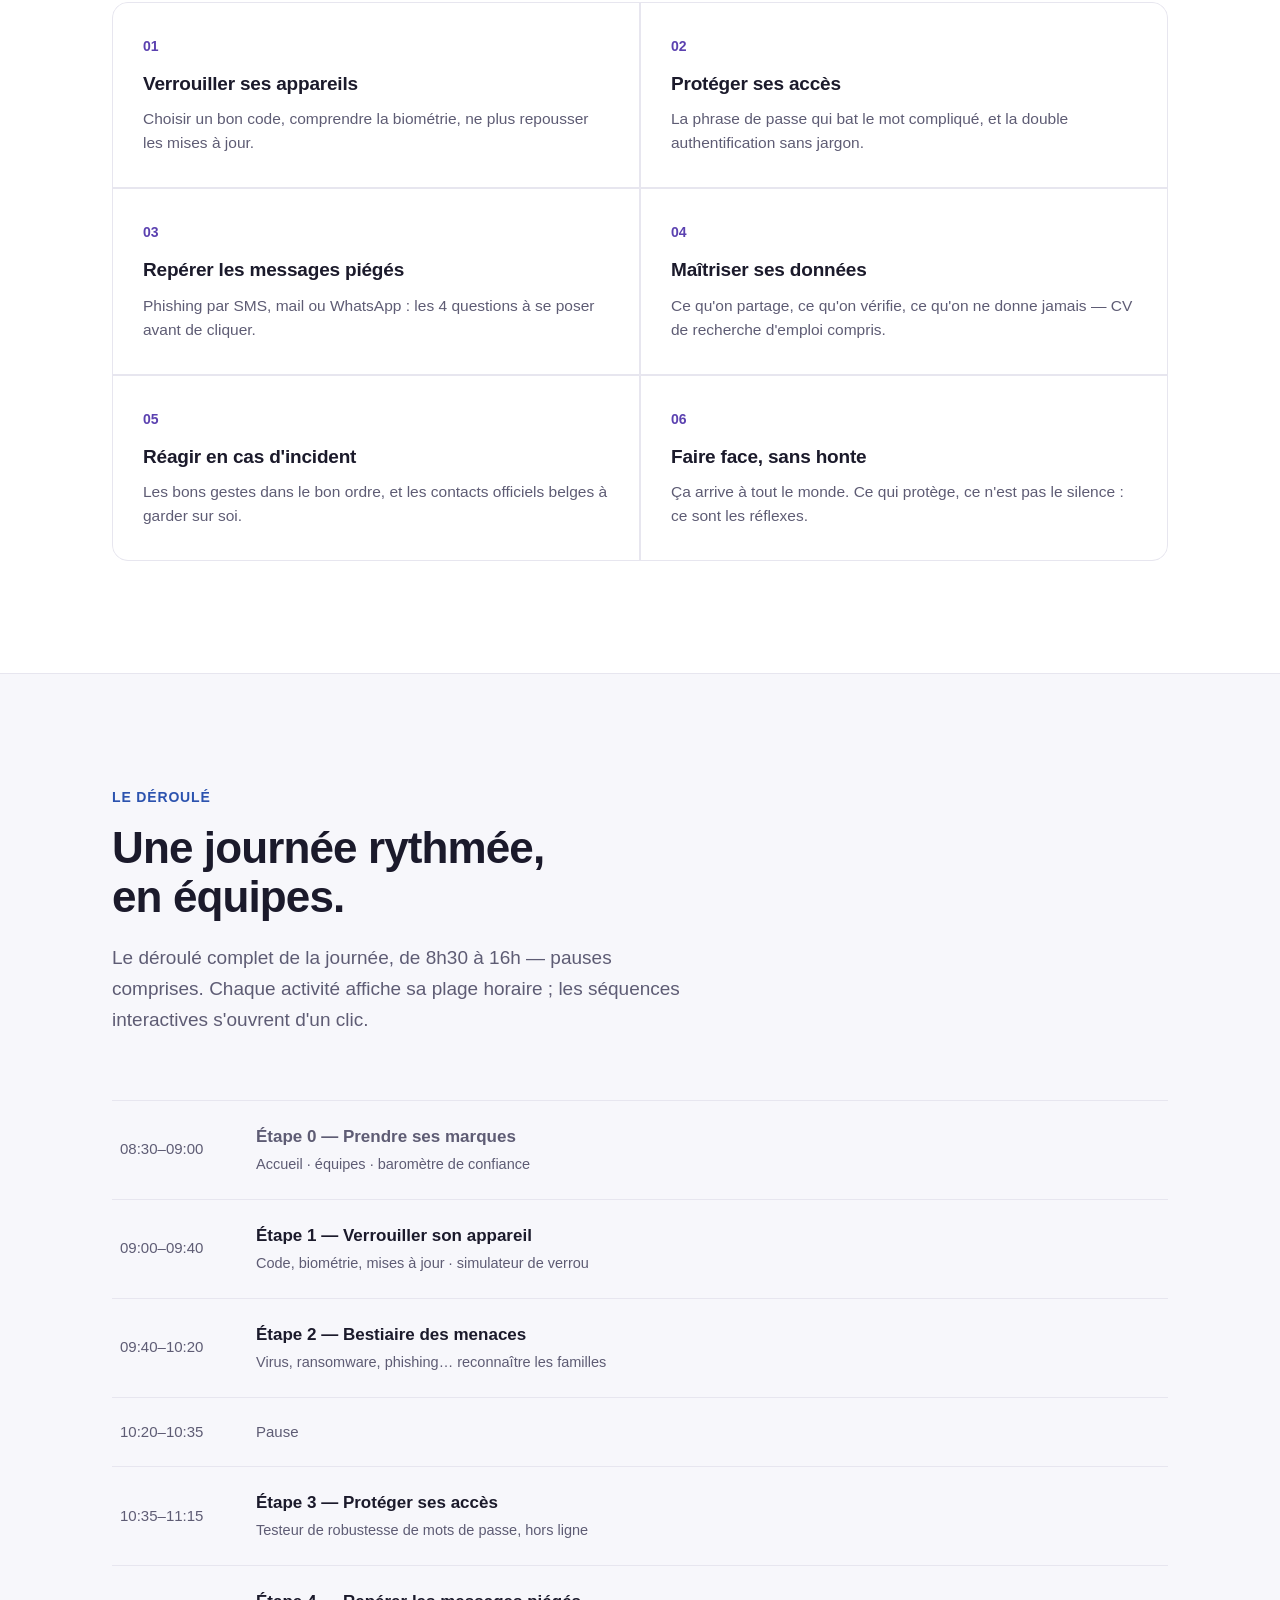
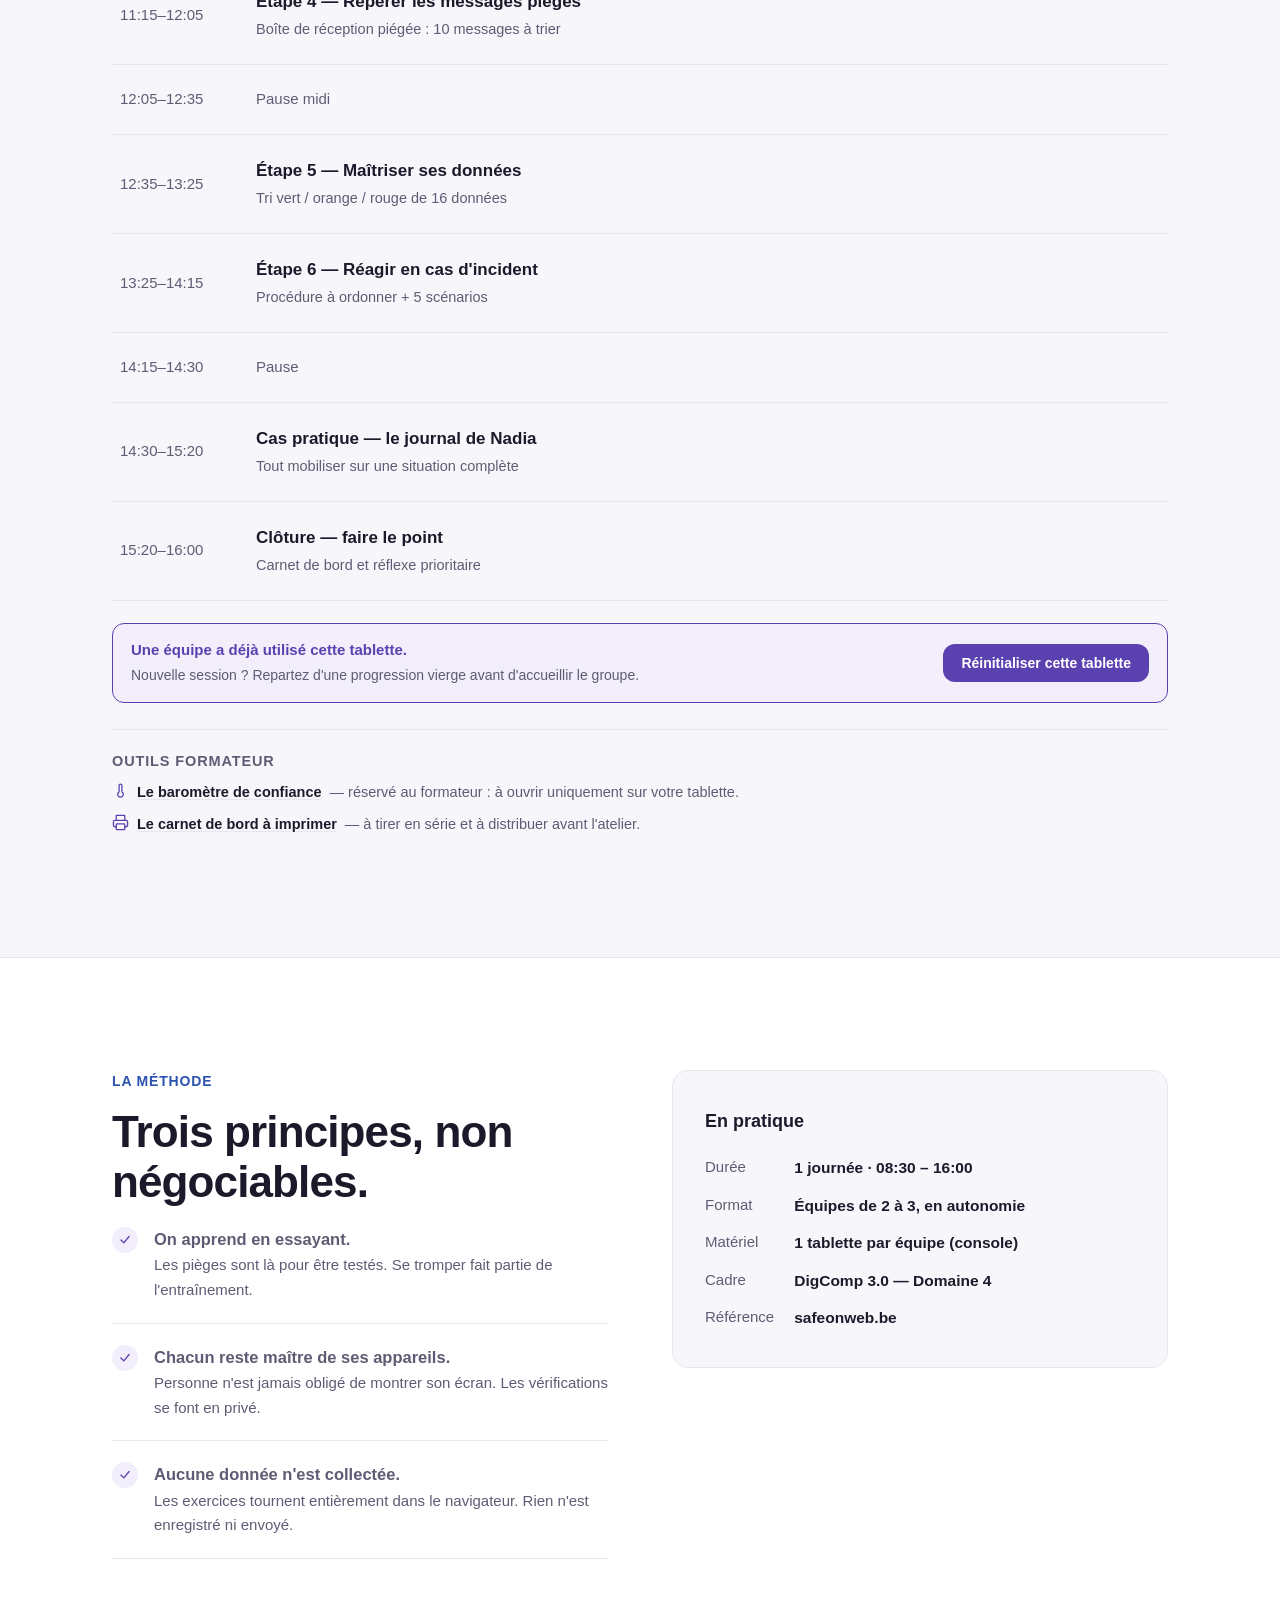
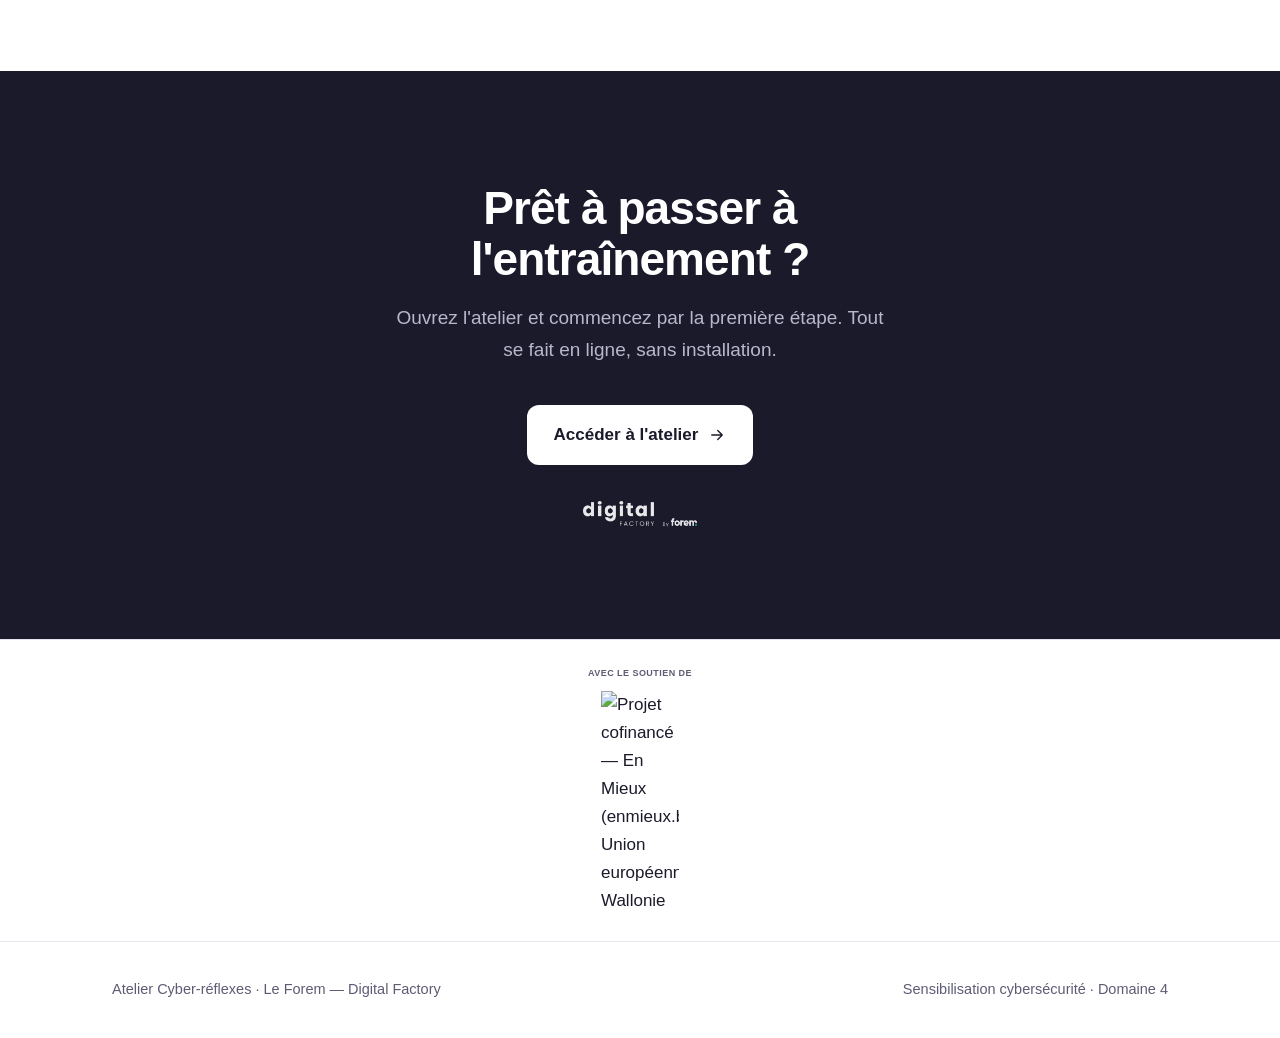
==== commit 6314b090: "Ajouter un favicon (bouclier-check de la marque) sur toutes les pages Le site n'avait pas d'icône d'" ====
--- a/index.html
+++ b/index.html
@@ -3,6 +3,7 @@
 <head>
 <meta charset="UTF-8">
 <meta name="viewport" content="width=device-width, initial-scale=1.0">
+<link rel="icon" type="image/svg+xml" href="favicon.svg">
 <title>Atelier Cyber-réflexes — Une journée pour protéger sa vie numérique</title>
 <meta name="description" content="Atelier Cyber-réflexes — une journée d'entraînement à la cybersécurité : mots de passe, phishing, données personnelles, réflexes en cas d'incident.">
 <style>
@@ -24,7 +25,7 @@
   --r-full:999px;
 }
 *{box-sizing:border-box; -webkit-tap-highlight-color:transparent}
-html{scroll-behavior:smooth}
+html{scroll-behavior:smooth; touch-action:manipulation}
 body{
   margin:0; background:var(--paper); color:var(--ink);
   font:17px/1.65 -apple-system,BlinkMacSystemFont,"Segoe UI",Roboto,"Helvetica Neue",Arial,sans-serif;
@@ -140,6 +141,11 @@
   padding:11px 18px; border-radius:var(--r-md); cursor:pointer}
 .prog-reset button:hover{opacity:.9}
 @media (max-width:680px){ .prog-reset{flex-direction:column; align-items:flex-start; gap:12px} }
+.outils-anim{margin-top:26px; padding-top:20px; border-top:1px solid var(--line)}
+.outils-anim p{margin:0 0 8px; font-size:14.5px; color:var(--muted); display:flex; align-items:flex-start; gap:8px}
+.outils-anim p svg{flex:none; margin-top:1px; color:var(--mauve)}
+.outils-anim a{color:var(--ink); font-weight:700; text-decoration:underline; text-decoration-color:var(--line); text-underline-offset:2px}
+.outils-anim a:hover{text-decoration-color:var(--mauve)}
 .prog .row{color:var(--muted)}
 .prog .row.pause .t{font-weight:500; font-size:15px; color:var(--muted)}
 .prog .row .go{display:none}
@@ -213,9 +219,9 @@
       onerror="this.style.display='none';document.getElementById('eyebrowTxt').style.display='inline-block'">
     <span class="eyebrow" id="eyebrowTxt" style="display:none">Le Forem · Digital Factory</span>
     <h1>Une journée pour reprendre la main sur votre vie numérique.</h1>
-    <p class="lead">Une journée d'entraînement à la cybersécurité, concrète et sans jargon.
-      Pas de théorie abstraite : vous vous entraînez sur des cas réels — mots de passe, arnaques par SMS,
-      données personnelles, réaction en cas d'incident.</p>
+    <p class="lead">Une journée d'entraînement à la cybersécurité, sans jargon et sans blabla théorique.
+      On travaille sur des cas réels : un mot de passe à muscler, un SMS suspect à démasquer,
+      une donnée personnelle à protéger, un incident à gérer sans paniquer.</p>
     <div class="hero-actions">
       <a class="btn btn-primary" href="etape1.html">
         Commencer l'atelier
@@ -257,9 +263,9 @@
 <section class="bloc" id="acquis">
   <div class="wrap">
     <p class="kicker">Ce qu'on y apprend</p>
-    <h2>Des réflexes concrets, pas des concepts.</h2>
-    <p class="intro">À la fin de la journée, vous repartez avec des gestes précis
-      à appliquer — sur votre propre téléphone, vos comptes, vos démarches.</p>
+    <h2>On n'apprend pas des concepts. On répète des gestes.</h2>
+    <p class="intro">Rien d'abstrait : à la fin de la journée, vous saurez exactement quoi faire —
+      sur votre propre téléphone, vos comptes, vos démarches.</p>
 
     <div class="acquis">
       <div class="item">
@@ -324,7 +330,11 @@
       </div>
       <button type="button" id="resetProg">Réinitialiser cette tablette</button>
     </div>
-    <p class="carnet-lien" style="margin-top:16px;font-size:14.5px;color:var(--muted);display:flex;align-items:center;gap:2px;flex-wrap:wrap"><svg width="17" height="17" viewBox="0 0 24 24" fill="none" stroke="currentColor" stroke-width="1.8" stroke-linecap="round" stroke-linejoin="round" aria-hidden="true" style="vertical-align:-3px;margin-right:6px"><path d="M6 9V2h12v7"/><path d="M6 18H4a2 2 0 0 1-2-2v-5a2 2 0 0 1 2-2h16a2 2 0 0 1 2 2v5a2 2 0 0 1-2 2h-2"/><rect x="6" y="14" width="12" height="8" rx="1"/></svg><b>Animateur —</b> <a href="carnet.html">le carnet de bord à imprimer</a> : à tirer en série et à distribuer avant l'atelier.</p>
+    <div class="outils-anim">
+      <p class="kicker" style="margin:0 0 8px">Outils formateur</p>
+      <p><svg width="17" height="17" viewBox="0 0 24 24" fill="none" stroke="currentColor" stroke-width="1.8" stroke-linecap="round" stroke-linejoin="round" aria-hidden="true"><path d="M14 14V5a2 2 0 0 0-4 0v9a4 4 0 1 0 4 0Z"/></svg><a href="barometre.html">Le baromètre de confiance</a> — réservé au formateur : à ouvrir uniquement sur votre tablette.</p>
+      <p><svg width="17" height="17" viewBox="0 0 24 24" fill="none" stroke="currentColor" stroke-width="1.8" stroke-linecap="round" stroke-linejoin="round" aria-hidden="true"><path d="M6 9V2h12v7"/><path d="M6 18H4a2 2 0 0 1-2-2v-5a2 2 0 0 1 2-2h16a2 2 0 0 1 2 2v5a2 2 0 0 1-2 2h-2"/><rect x="6" y="14" width="12" height="8" rx="1"/></svg><a href="carnet.html">Le carnet de bord à imprimer</a> — à tirer en série et à distribuer avant l'atelier.</p>
+    </div>
   </div>
 </section>
 
@@ -332,7 +342,7 @@
   <div class="wrap split">
     <div>
       <p class="kicker">La méthode</p>
-      <h2>Trois principes qui font la différence.</h2>
+      <h2>Trois principes, non négociables.</h2>
       <ul class="piliers">
         <li>
           <span class="chk"><svg width="14" height="14" viewBox="0 0 24 24" fill="none" aria-hidden="true"><path d="m5 12 5 5 9-11" stroke="currentColor" stroke-width="2.2" stroke-linecap="round" stroke-linejoin="round"/></svg></span>
